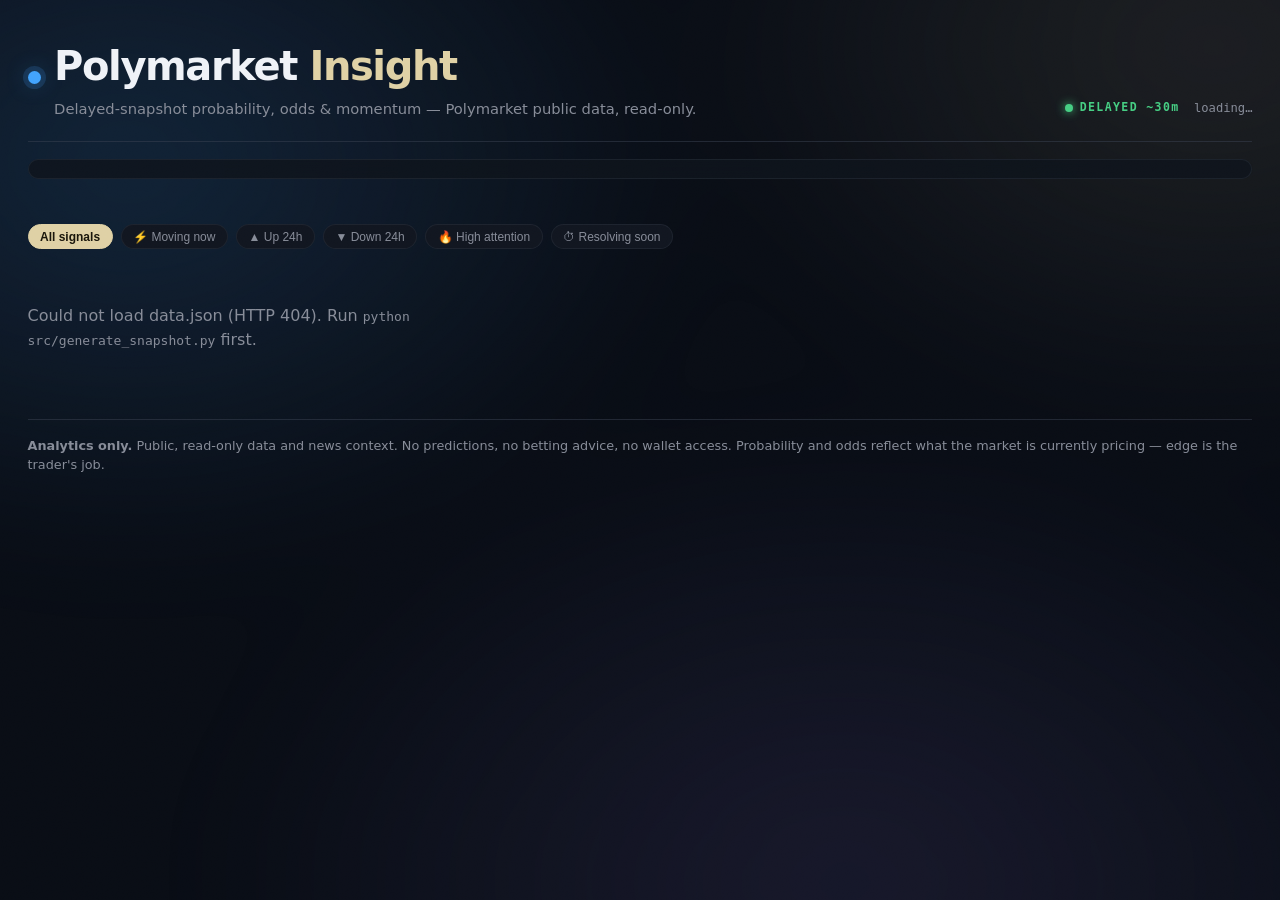
==== web/index.html @ f8a4074a "fix: remove misleading LIVE label and overstated framing Honesty pass after independent review: - re" ====
<!DOCTYPE html>
<html lang="en">
<head>
<meta charset="UTF-8" />
<meta name="viewport" content="width=device-width, initial-scale=1" />
<title>Polymarket Insight — probability &amp; signal terminal</title>
<meta name="description" content="Read-only analytics terminal for Polymarket: live probability, odds, momentum and the news driving every market — politics, crypto, sports, finance and more." />
<link rel="stylesheet" href="styles.css" />
</head>
<body>
<div class="aurora" aria-hidden="true"></div>

<header class="masthead">
  <div class="brand">
    <span class="dot" aria-hidden="true"></span>
    <div>
      <h1>Polymarket <em>Insight</em></h1>
      <p class="tagline">Delayed-snapshot probability, odds &amp; momentum — Polymarket public data, read-only.</p>
    </div>
  </div>
  <div class="status">
    <span class="live" title="Data is a snapshot refreshed about every 30 minutes — not real-time"><i></i> DELAYED ~30m</span>
    <span id="generated" class="meta">loading…</span>
  </div>
</header>

<div id="refresh-status" role="status" aria-live="polite" class="sr-only"></div>

<div class="ticker" id="ticker" aria-hidden="true"><div class="ticker-track" id="tickerTrack"></div></div>

<section class="kpis" id="kpis" aria-label="Market overview"></section>

<nav class="filters" id="categories" aria-label="Category filters"></nav>
<nav class="filters subtle" id="signals" aria-label="Signal filters">
  <button class="chip is-active" data-flag="all">All signals</button>
  <button class="chip" data-flag="moving-now">⚡ Moving now</button>
  <button class="chip" data-flag="big-move-24h">▲ Up 24h</button>
  <button class="chip" data-flag="big-drop-24h">▼ Down 24h</button>
  <button class="chip" data-flag="high-attention">🔥 High attention</button>
  <button class="chip" data-flag="resolves-soon">⏱ Resolving soon</button>
</nav>

<main id="board" class="board"></main>

<footer class="footnote">
  <p><strong>Analytics only.</strong> Public, read-only data and news context.
  No predictions, no betting advice, no wallet access. Probability and odds
  reflect what the market is currently pricing — edge is the trader's job.</p>
</footer>

<script src="app.js"></script>
</body>
</html>
---- web/styles.css ----
:root {
  --bg: oklch(16% 0.018 264);
  --s1: oklch(20% 0.022 264);
  --s2: oklch(24% 0.026 263);
  --glass: oklch(19% 0.02 264 / 0.86);
  --line: oklch(38% 0.03 264 / 0.5);
  --line-soft: oklch(34% 0.025 264 / 0.4);
  --text: oklch(96% 0.008 264);
  --muted: oklch(64% 0.018 264);
  --champagne: oklch(86% 0.06 92);
  --sapphire: oklch(70% 0.16 250);
  --up: oklch(76% 0.16 155);
  --down: oklch(66% 0.18 25);
  --warn: oklch(84% 0.13 85);
  --hot: oklch(70% 0.2 30);
  --glow: oklch(70% 0.18 250 / 0.35);
  --space: clamp(1rem, 0.6rem + 1.4vw, 2rem);
  --radius: 18px;
  --ease: cubic-bezier(0.16, 1, 0.3, 1);
  --mono: "JetBrains Mono", "SFMono-Regular", ui-monospace, "Cascadia Mono", Consolas, monospace;
  font-synthesis: none;
}

* { box-sizing: border-box; margin: 0; }

.sr-only {
  position: absolute; width: 1px; height: 1px; padding: 0; overflow: hidden;
  clip: rect(0 0 0 0); white-space: nowrap; border: 0;
}

body {
  background: var(--bg);
  color: var(--text);
  font-family: "Inter", ui-sans-serif, "Segoe UI", system-ui, sans-serif;
  line-height: 1.5;
  padding: var(--space);
  max-width: 1280px;
  margin-inline: auto;
  -webkit-font-smoothing: antialiased;
  position: relative;
  min-height: 100vh;
}
/* film grain — CSS only, not in a11y tree */
body::before {
  content: ""; position: fixed; inset: 0; z-index: 9999; pointer-events: none;
  opacity: 0.035; mix-blend-mode: overlay;
  background-image: url("data:image/svg+xml;utf8,<svg xmlns='http://www.w3.org/2000/svg' width='120' height='120'><filter id='n'><feTurbulence type='fractalNoise' baseFrequency='0.8' numOctaves='2'/></filter><rect width='120' height='120' filter='url(%23n)'/></svg>");
}

/* aurora mesh — transform-animated layer (compositor only) */
.aurora {
  position: fixed; inset: -30%; z-index: -1; pointer-events: none;
  background:
    radial-gradient(40% 40% at 25% 30%, oklch(70% 0.16 250 / 0.16) 0%, transparent 70%),
    radial-gradient(38% 38% at 78% 22%, oklch(86% 0.06 92 / 0.10) 0%, transparent 70%),
    radial-gradient(45% 45% at 60% 80%, oklch(60% 0.14 290 / 0.13) 0%, transparent 70%);
  filter: blur(60px);
  animation: drift 44s linear infinite;
}
@keyframes drift {
  0% { transform: translate3d(0, 0, 0) scale(1); }
  50% { transform: translate3d(3%, -2%, 0) scale(1.08); }
  100% { transform: translate3d(0, 0, 0) scale(1); }
}

/* ---------- Masthead ---------- */
.masthead {
  display: flex; flex-wrap: wrap; gap: 1rem;
  align-items: flex-end; justify-content: space-between;
  padding: 0.5rem 0 1.3rem; border-bottom: 1px solid var(--line);
}
.brand { display: flex; align-items: center; gap: 0.85rem; }
.dot {
  width: 13px; height: 13px; border-radius: 50%; background: var(--sapphire);
  box-shadow: 0 0 0 5px oklch(70% 0.16 250 / 0.16), 0 0 22px var(--glow);
}
.masthead h1 { font-size: clamp(1.5rem, 1rem + 2.4vw, 2.5rem); font-weight: 800; letter-spacing: -0.035em; }
.masthead h1 em { font-style: normal; color: var(--champagne); }
.tagline { color: var(--muted); font-size: 0.92rem; margin-top: 0.15rem; }
.status { display: flex; align-items: center; gap: 0.9rem; padding-bottom: 0.2rem; }
.live {
  display: inline-flex; align-items: center; gap: 0.4rem;
  font-size: 0.72rem; font-weight: 800; letter-spacing: 0.12em;
  color: var(--up); font-family: var(--mono);
}
.live i {
  width: 8px; height: 8px; border-radius: 50%; background: var(--up);
  box-shadow: 0 0 10px var(--up); animation: pulse 2s var(--ease) infinite;
}
@keyframes pulse {
  0%, 100% { transform: scale(1); opacity: 1; }
  50% { transform: scale(1.5); opacity: 0.4; }
}
.meta { font-size: 0.76rem; color: var(--muted); font-family: var(--mono); }
.meta.stale { color: var(--hot); }

/* ---------- Ticker ---------- */
.ticker {
  margin: 1.1rem 0 0.4rem; overflow: hidden; border: 1px solid var(--line-soft);
  border-radius: 12px; background: var(--glass); backdrop-filter: blur(8px);
  -webkit-backdrop-filter: blur(8px);
}
.ticker-track {
  display: flex; gap: 2.4rem; white-space: nowrap; padding: 0.55rem 1rem;
  width: max-content; animation: marquee 60s linear infinite;
}
.ticker:hover .ticker-track { animation-play-state: paused; }
.ticker-track span { font-size: 0.8rem; font-family: var(--mono); color: var(--muted); }
.ticker-track b { color: var(--text); font-weight: 650; }
.ticker-track .u { color: var(--up); }
.ticker-track .d { color: var(--down); }
@keyframes marquee {
  from { transform: translateX(0); }
  to { transform: translateX(-50%); }
}

/* ---------- KPIs ---------- */
.kpis { display: grid; grid-template-columns: repeat(4, 1fr); gap: 0.8rem; margin: 1rem 0 1.3rem; }
.kpi {
  background: var(--glass); -webkit-backdrop-filter: blur(10px) saturate(140%);
  backdrop-filter: blur(10px) saturate(140%);
  border: 1px solid var(--line-soft); border-radius: var(--radius);
  padding: 1rem 1.15rem; box-shadow: inset 0 1px 0 oklch(100% 0 0 / 0.05);
}
.kpi .v { font-size: clamp(1.3rem, 1rem + 1.4vw, 2rem); font-weight: 800; letter-spacing: -0.03em; font-family: var(--mono); font-variant-numeric: tabular-nums; }
.kpi .l { font-size: 0.72rem; color: var(--muted); text-transform: uppercase; letter-spacing: 0.1em; margin-top: 0.2rem; }
.kpi.accent .v { color: var(--champagne); }
.kpi.up .v { color: var(--up); }
.kpi.sap .v { color: var(--sapphire); }

/* ---------- Filters ---------- */
.filters { display: flex; flex-wrap: wrap; gap: 0.5rem; margin: 1.1rem 0 0.5rem; }
.filters.subtle { margin: 0.4rem 0 1.4rem; }
.chip {
  background: var(--s1); color: var(--muted);
  border: 1px solid var(--line-soft); border-radius: 999px;
  padding: 0.4rem 0.9rem; font-size: 0.8rem; cursor: pointer;
  transition: color .2s var(--ease), border-color .2s var(--ease), background .2s var(--ease);
}
.filters.subtle .chip { font-size: 0.75rem; padding: 0.3rem 0.72rem; }
.chip:hover { color: var(--text); border-color: var(--muted); }
.chip.is-active { background: var(--champagne); color: oklch(20% 0.02 92); border-color: var(--champagne); font-weight: 700; }
.chip:focus-visible, .news a:focus-visible {
  outline: 2px solid var(--sapphire); outline-offset: 3px;
}

/* ---------- Board / event cards ---------- */
.board { display: grid; grid-template-columns: repeat(auto-fill, minmax(370px, 1fr)); gap: 0.95rem; }
.empty { color: var(--muted); padding: 2rem 0; font-style: italic; }

.event {
  position: relative;
  background: var(--glass);
  -webkit-backdrop-filter: blur(11px) saturate(150%);
  backdrop-filter: blur(11px) saturate(150%);
  border: 1px solid var(--line-soft); border-radius: var(--radius);
  padding: 1.2rem 1.3rem; display: flex; flex-direction: column;
  box-shadow: inset 0 1px 0 oklch(100% 0 0 / 0.06);
  transform-style: preserve-3d; will-change: transform;
  transition: transform .12s var(--ease), border-color .25s var(--ease);
}
.event::after {
  content: ""; position: absolute; inset: 0; border-radius: var(--radius);
  box-shadow: 0 22px 50px -22px oklch(8% 0.05 264 / 0.95), 0 0 36px var(--glow);
  opacity: 0; transition: opacity .3s var(--ease); pointer-events: none;
}
.event:hover { border-color: oklch(50% 0.06 264 / 0.6); }
.event:hover::after { opacity: 1; }

.ehead { display: flex; gap: 1rem; justify-content: space-between; align-items: flex-start; }
.cat {
  display: inline-block; font-size: 0.64rem; font-weight: 800;
  text-transform: uppercase; letter-spacing: 0.12em; color: var(--champagne);
  background: oklch(86% 0.06 92 / 0.12); padding: 0.18rem 0.55rem;
  border-radius: 6px; margin-bottom: 0.45rem;
}
.ehead h3 { font-size: 1.05rem; font-weight: 700; letter-spacing: -0.015em; line-height: 1.25; }

.lead { text-align: right; flex-shrink: 0; min-width: 104px; }
.lead .big {
  font-size: 2.15rem; font-weight: 800; letter-spacing: -0.04em; line-height: 1;
  font-family: var(--mono); font-variant-numeric: tabular-nums;
  color: var(--champagne);
  text-shadow: 0 0 18px oklch(86% 0.06 92 / 0.25);
}
.lead .big.y { color: var(--up); text-shadow: 0 0 18px oklch(76% 0.16 155 / 0.25); }
.odds-pill {
  display: inline-block; margin-top: 0.35rem;
  font-family: var(--mono); font-weight: 800; font-size: 0.92rem;
  color: var(--champagne); letter-spacing: -0.01em;
  background: linear-gradient(180deg, oklch(86% 0.06 92 / 0.16), oklch(86% 0.06 92 / 0.06));
  border: 1px solid oklch(86% 0.06 92 / 0.4);
  padding: 0.18rem 0.55rem; border-radius: 8px;
  box-shadow: 0 0 16px oklch(86% 0.06 92 / 0.18);
}
.odds-pill small { font-weight: 500; font-size: 0.6rem; color: var(--muted); letter-spacing: 0.08em; }
.lead-sub { font-size: 0.69rem; color: var(--muted); margin-top: 0.22rem; font-family: var(--mono); }
.lead-sub b { color: var(--text); }
.hero { margin-top: 0.45rem; font-size: 0.82rem; font-weight: 750; font-family: var(--mono); font-variant-numeric: tabular-nums; }
.hero small { font-weight: 500; color: var(--muted); font-size: 0.64rem; }
.hero.up { color: var(--up); }
.hero.down { color: var(--down); }
.hero.flat { color: var(--muted); }

.bars { margin: 1rem 0 0.3rem; display: grid; gap: 0.5rem; }
.ob-top { display: flex; justify-content: space-between; font-size: 0.8rem; margin-bottom: 0.24rem; }
.ob-name { color: var(--text); font-weight: 550; }
.ob-val { color: var(--muted); font-family: var(--mono); font-variant-numeric: tabular-nums; flex-shrink: 0; }
.ob-track { height: 8px; border-radius: 5px; background: var(--s2); border: 1px solid var(--line-soft); overflow: hidden; position: relative; }
.ob-track > i {
  display: block; height: 100%;
  background: linear-gradient(90deg, var(--sapphire), oklch(78% 0.12 230));
  transition: width .6s var(--ease);
}
.ob:first-child .ob-track > i { background: linear-gradient(90deg, oklch(66% 0.14 160), var(--up)); }
.ob-track::after {
  content: ""; position: absolute; inset: 0;
  background: linear-gradient(90deg, transparent, oklch(100% 0 0 / 0.18), transparent);
  transform: translateX(-100%); animation: shimmer 1.3s var(--ease) 1;
}
@keyframes shimmer { to { transform: translateX(100%); } }
.wk { font-size: 0.68rem; font-weight: 700; margin-left: 0.3rem; font-family: var(--mono); }
.wk.up { color: var(--up); } .wk.down { color: var(--down); }

.more { font-size: 0.73rem; color: var(--muted); margin-top: 0.3rem; }
.bar-note { font-size: 0.68rem; color: var(--muted); margin-top: 0.35rem; font-style: italic; }
.flag.price-data-unavailable { color: var(--muted); border-color: var(--line); background: var(--s2); }

.movers {
  display: flex; flex-wrap: wrap; align-items: center; gap: 0.4rem;
  margin: 0.7rem 0 0.2rem; padding: 0.55rem 0.65rem;
  background: oklch(76% 0.16 155 / 0.07); border: 1px solid oklch(76% 0.16 155 / 0.25);
  border-radius: 10px;
}
.movers .ml { font-size: 0.69rem; font-weight: 800; color: var(--up); text-transform: uppercase; letter-spacing: 0.06em; }
.mv { font-size: 0.74rem; font-weight: 650; padding: 0.12rem 0.45rem; border-radius: 6px; font-family: var(--mono); }
.mv.up { color: var(--up); background: oklch(76% 0.16 155 / 0.13); }
.mv.down { color: var(--down); background: oklch(66% 0.18 25 / 0.13); }

.stats {
  display: flex; flex-wrap: wrap; gap: 1rem; margin-top: 0.7rem;
  color: var(--muted); font-size: 0.78rem; font-family: var(--mono); font-variant-numeric: tabular-nums;
}
.stats b { color: var(--text); font-weight: 650; }
.stats b.up { color: var(--up); } .stats b.down { color: var(--down); } .stats b.flat { color: var(--muted); }

.flags { display: flex; flex-wrap: wrap; gap: 0.4rem; margin-top: 0.6rem; }
.flag {
  font-size: 0.66rem; padding: 0.18rem 0.5rem; border-radius: 7px;
  text-transform: uppercase; letter-spacing: 0.05em; font-weight: 700; border: 1px solid transparent;
}
.flag.high-attention { color: var(--hot); border-color: oklch(70% 0.2 30 / 0.4); background: oklch(70% 0.2 30 / 0.1); }
.flag.resolves-soon { color: var(--warn); border-color: oklch(84% 0.13 85 / 0.4); background: oklch(84% 0.13 85 / 0.1); }
.flag.moving-now, .flag.big-move-24h { color: var(--up); border-color: oklch(76% 0.16 155 / 0.4); background: oklch(76% 0.16 155 / 0.1); }
.flag.big-drop-24h { color: var(--down); border-color: oklch(66% 0.18 25 / 0.4); background: oklch(66% 0.18 25 / 0.1); }

.news { margin-top: 0.85rem; border-top: 1px dashed var(--line); padding-top: 0.7rem; }
.news h4 { font-size: 0.66rem; color: var(--muted); text-transform: uppercase; letter-spacing: 0.12em; margin-bottom: 0.45rem; }
.news ul { list-style: none; display: grid; gap: 0.35rem; }
.news a { color: var(--text); text-decoration: none; font-size: 0.85rem; display: inline-flex; gap: 0.5rem; align-items: baseline; transition: color .15s var(--ease); }
.news a:hover { color: var(--champagne); }
.news a span { color: var(--muted); font-size: 0.72rem; flex-shrink: 0; }
.news .none { color: var(--muted); font-size: 0.8rem; font-style: italic; }

.footnote { margin-top: 2.2rem; padding-top: 1rem; border-top: 1px solid var(--line); color: var(--muted); font-size: 0.8rem; }

.flash-up { animation: fup .5s var(--ease) 1; }
.flash-down { animation: fdn .5s var(--ease) 1; }
@keyframes fup { 0% { background: oklch(76% 0.16 155 / 0.18); } 100% { background: var(--glass); } }
@keyframes fdn { 0% { background: oklch(66% 0.18 25 / 0.18); } 100% { background: var(--glass); } }

@media (max-width: 760px) { .kpis { grid-template-columns: repeat(2, 1fr); } .board { grid-template-columns: 1fr; } }

@media (prefers-reduced-motion: reduce) {
  *, *::before, *::after { animation: none !important; transition: none !important; }
  .aurora { animation: none; }
  .ticker-track { animation: none; transform: none; white-space: normal; flex-wrap: wrap; }
  .event { will-change: auto; }
}
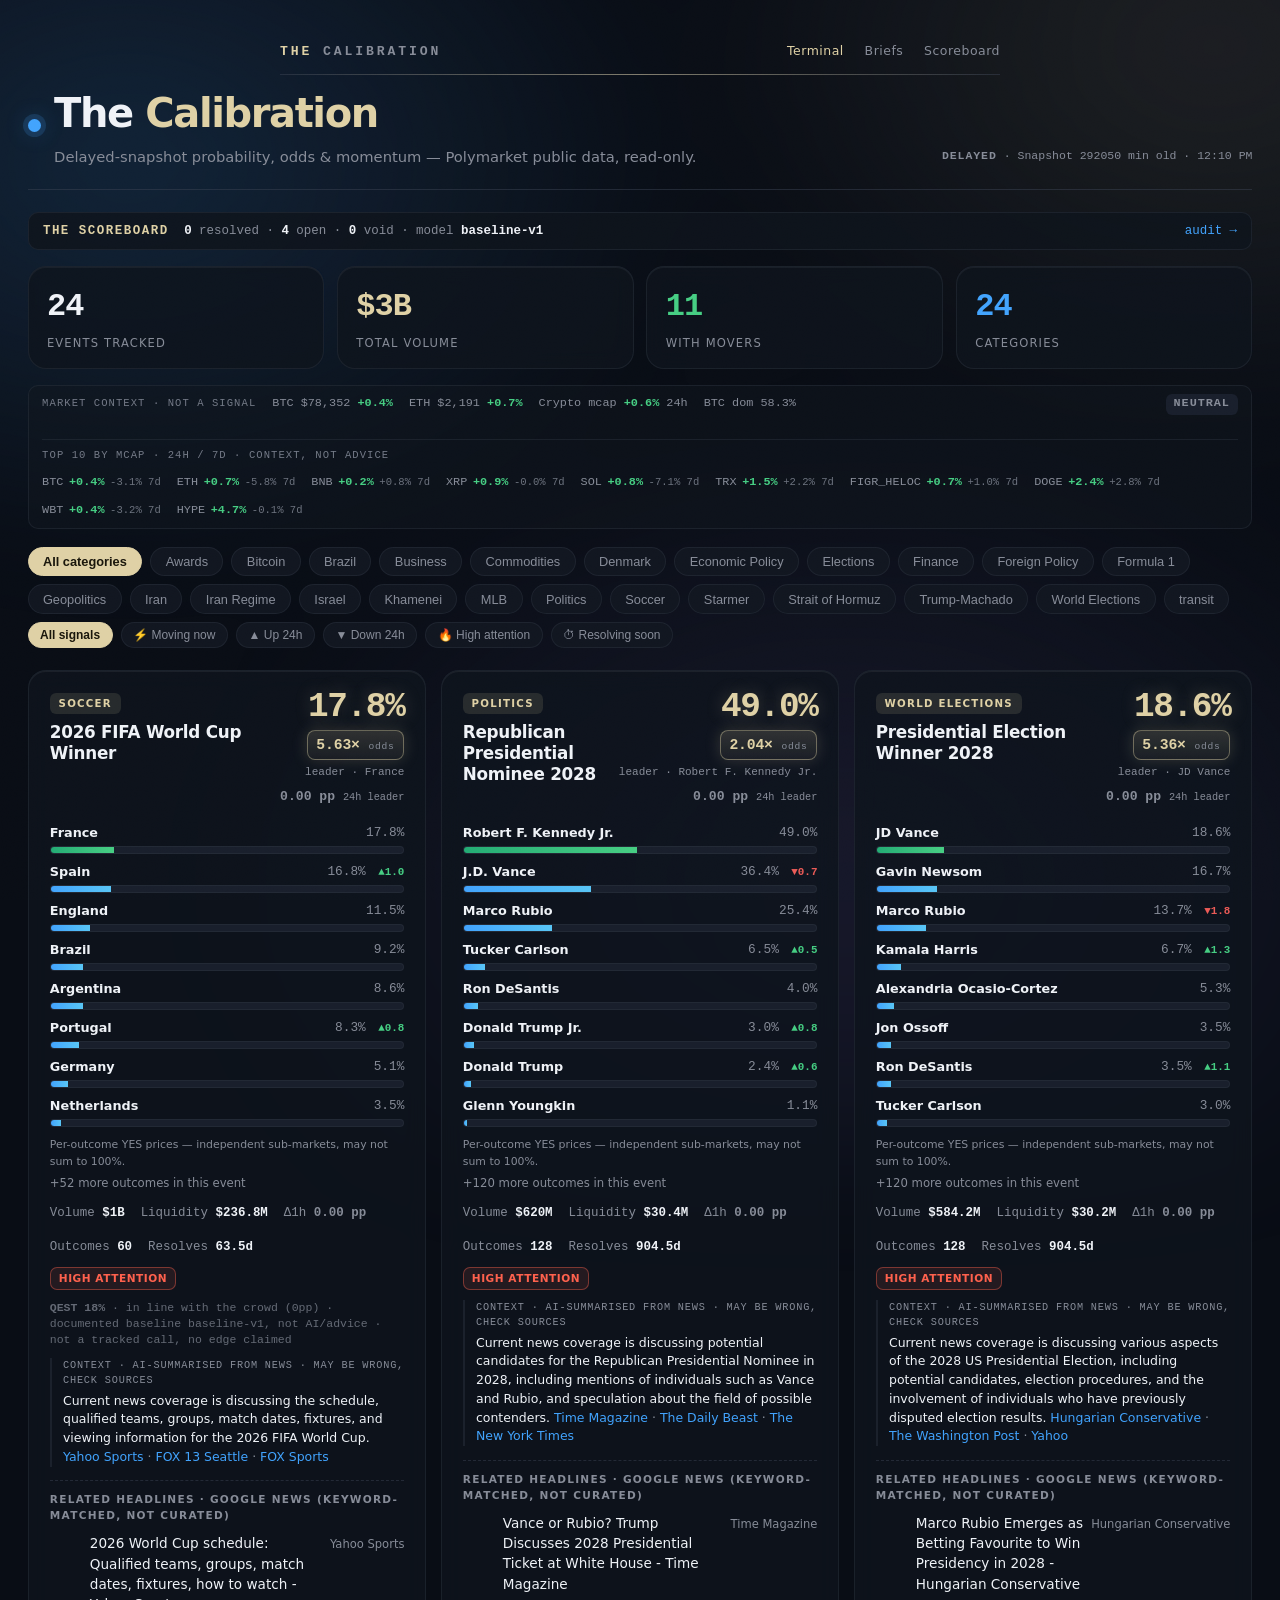
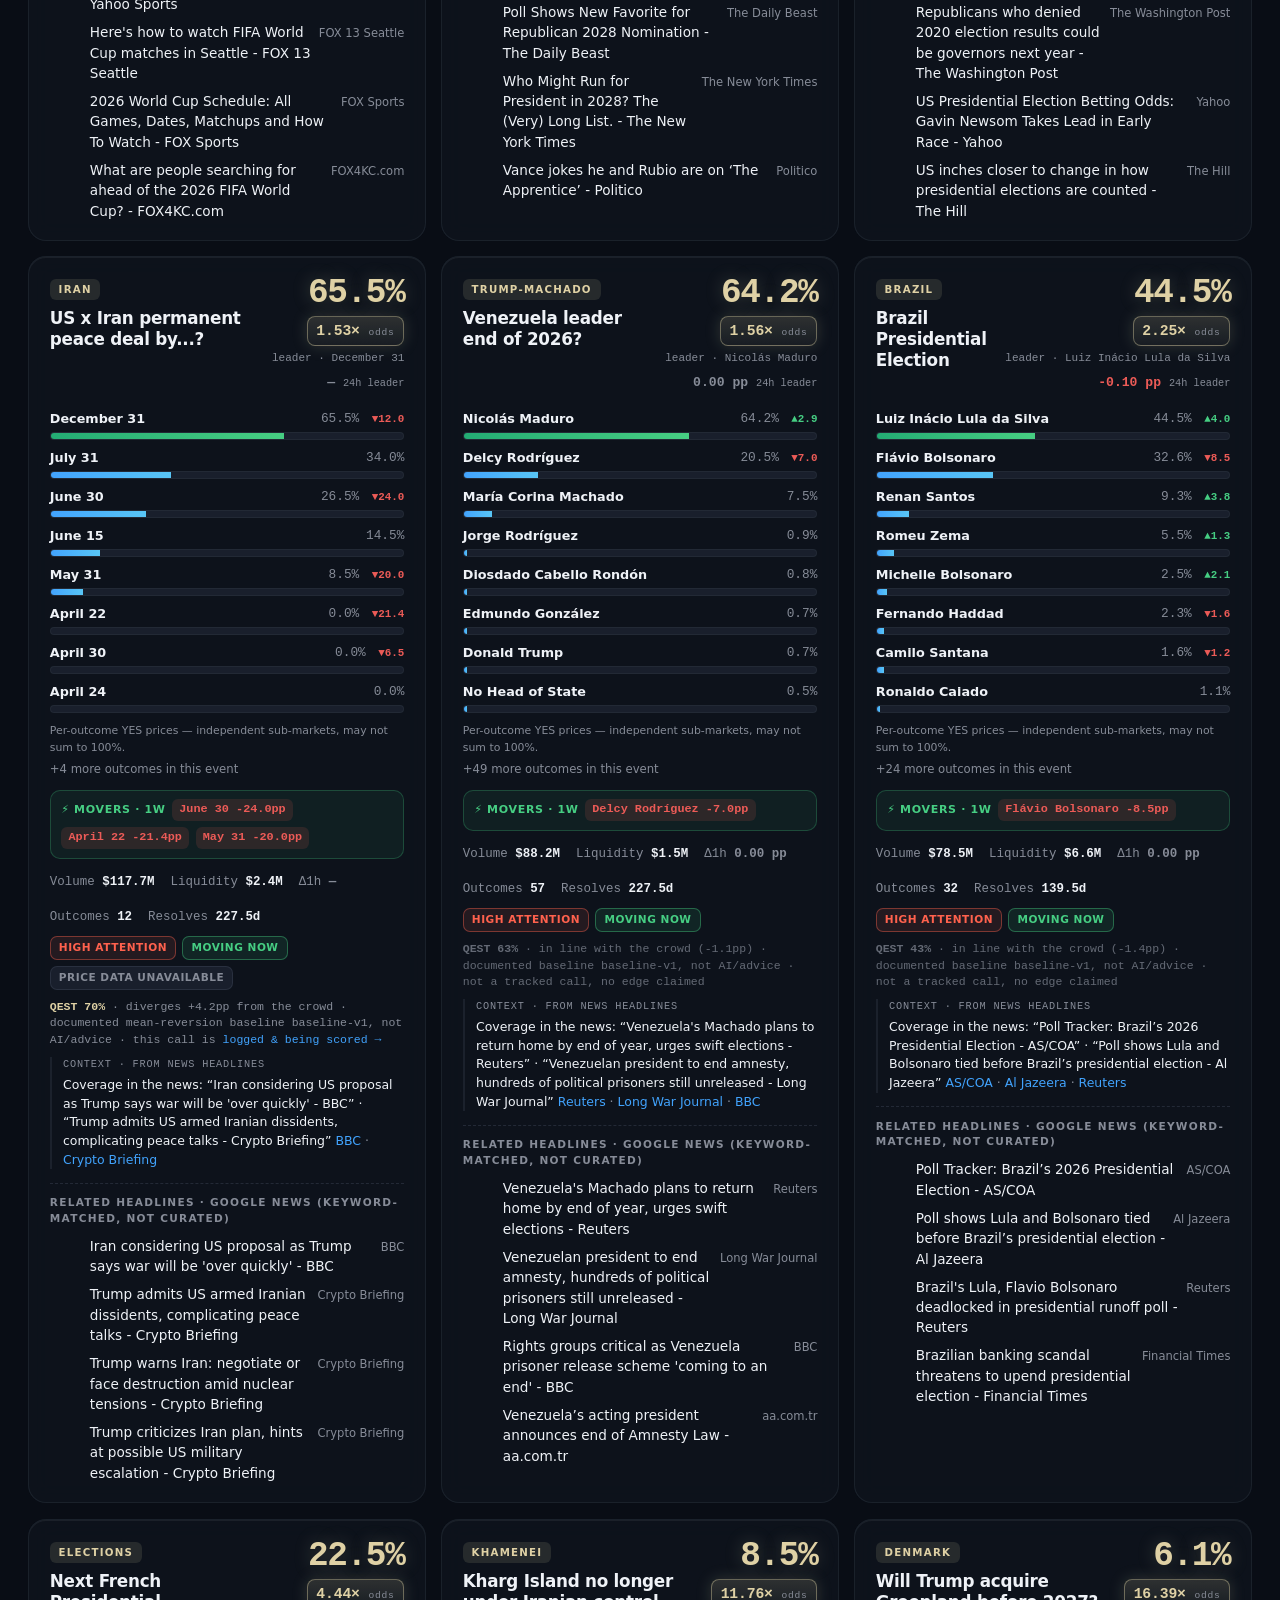
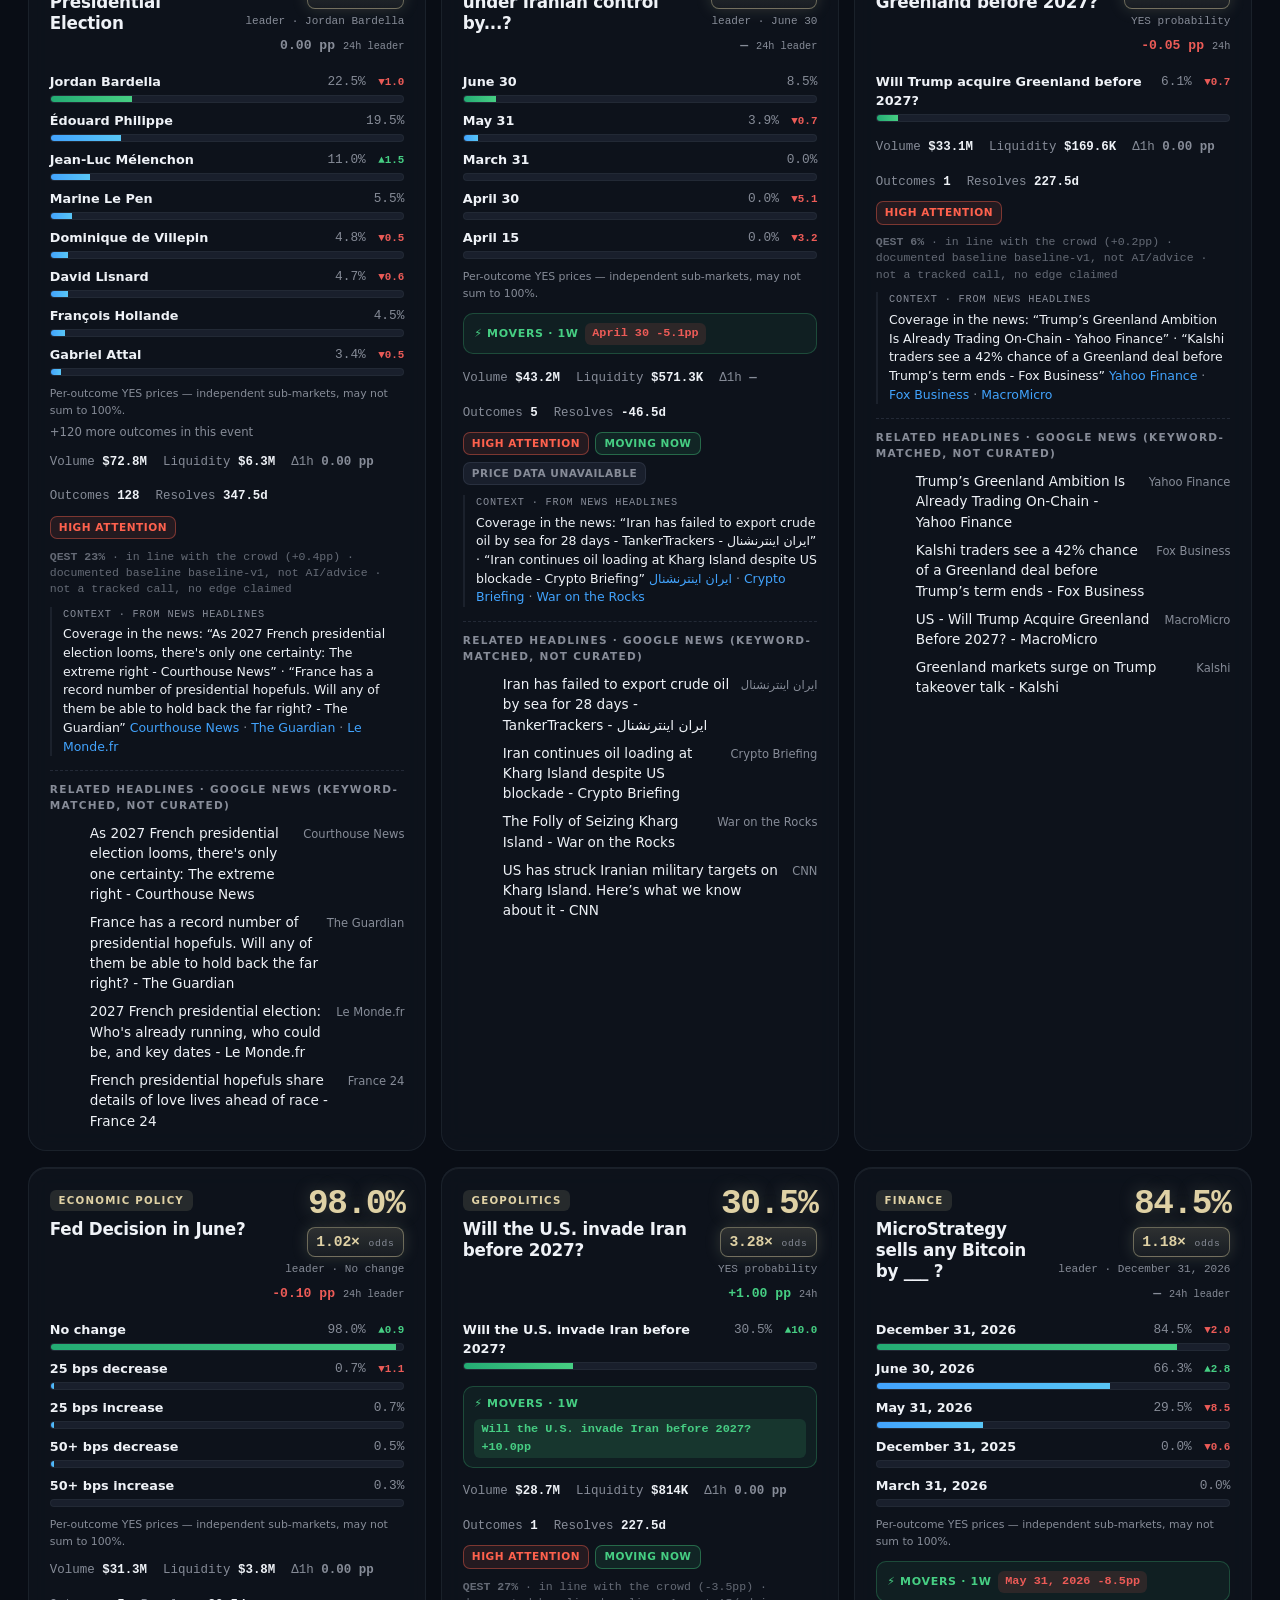
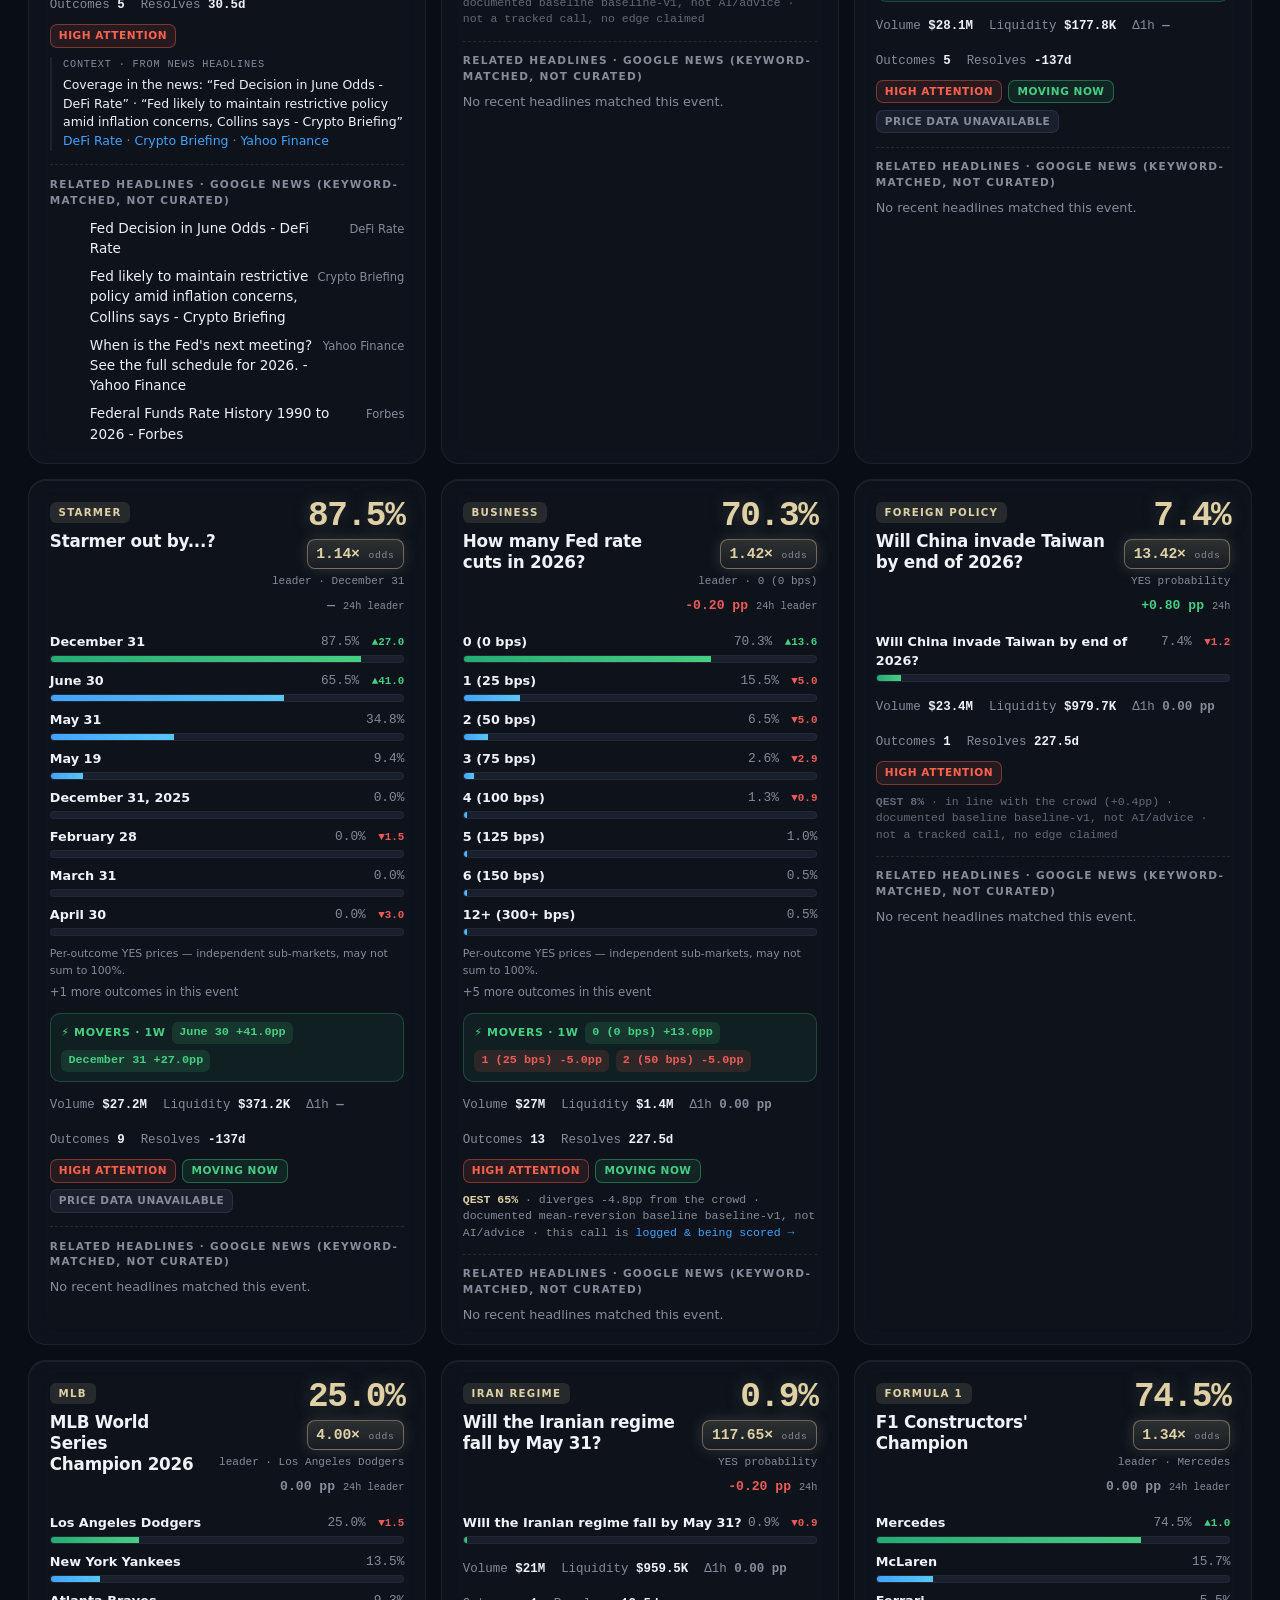
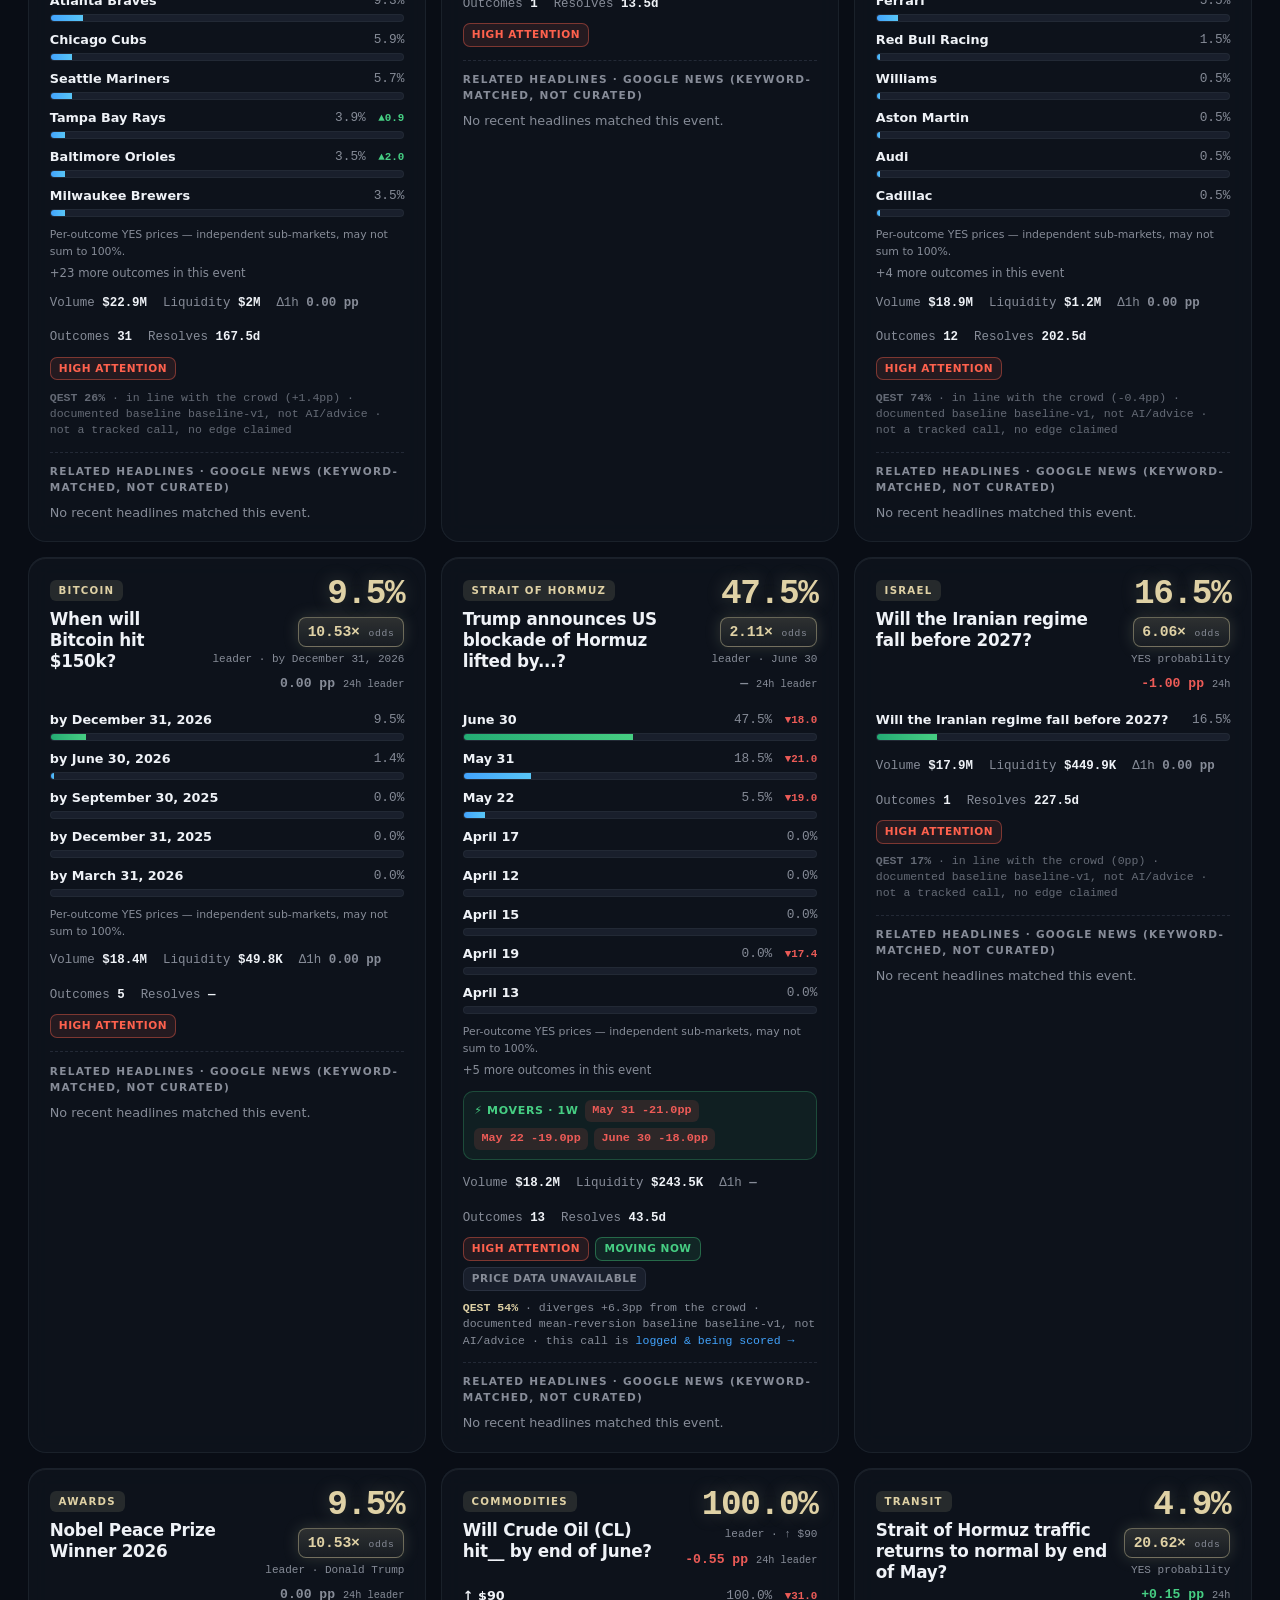
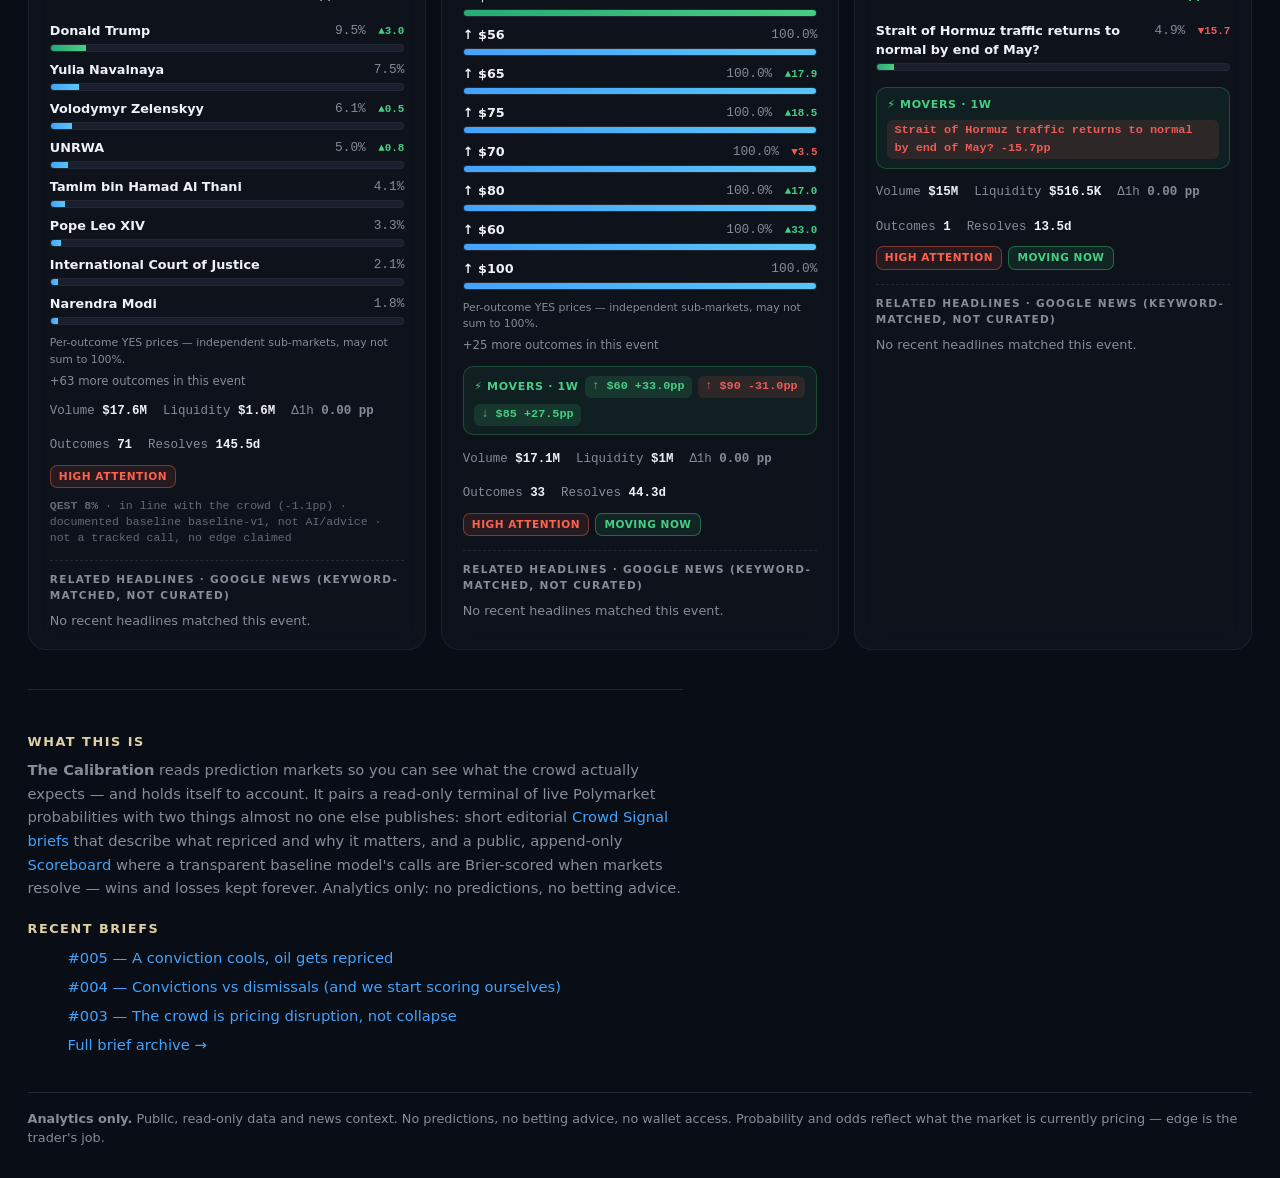
==== commit 50e86654: "design: declutter homepage — consistent nav, drop ticker noise, tighter hierarchy design-critique pl" ====
--- a/web/index.html
+++ b/web/index.html
@@ -3,32 +3,58 @@
 <head>
 <meta charset="UTF-8" />
 <meta name="viewport" content="width=device-width, initial-scale=1" />
-<title>Polymarket Insight — probability &amp; signal terminal</title>
+<title>The Calibration — probability &amp; signal terminal</title>
 <meta name="description" content="Read-only analytics terminal for Polymarket: live probability, odds, momentum and the news driving every market — politics, crypto, sports, finance and more." />
 <link rel="stylesheet" href="styles.css" />
+  <link rel="icon" href="/the-calibration/favicon.svg" type="image/svg+xml" />
+  <link rel="canonical" href="https://tomuks01-sketch.github.io/the-calibration/" />
+  <meta name="robots" content="index, follow" />
+  <meta property="og:site_name" content="The Calibration" />
+  <meta property="og:type" content="website" />
+  <meta property="og:title" content="The Calibration — probability &amp; signal terminal" />
+  <meta property="og:description" content="Read-only analytics terminal for Polymarket: live probability, odds, momentum and the news driving every market — politics, crypto, sports, finance and more." />
+  <meta property="og:url" content="https://tomuks01-sketch.github.io/the-calibration/" />
+  <meta name="twitter:card" content="summary" />
+  <meta name="twitter:title" content="The Calibration — probability &amp; signal terminal" />
+  <meta name="twitter:description" content="Read-only analytics terminal for Polymarket: live probability, odds, momentum and the news driving every market — politics, crypto, sports, finance and more." />
+  <script type="application/ld+json">{"@context": "https://schema.org", "@type": "WebSite", "name": "The Calibration", "url": "https://tomuks01-sketch.github.io/the-calibration/", "description": "Read-only analytics terminal for Polymarket: live probability, odds, momentum and the news driving every market \u2014 politics, crypto, sports, finance and more."}</script>
 </head>
 <body>
 <div class="aurora" aria-hidden="true"></div>
 
-<header class="masthead">
+<header class="sitenav">
+  <a class="wm" href="./">THE <span>CALIBRATION</span></a>
+  <nav>
+    <a href="./" aria-current="page">Terminal</a>
+    <a href="briefs/">Briefs</a>
+    <a href="scoreboard/">Scoreboard</a>
+  </nav>
+</header>
+
+<div class="masthead">
   <div class="brand">
     <span class="dot" aria-hidden="true"></span>
     <div>
-      <h1>Polymarket <em>Insight</em></h1>
+      <h1>The <em>Calibration</em></h1>
       <p class="tagline">Delayed-snapshot probability, odds &amp; momentum — Polymarket public data, read-only.</p>
     </div>
   </div>
-  <div class="status">
-    <span class="live" title="Data is a snapshot refreshed about every 30 minutes — not real-time"><i></i> DELAYED ~30m</span>
-    <span id="generated" class="meta">loading…</span>
-  </div>
-</header>
+  <p class="snapmeta">
+    <span class="live" title="Data is a snapshot refreshed periodically — not real-time">DELAYED</span>
+    · <span id="generated">loading…</span>
+  </p>
+</div>
 
 <div id="refresh-status" role="status" aria-live="polite" class="sr-only"></div>
 
-<div class="ticker" id="ticker" aria-hidden="true"><div class="ticker-track" id="tickerTrack"></div></div>
+<section id="editorial" aria-label="Latest read">
+  <a id="sb-pulse" class="sb-pulse" href="scoreboard/" hidden></a>
+  <article id="latest-brief" class="latest-brief" hidden></article>
+</section>
 
 <section class="kpis" id="kpis" aria-label="Market overview"></section>
+
+<div id="macro" class="macro" hidden></div>
 
 <nav class="filters" id="categories" aria-label="Category filters"></nav>
 <nav class="filters subtle" id="signals" aria-label="Signal filters">
@@ -42,6 +68,25 @@
 
 <main id="board" class="board"></main>
 
+<section class="about" aria-label="About The Calibration">
+  <h2>What this is</h2>
+  <p><strong>The Calibration</strong> reads prediction markets so you can see
+  what the crowd actually expects — and holds itself to account. It pairs a
+  read-only terminal of live Polymarket probabilities with two things almost
+  no one else publishes: short editorial <a href="briefs/">Crowd Signal
+  briefs</a> that describe what repriced and why it matters, and a public,
+  append-only <a href="scoreboard/">Scoreboard</a> where a transparent
+  baseline model's calls are Brier-scored when markets resolve — wins and
+  losses kept forever. Analytics only: no predictions, no betting advice.</p>
+  <h2>Recent briefs</h2>
+  <ul>
+    <li><a href="briefs/2026-05-16-005.html">#005 — A conviction cools, oil gets repriced</a></li>
+    <li><a href="briefs/2026-05-16-004.html">#004 — Convictions vs dismissals (and we start scoring ourselves)</a></li>
+    <li><a href="briefs/2026-05-16-003.html">#003 — The crowd is pricing disruption, not collapse</a></li>
+    <li><a href="briefs/">Full brief archive →</a></li>
+  </ul>
+</section>
+
 <footer class="footnote">
   <p><strong>Analytics only.</strong> Public, read-only data and news context.
   No predictions, no betting advice, no wallet access. Probability and odds
--- a/web/styles.css
+++ b/web/styles.css
@@ -77,45 +77,16 @@
 .masthead h1 { font-size: clamp(1.5rem, 1rem + 2.4vw, 2.5rem); font-weight: 800; letter-spacing: -0.035em; }
 .masthead h1 em { font-style: normal; color: var(--champagne); }
 .tagline { color: var(--muted); font-size: 0.92rem; margin-top: 0.15rem; }
-.status { display: flex; align-items: center; gap: 0.9rem; padding-bottom: 0.2rem; }
-.live {
-  display: inline-flex; align-items: center; gap: 0.4rem;
-  font-size: 0.72rem; font-weight: 800; letter-spacing: 0.12em;
-  color: var(--up); font-family: var(--mono);
-}
-.live i {
-  width: 8px; height: 8px; border-radius: 50%; background: var(--up);
-  box-shadow: 0 0 10px var(--up); animation: pulse 2s var(--ease) infinite;
-}
-@keyframes pulse {
-  0%, 100% { transform: scale(1); opacity: 1; }
-  50% { transform: scale(1.5); opacity: 0.4; }
-}
-.meta { font-size: 0.76rem; color: var(--muted); font-family: var(--mono); }
-.meta.stale { color: var(--hot); }
-
-/* ---------- Ticker ---------- */
-.ticker {
-  margin: 1.1rem 0 0.4rem; overflow: hidden; border: 1px solid var(--line-soft);
-  border-radius: 12px; background: var(--glass); backdrop-filter: blur(8px);
-  -webkit-backdrop-filter: blur(8px);
-}
-.ticker-track {
-  display: flex; gap: 2.4rem; white-space: nowrap; padding: 0.55rem 1rem;
-  width: max-content; animation: marquee 60s linear infinite;
-}
-.ticker:hover .ticker-track { animation-play-state: paused; }
-.ticker-track span { font-size: 0.8rem; font-family: var(--mono); color: var(--muted); }
-.ticker-track b { color: var(--text); font-weight: 650; }
-.ticker-track .u { color: var(--up); }
-.ticker-track .d { color: var(--down); }
-@keyframes marquee {
-  from { transform: translateX(0); }
-  to { transform: translateX(-50%); }
-}
+/* Quiet snapshot meta — whispers, does not compete with the brand */
+.snapmeta {
+  font-family: var(--mono); font-size: 0.72rem; color: var(--muted);
+  padding-bottom: 0.2rem; align-self: flex-end;
+}
+.snapmeta .live { color: var(--muted); font-weight: 700; letter-spacing: 0.08em; }
+.snapmeta #generated.stale { color: var(--hot); }
 
 /* ---------- KPIs ---------- */
-.kpis { display: grid; grid-template-columns: repeat(4, 1fr); gap: 0.8rem; margin: 1rem 0 1.3rem; }
+.kpis { display: grid; grid-template-columns: repeat(4, 1fr); gap: 0.8rem; margin: 1rem 0; }
 .kpi {
   background: var(--glass); -webkit-backdrop-filter: blur(10px) saturate(140%);
   backdrop-filter: blur(10px) saturate(140%);
@@ -129,7 +100,7 @@
 .kpi.sap .v { color: var(--sapphire); }
 
 /* ---------- Filters ---------- */
-.filters { display: flex; flex-wrap: wrap; gap: 0.5rem; margin: 1.1rem 0 0.5rem; }
+.filters { display: flex; flex-wrap: wrap; gap: 0.5rem; margin: 0.9rem 0 0.5rem; }
 .filters.subtle { margin: 0.4rem 0 1.4rem; }
 .chip {
   background: var(--s1); color: var(--muted);
@@ -254,6 +225,30 @@
 .flag.moving-now, .flag.big-move-24h { color: var(--up); border-color: oklch(76% 0.16 155 / 0.4); background: oklch(76% 0.16 155 / 0.1); }
 .flag.big-drop-24h { color: var(--down); border-color: oklch(66% 0.18 25 / 0.4); background: oklch(66% 0.18 25 / 0.1); }
 
+.modelline {
+  margin-top: 0.6rem; font-size: 0.72rem; color: var(--muted);
+  font-family: var(--mono); line-height: 1.4;
+}
+.modelline b { color: var(--text); font-weight: 700; }
+.modelline b { color: var(--champagne); }
+.modelline-flat { opacity: 0.72; }
+.modelline-flat b { color: var(--muted); }
+.modelline a { color: var(--sapphire); text-decoration: none; }
+.modelline a:hover { color: var(--champagne); }
+
+.ctxline {
+  margin-top: 0.6rem; font-size: 0.78rem; color: var(--text);
+  line-height: 1.5; border-left: 2px solid var(--line-soft); padding-left: 0.7rem;
+}
+.ctxline .ctxlabel {
+  display: block; font-family: var(--mono); font-size: 0.64rem;
+  text-transform: uppercase; letter-spacing: 0.08em; color: var(--muted);
+  margin-bottom: 0.2rem;
+}
+.ctxline .ctxsrc { color: var(--muted); }
+.ctxline .ctxsrc a { color: var(--sapphire); text-decoration: none; }
+.ctxline .ctxsrc a:hover { color: var(--champagne); }
+
 .news { margin-top: 0.85rem; border-top: 1px dashed var(--line); padding-top: 0.7rem; }
 .news h4 { font-size: 0.66rem; color: var(--muted); text-transform: uppercase; letter-spacing: 0.12em; margin-bottom: 0.45rem; }
 .news ul { list-style: none; display: grid; gap: 0.35rem; }
@@ -262,6 +257,19 @@
 .news a span { color: var(--muted); font-size: 0.72rem; flex-shrink: 0; }
 .news .none { color: var(--muted); font-size: 0.8rem; font-style: italic; }
 
+.about {
+  margin-top: 2.4rem; padding-top: 1.4rem; border-top: 1px solid var(--line);
+  color: var(--muted); font-size: 0.92rem; line-height: 1.6; max-width: 70ch;
+}
+.about h2 {
+  font-size: 0.8rem; text-transform: uppercase; letter-spacing: 0.12em;
+  color: var(--champagne); margin: 1.2rem 0 0.4rem; font-weight: 700;
+}
+.about p { margin-bottom: 0.4rem; }
+.about ul { list-style: none; display: grid; gap: 0.35rem; }
+.about a { color: var(--sapphire); text-decoration: none; }
+.about a:hover { color: var(--champagne); }
+
 .footnote { margin-top: 2.2rem; padding-top: 1rem; border-top: 1px solid var(--line); color: var(--muted); font-size: 0.8rem; }
 
 .flash-up { animation: fup .5s var(--ease) 1; }
@@ -269,11 +277,189 @@
 @keyframes fup { 0% { background: oklch(76% 0.16 155 / 0.18); } 100% { background: var(--glass); } }
 @keyframes fdn { 0% { background: oklch(66% 0.18 25 / 0.18); } 100% { background: var(--glass); } }
 
+/* ---------- Editorial hybrid front ---------- */
+#editorial { margin: 1.4rem 0 1rem; display: grid; gap: 0.7rem; }
+#editorial[hidden] { display: none; }
+.sb-pulse {
+  display: block; text-decoration: none;
+  font-family: var(--mono); font-size: 0.78rem; color: var(--muted);
+  background: var(--glass); border: 1px solid var(--line-soft);
+  border-radius: 10px; padding: 0.55rem 0.9rem;
+  transition: border-color .2s var(--ease);
+}
+.sb-pulse:hover { border-color: var(--champagne); color: var(--text); }
+.sb-pulse .lbl {
+  text-transform: uppercase; letter-spacing: 0.12em; color: var(--champagne);
+  font-weight: 700; margin-right: 0.5rem;
+}
+.sb-pulse b { color: var(--text); }
+.sb-pulse .go { color: var(--sapphire); float: right; }
+.latest-brief {
+  background: linear-gradient(135deg,
+    oklch(22% 0.03 264 / 0.9), oklch(19% 0.02 264 / 0.9));
+  border: 1px solid var(--line-soft); border-left: 3px solid var(--champagne);
+  border-radius: 14px; padding: 1.3rem 1.5rem;
+}
+.latest-brief .lb-kicker {
+  font-family: var(--mono); font-size: 0.7rem; letter-spacing: 0.16em;
+  text-transform: uppercase; color: var(--champagne); margin-bottom: 0.4rem;
+}
+.latest-brief h2 {
+  font-size: clamp(1.15rem, 0.9rem + 1.3vw, 1.7rem); font-weight: 750;
+  letter-spacing: -0.02em; line-height: 1.2; color: var(--text);
+}
+.latest-brief .lb-sf {
+  color: var(--muted); margin: 0.5rem 0 0.8rem; font-size: 0.92rem;
+  max-width: 60ch;
+}
+.latest-brief .lb-go {
+  font-family: var(--mono); font-size: 0.82rem; color: var(--sapphire);
+  text-decoration: none; font-weight: 650;
+}
+.latest-brief .lb-go:hover { color: var(--champagne); }
+
+/* ---------- Macro context strip (subordinate) ---------- */
+.macro {
+  display: flex; flex-wrap: wrap; align-items: center; gap: 1rem;
+  margin: 0 0 1.1rem; padding: 0.5rem 0.85rem;
+  border: 1px solid var(--line-soft); border-radius: 10px;
+  background: oklch(20% 0.02 264 / 0.5);
+  font-family: var(--mono); font-size: 0.74rem; color: var(--muted);
+}
+.macro .mlabel {
+  text-transform: uppercase; letter-spacing: 0.1em; font-size: 0.66rem;
+  color: oklch(58% 0.02 264);
+}
+.macro b { color: var(--text); font-weight: 700; }
+.macro b.up { color: var(--up); } .macro b.down { color: var(--down); } .macro b.flat { color: var(--muted); }
+.macro .regime {
+  margin-left: auto; text-transform: uppercase; letter-spacing: 0.08em;
+  font-weight: 700; padding: 0.1rem 0.5rem; border-radius: 6px;
+}
+.macro .regime.risk-on { color: var(--up); background: oklch(76% 0.16 155 / 0.12); }
+.macro .regime.risk-off { color: var(--down); background: oklch(66% 0.18 25 / 0.12); }
+.macro .regime.neutral, .macro .regime.unknown { color: var(--muted); background: var(--s2); }
+.macro .topcoins {
+  flex-basis: 100%; display: flex; flex-wrap: wrap; align-items: center;
+  gap: 0.65rem 1rem; margin-top: 0.5rem; padding-top: 0.5rem;
+  border-top: 1px solid var(--line-soft);
+}
+.macro .topcoins .mlabel { flex-basis: 100%; }
+.macro .topcoins .tc { display: inline-flex; align-items: baseline; gap: 0.35rem; }
+.macro .topcoins .tc i {
+  font-style: normal; font-size: 0.66rem; color: oklch(55% 0.02 264);
+}
+
+/* ---------- Shared site nav (restrained luxury) ---------- */
+.sitenav {
+  display: flex; align-items: center; justify-content: space-between;
+  gap: 1rem; max-width: 720px; margin: 0 auto; padding: 0.9rem 0 0.8rem;
+  border-bottom: 1px solid var(--line);
+  position: relative;
+}
+.sitenav::after {
+  content: ""; position: absolute; left: 0; right: 0; bottom: -1px; height: 1px;
+  background: linear-gradient(90deg, transparent,
+    oklch(86% 0.06 92 / 0.5), transparent);
+}
+.sitenav .wm {
+  font-family: var(--mono); font-size: 0.82rem; font-weight: 800;
+  letter-spacing: 0.22em; text-transform: uppercase; color: var(--champagne);
+  text-decoration: none;
+}
+.sitenav .wm span { color: var(--muted); font-weight: 600; }
+.sitenav nav { display: flex; gap: 1.3rem; }
+.sitenav nav a {
+  font-size: 0.78rem; color: var(--muted); text-decoration: none;
+  letter-spacing: 0.04em; transition: color .2s var(--ease);
+}
+.sitenav nav a:hover, .sitenav nav a[aria-current="page"] { color: var(--text); }
+.sitenav nav a[aria-current="page"] { color: var(--champagne); }
+@media (max-width: 560px) {
+  .sitenav { flex-direction: column; align-items: flex-start; gap: 0.5rem; }
+}
+
+/* ---------- Scoreboard ---------- */
+.sb { margin: 1.4rem 0; }
+.sb-counts { display: flex; flex-wrap: wrap; gap: 1.2rem; font-family: var(--mono); font-size: 0.82rem; color: var(--muted); margin-bottom: 1rem; }
+.sb-counts b { color: var(--text); }
+.sb-grid { display: grid; grid-template-columns: repeat(3, 1fr); gap: 0.8rem; }
+.sb-grid > div { background: var(--glass); border: 1px solid var(--line-soft); border-radius: 12px; padding: 1rem; text-align: center; }
+.sb-grid b { display: block; font-family: var(--mono); font-size: 1.6rem; font-weight: 800; color: var(--champagne); }
+.sb-grid span { font-size: 0.72rem; color: var(--muted); text-transform: uppercase; letter-spacing: 0.08em; }
+.sb-warn { color: var(--down); text-transform: none; letter-spacing: 0; }
+.sb-pledge {
+  margin: 1.2rem 0; padding: 0.85rem 1rem;
+  border: 1px solid oklch(86% 0.06 92 / 0.35); border-left: 3px solid var(--champagne);
+  border-radius: 10px; background: oklch(86% 0.06 92 / 0.07);
+  font-size: 0.92rem; font-weight: 600; color: var(--text);
+}
+.sb-note { color: var(--muted); font-style: italic; padding: 1rem 0; }
+.sb-sample { font-size: 0.78rem; color: var(--muted); font-style: italic; margin-top: 0.8rem; border-left: 2px solid var(--line); padding-left: 0.7rem; }
+.sb-entries { display: grid; gap: 0.5rem; }
+.sb-row { background: var(--glass); border: 1px solid var(--line-soft); border-radius: 10px; padding: 0.7rem 0.9rem; }
+.sb-row.resolved { border-left: 3px solid var(--up); }
+.sb-row.pending { border-left: 3px solid var(--sapphire); }
+.sb-row.void { border-left: 3px solid var(--muted); opacity: 0.7; }
+.sb-q { font-size: 0.92rem; font-weight: 600; margin-bottom: 0.3rem; }
+.sb-meta { display: flex; flex-wrap: wrap; gap: 0.9rem; font-family: var(--mono); font-size: 0.74rem; color: var(--muted); }
+.sb-meta .st { font-weight: 700; color: var(--text); }
+
+/* ---------- Brief (editorial) ---------- */
+.brief {
+  max-width: 720px; margin: 0 auto; padding: 1rem 0 3rem;
+}
+.brief .back {
+  display: inline-block; color: var(--sapphire); text-decoration: none;
+  font-size: 0.82rem; font-family: var(--mono); margin: 0.4rem 0 1.6rem;
+}
+.brief .back:hover { color: var(--champagne); }
+.brief .kicker {
+  font-family: var(--mono); font-size: 0.74rem; letter-spacing: 0.18em;
+  text-transform: uppercase; color: var(--champagne);
+}
+.brief h1 {
+  font-size: clamp(1.7rem, 1.1rem + 2.6vw, 2.6rem); font-weight: 800;
+  letter-spacing: -0.03em; line-height: 1.15; margin: 0.5rem 0 0.9rem;
+}
+.brief h1 em { font-style: normal; color: var(--sapphire); }
+.brief .standfirst { font-size: 1.1rem; color: var(--muted); margin-bottom: 2rem; }
+.brief h2 {
+  font-size: 1.15rem; font-weight: 750; letter-spacing: -0.015em;
+  margin: 2rem 0 0.5rem; color: var(--text);
+}
+.brief p { margin-bottom: 0.9rem; font-size: 1rem; }
+.brief b { color: var(--champagne); font-family: var(--mono); font-weight: 700; }
+.brief ul { margin: 0.5rem 0 1rem 1.1rem; display: grid; gap: 0.4rem; }
+.brief li { font-size: 0.98rem; }
+.brief .archive { list-style: none; margin-left: 0; }
+.brief .archive li {
+  display: flex; justify-content: space-between; gap: 1rem;
+  padding: 0.8rem 0; border-bottom: 1px solid var(--line-soft);
+}
+.brief .archive a { color: var(--text); text-decoration: none; font-weight: 600; }
+.brief .archive a:hover { color: var(--champagne); }
+.brief .archive span { color: var(--muted); font-family: var(--mono); font-size: 0.8rem; flex-shrink: 0; }
+.brief .xsignal {
+  margin: 1.6rem 0; padding: 1rem 1.1rem;
+  border: 1px solid var(--line-soft); border-left: 3px solid var(--sapphire);
+  border-radius: 10px; background: oklch(20% 0.02 264 / 0.5);
+}
+.brief .xs-label {
+  font-family: var(--mono); font-size: 0.7rem; letter-spacing: 0.14em;
+  text-transform: uppercase; color: var(--sapphire); margin-bottom: 0.4rem;
+}
+.brief .xsignal p { margin-bottom: 0.5rem; font-size: 0.95rem; }
+.brief .xs-note { color: var(--muted); font-size: 0.8rem !important; font-style: italic; margin-bottom: 0 !important; }
+.brief .disclaimer {
+  margin-top: 2.4rem; padding-top: 1rem; border-top: 1px solid var(--line);
+  font-size: 0.82rem; color: var(--muted); font-style: italic;
+}
+
 @media (max-width: 760px) { .kpis { grid-template-columns: repeat(2, 1fr); } .board { grid-template-columns: 1fr; } }
 
 @media (prefers-reduced-motion: reduce) {
   *, *::before, *::after { animation: none !important; transition: none !important; }
   .aurora { animation: none; }
-  .ticker-track { animation: none; transform: none; white-space: normal; flex-wrap: wrap; }
   .event { will-change: auto; }
 }
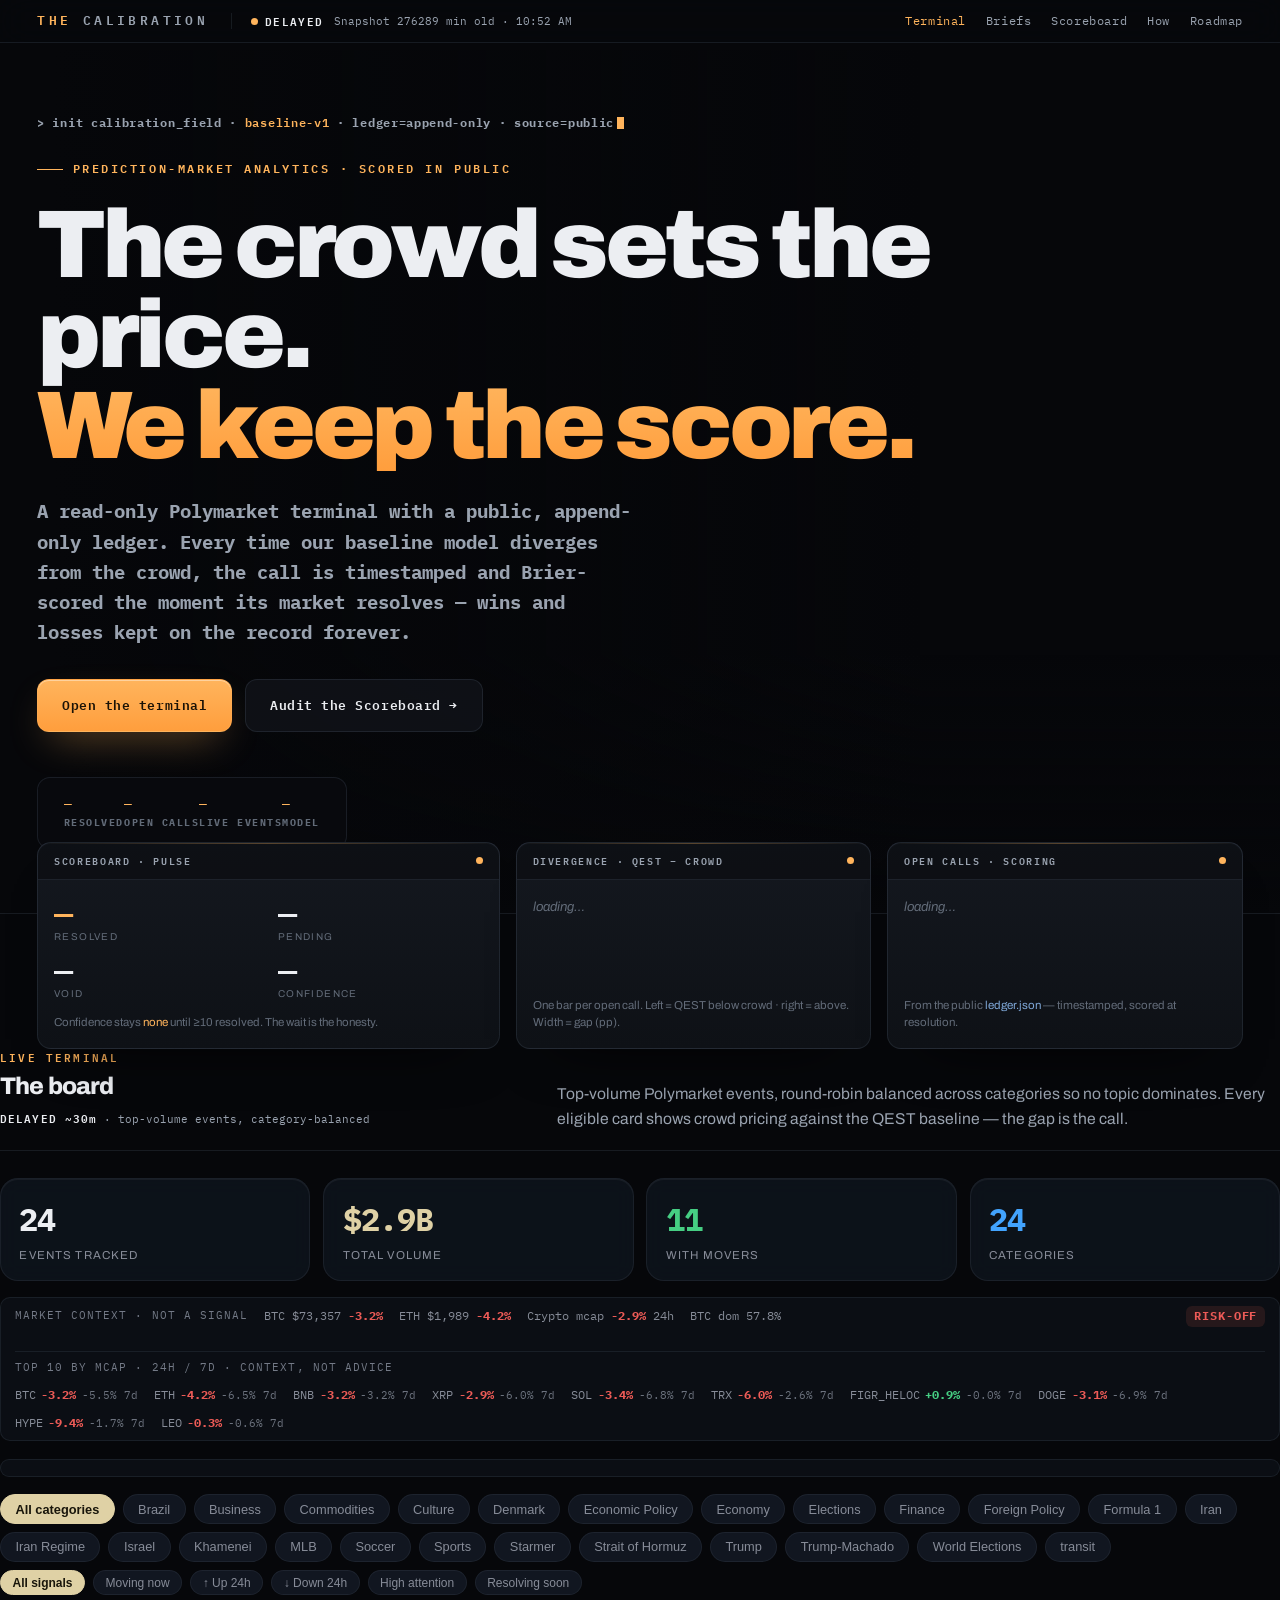
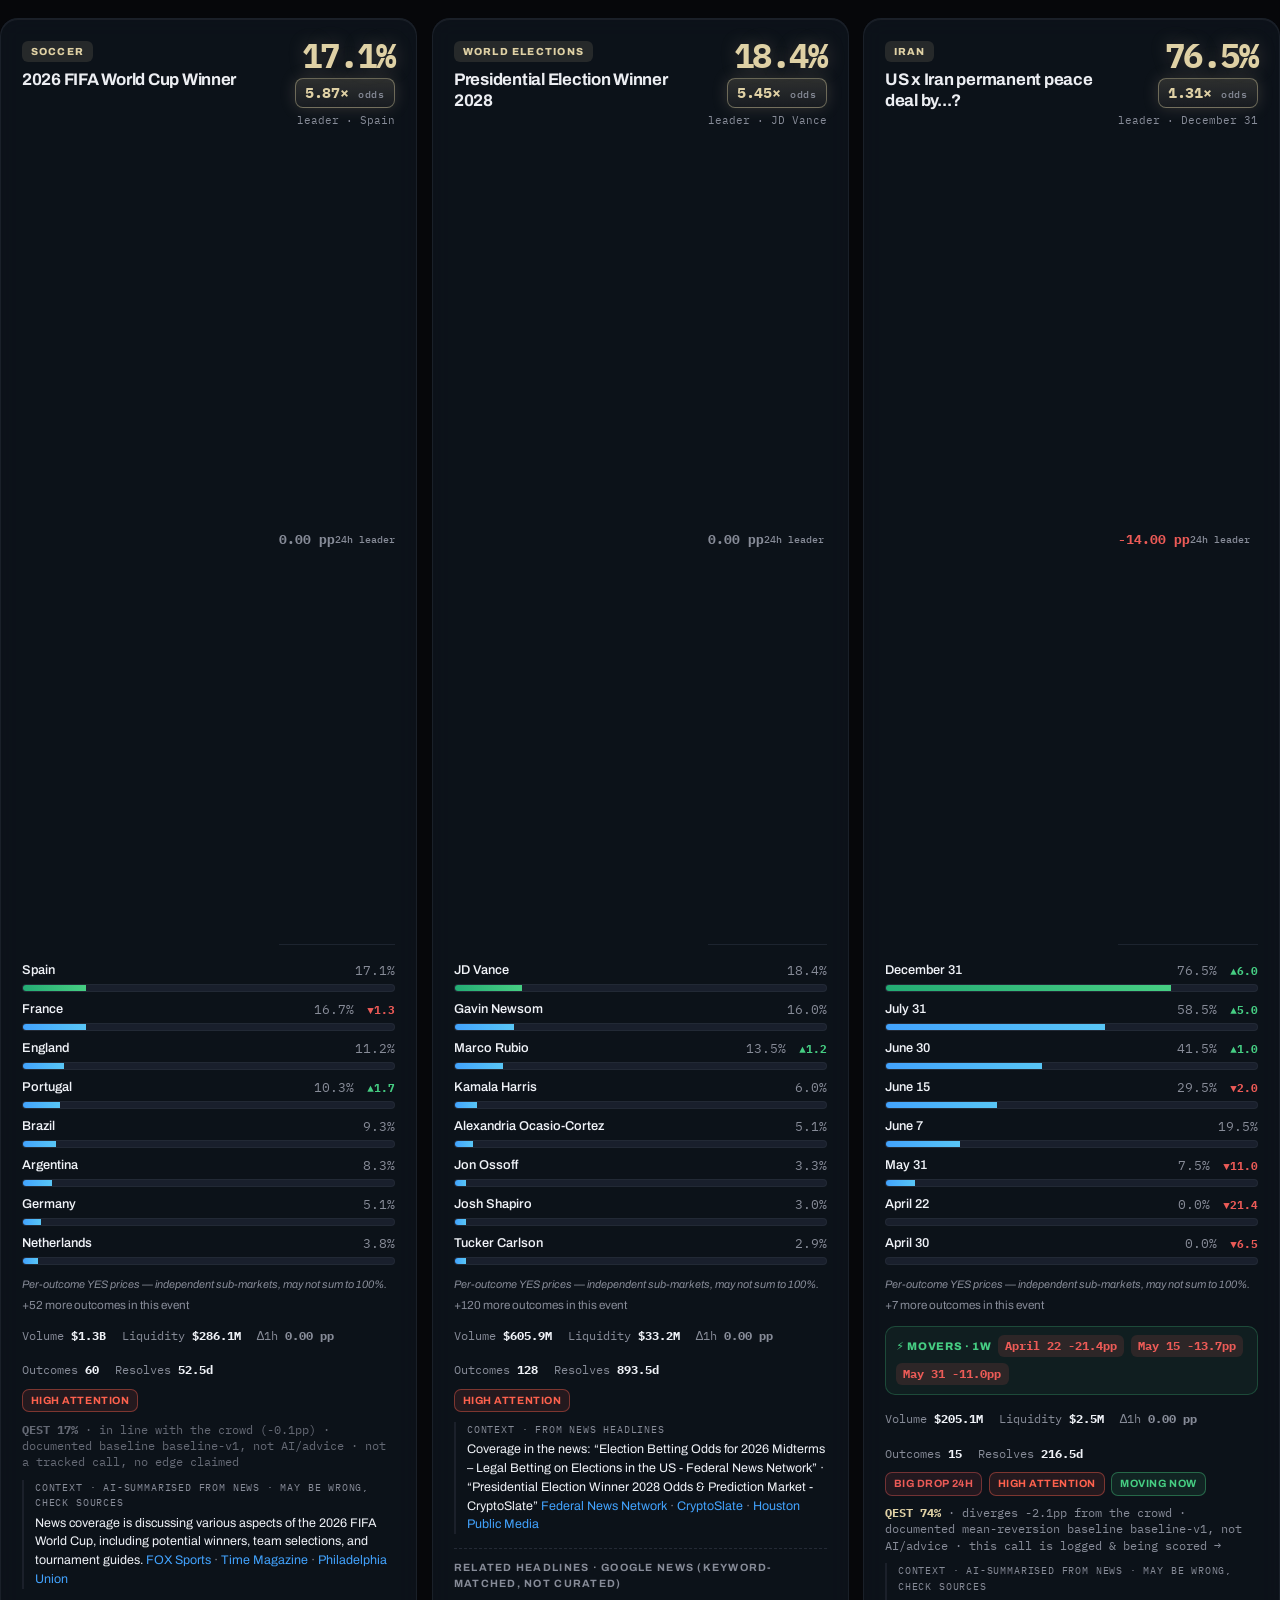
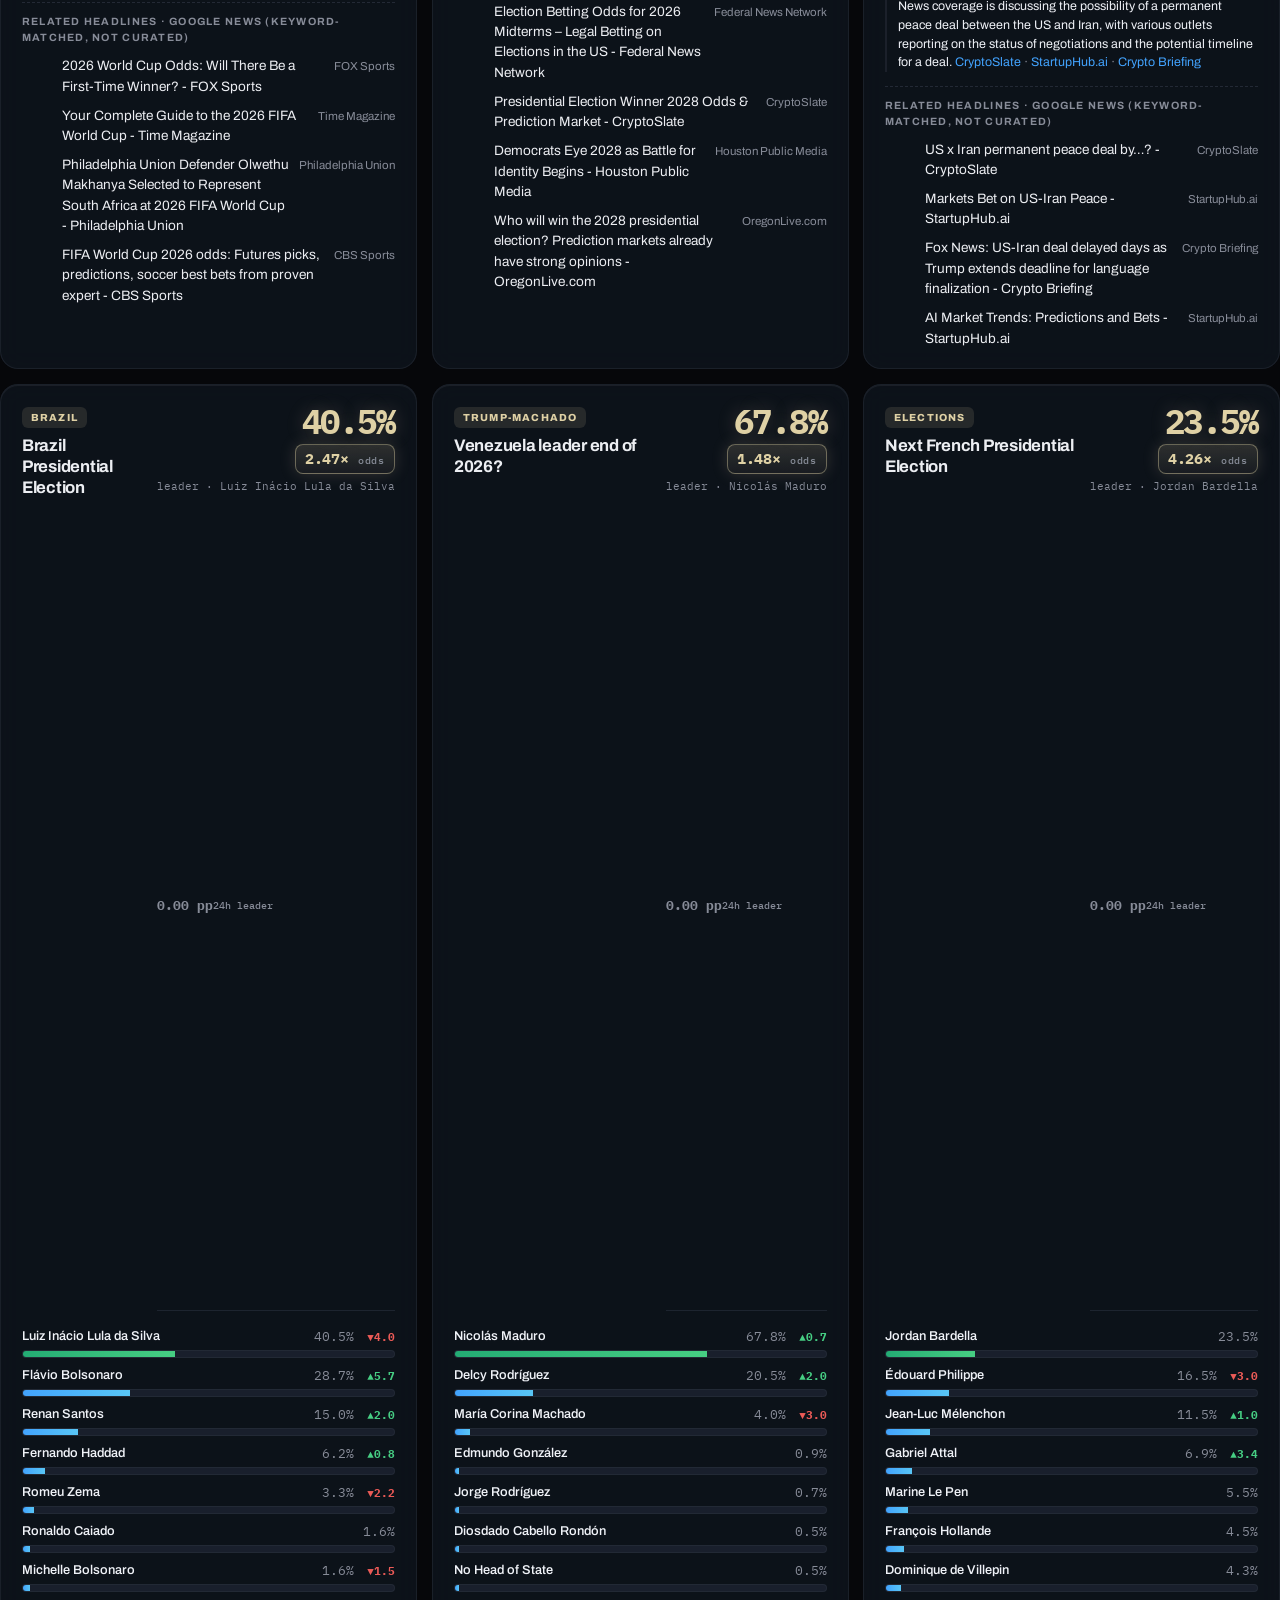
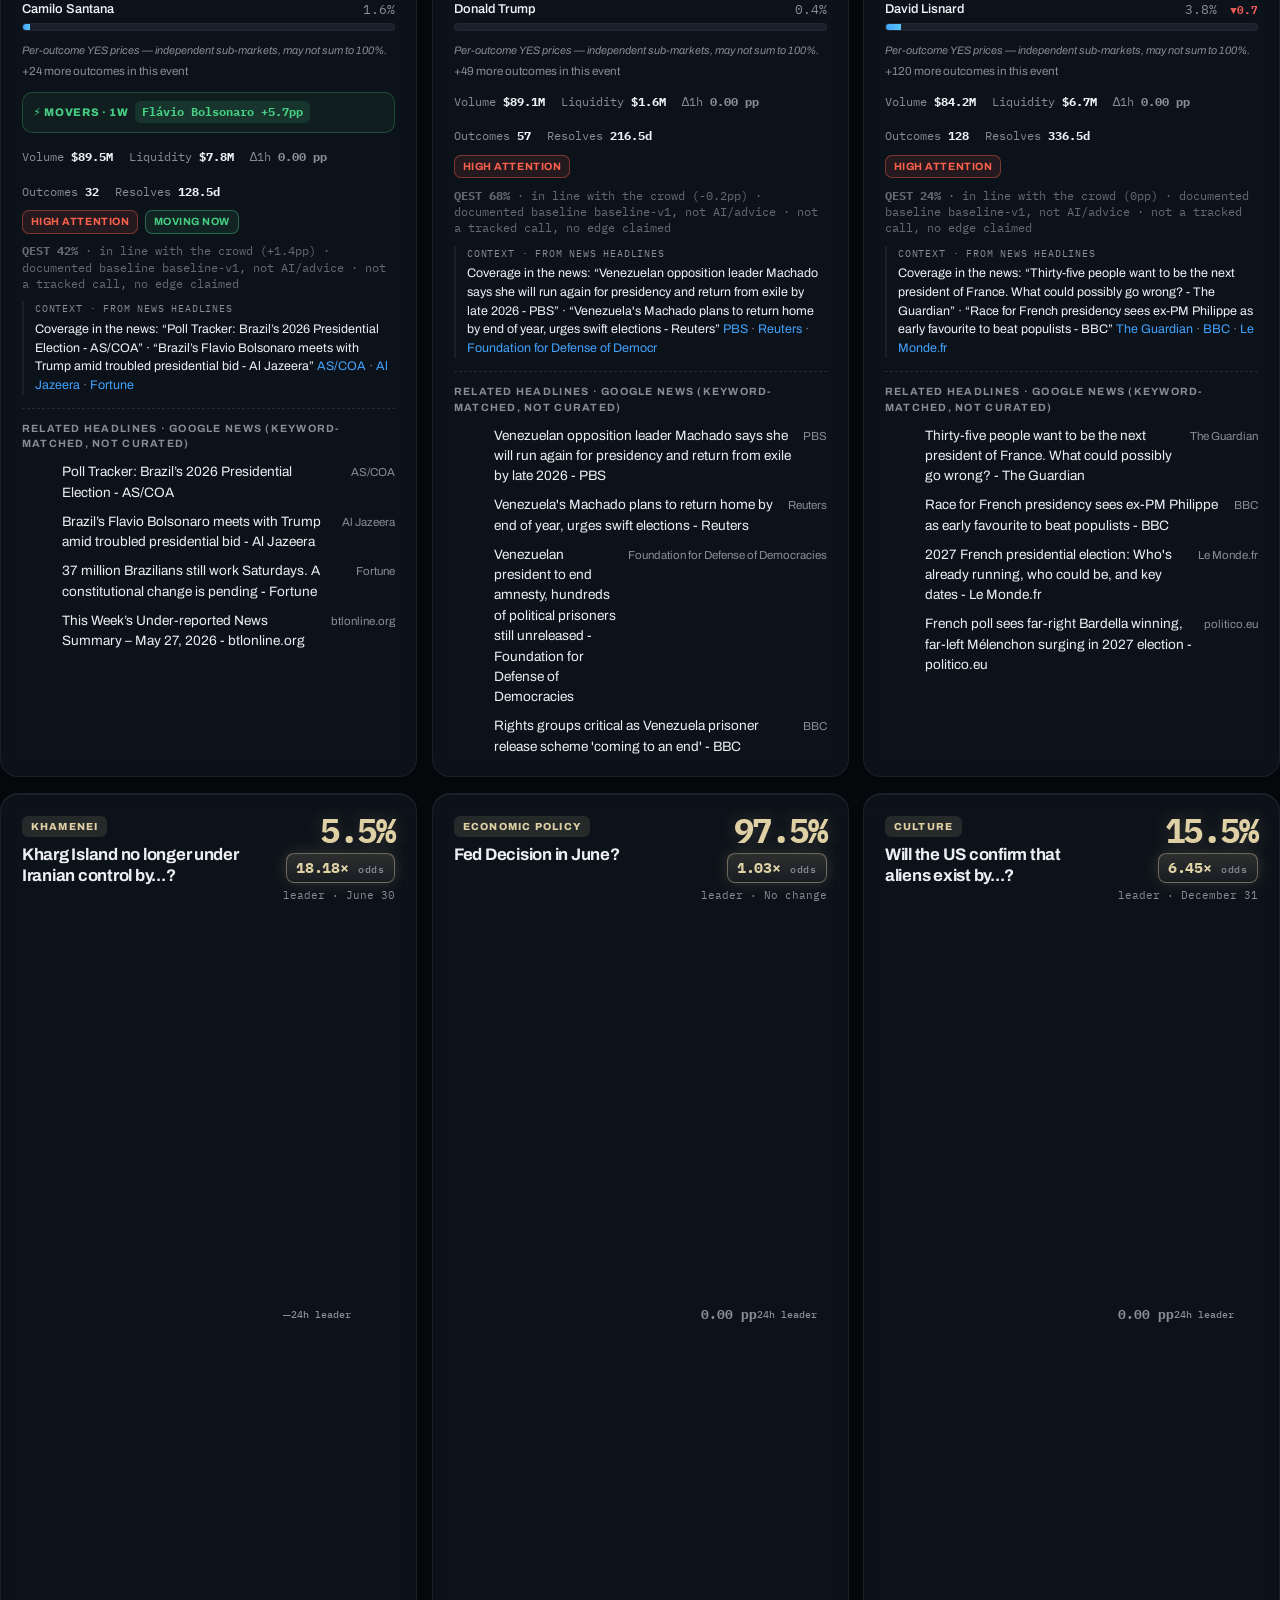
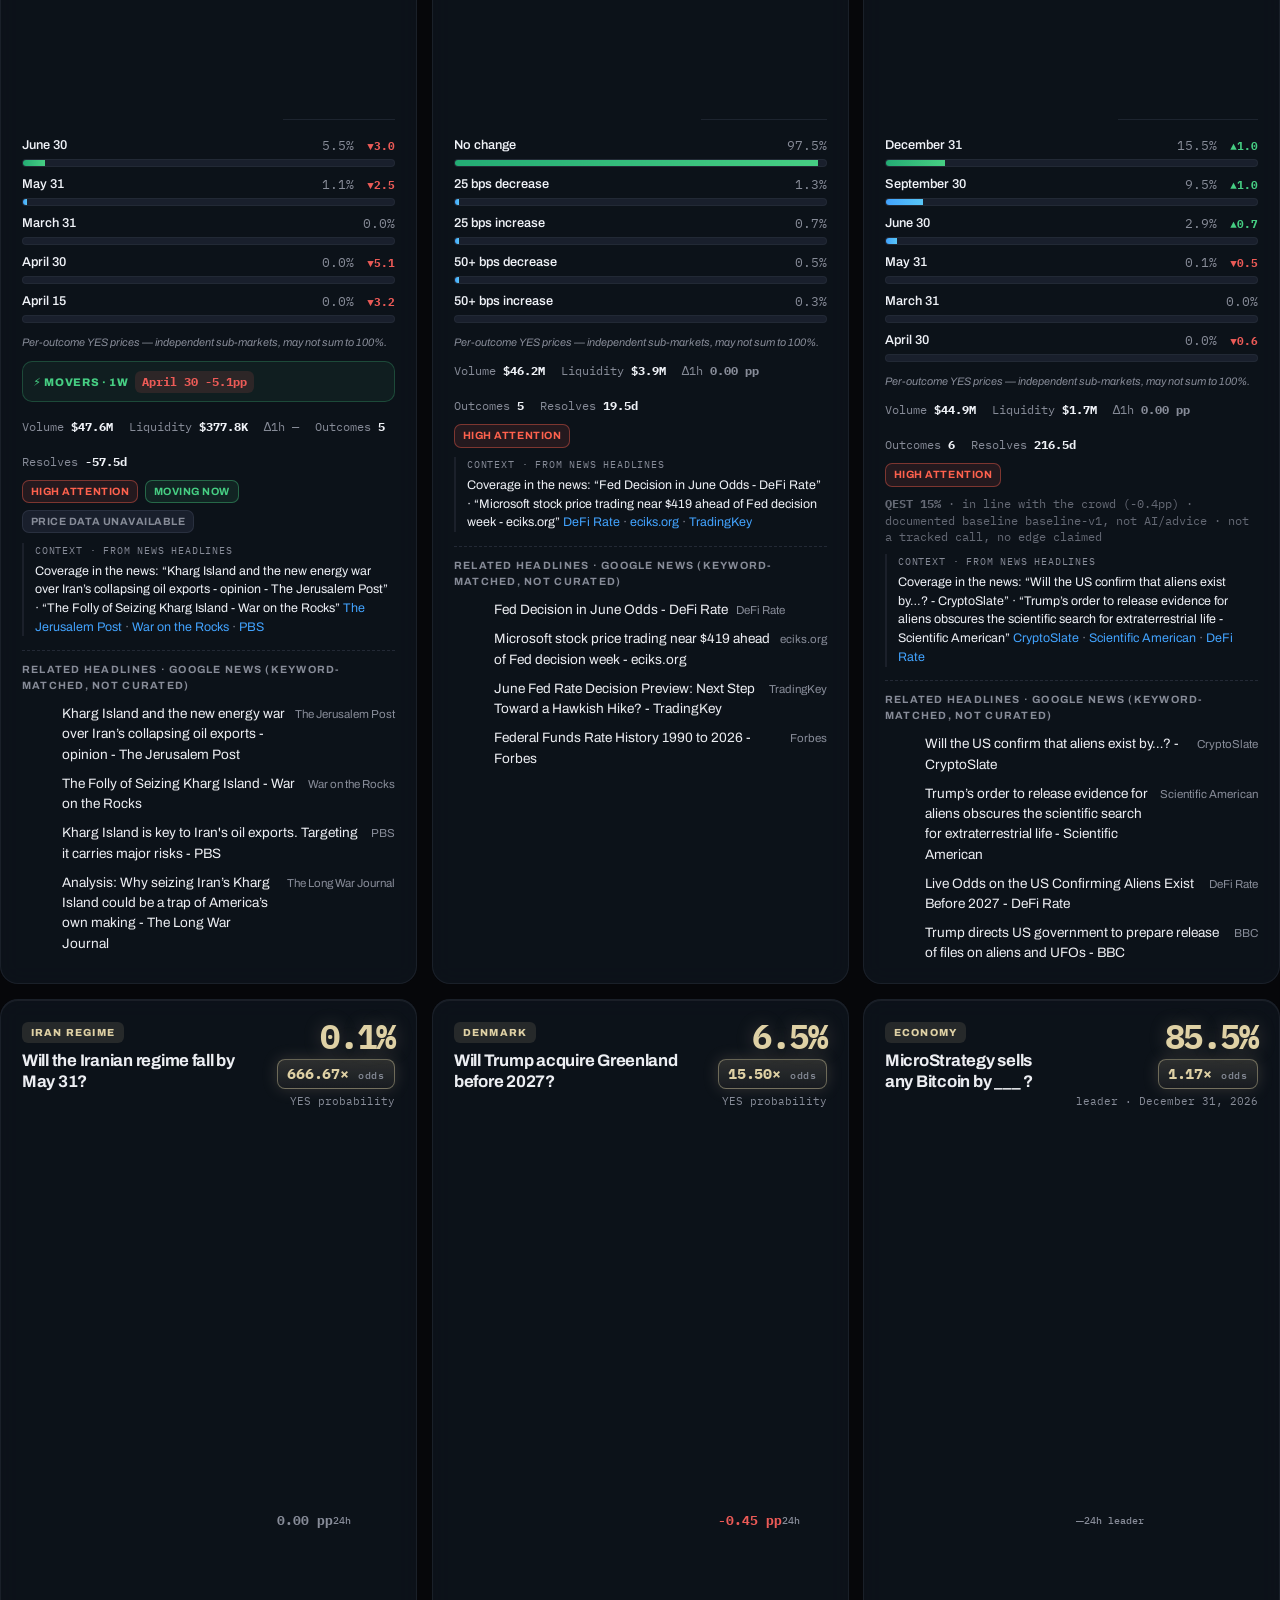
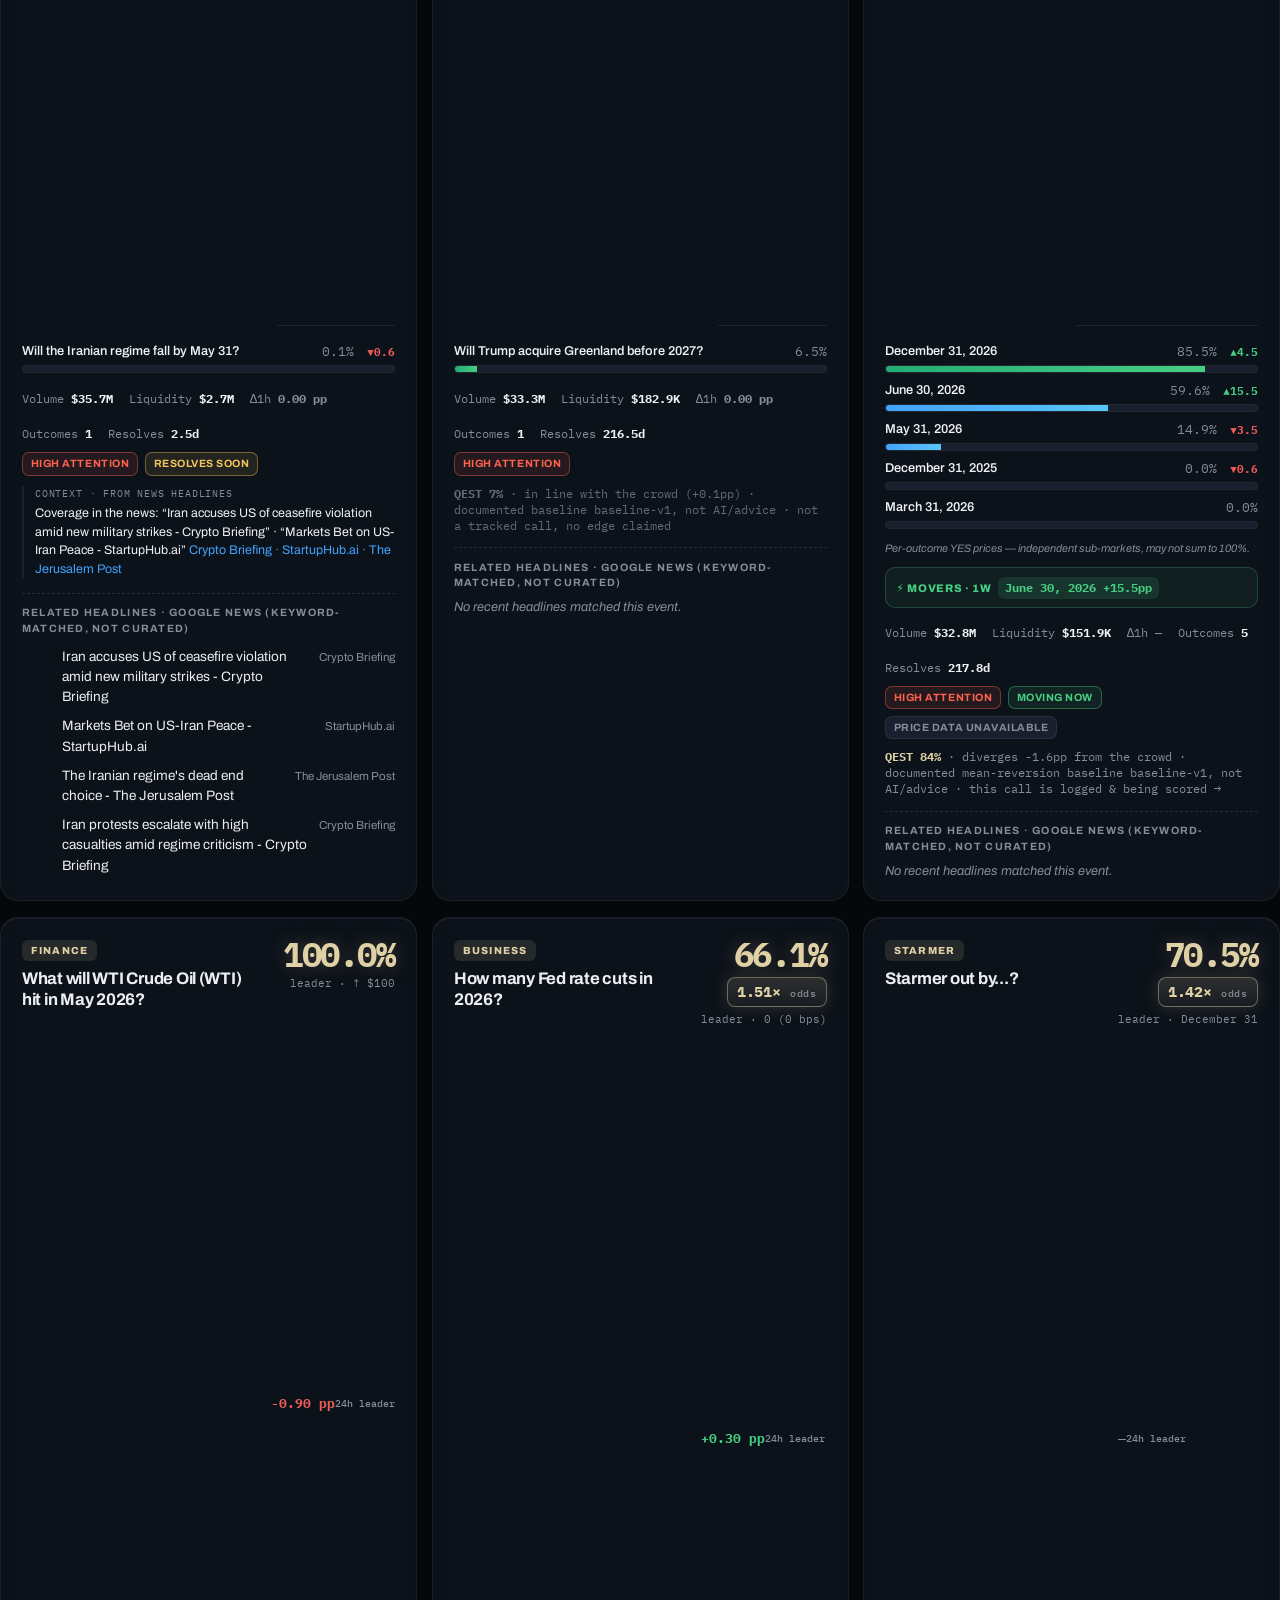
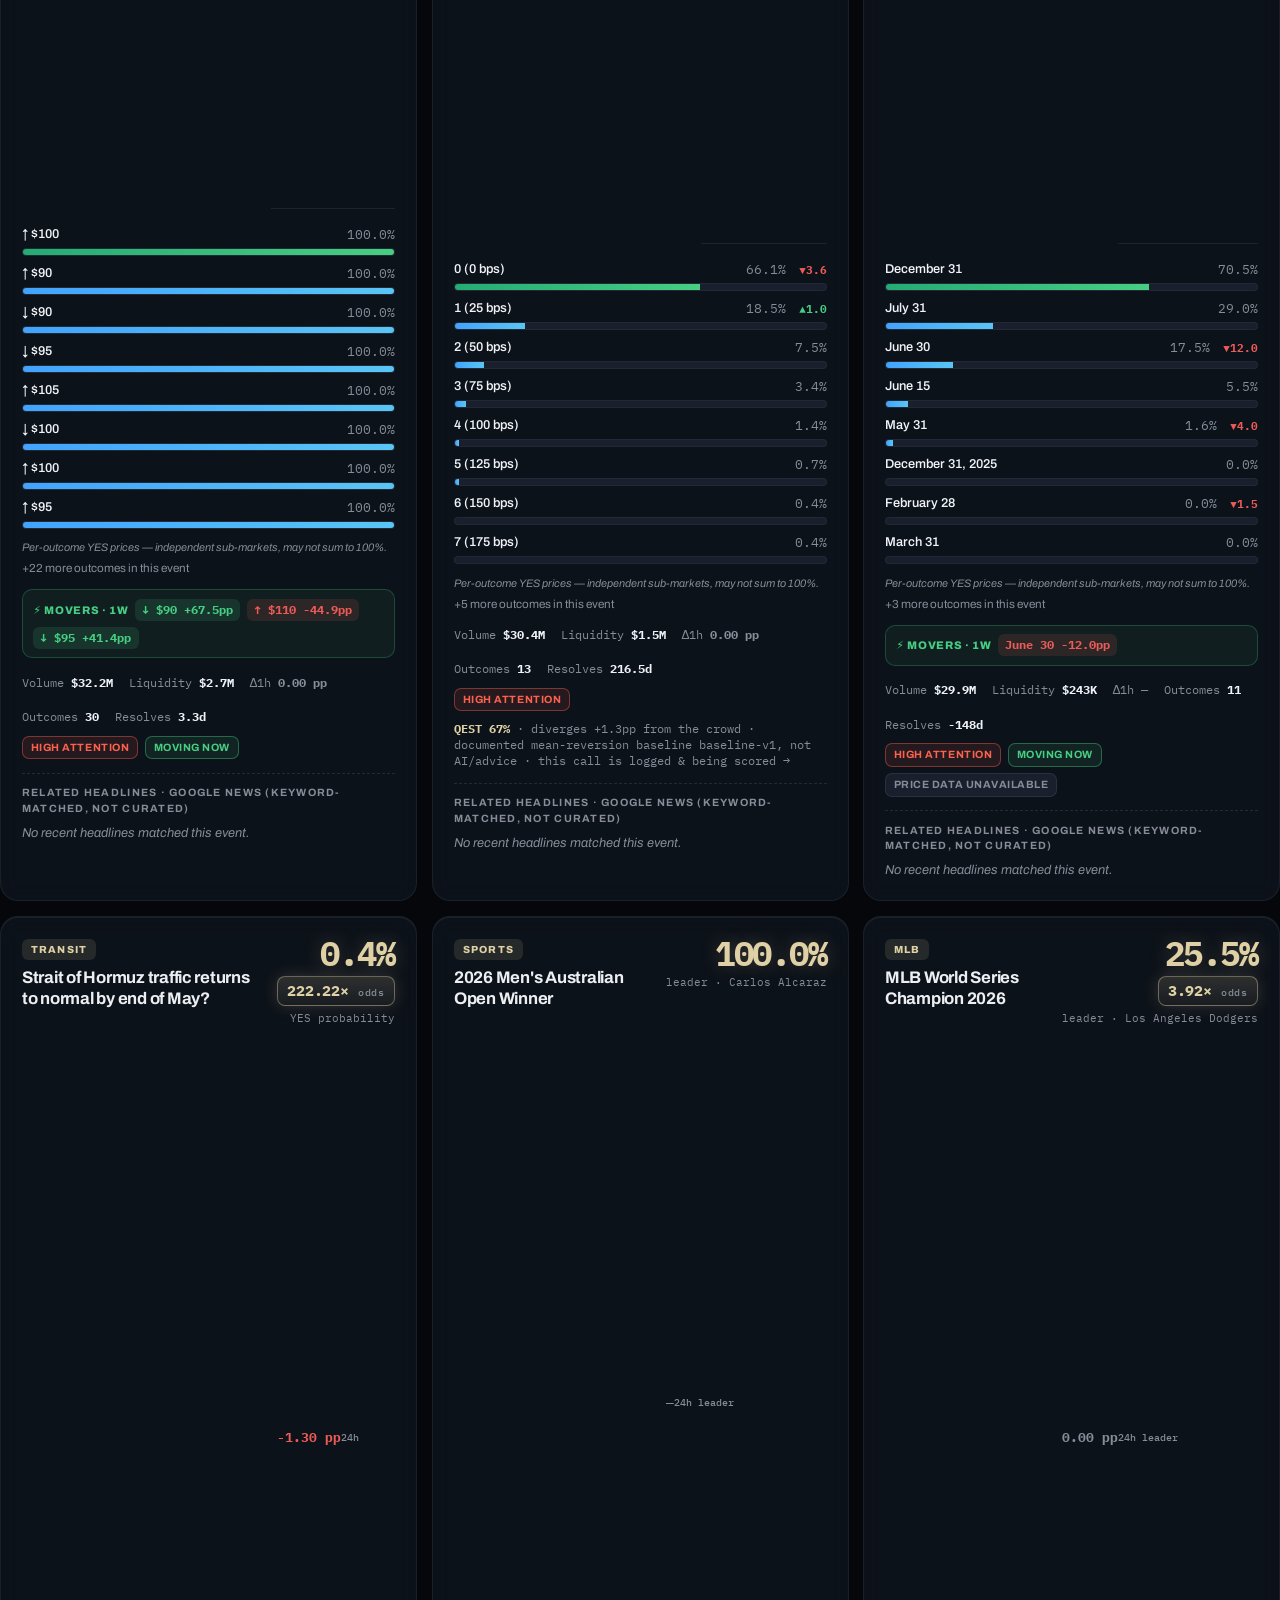
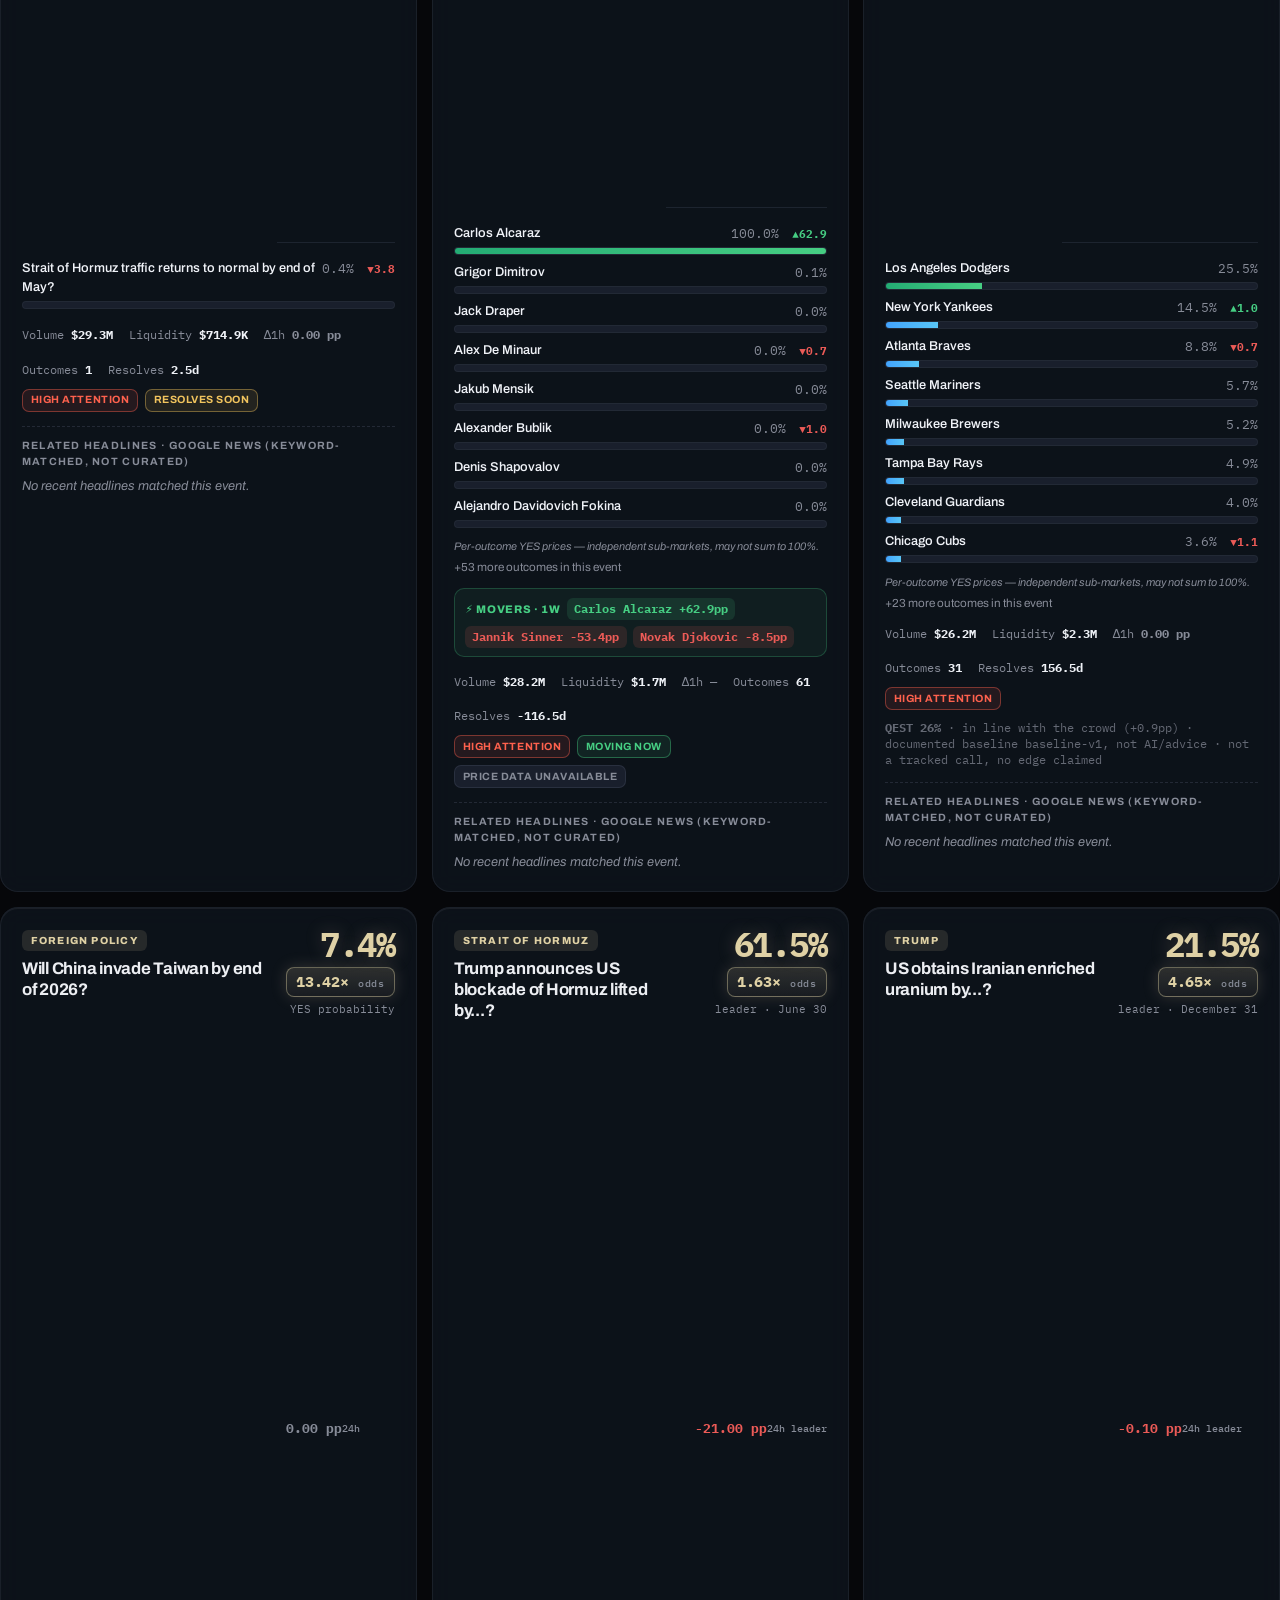
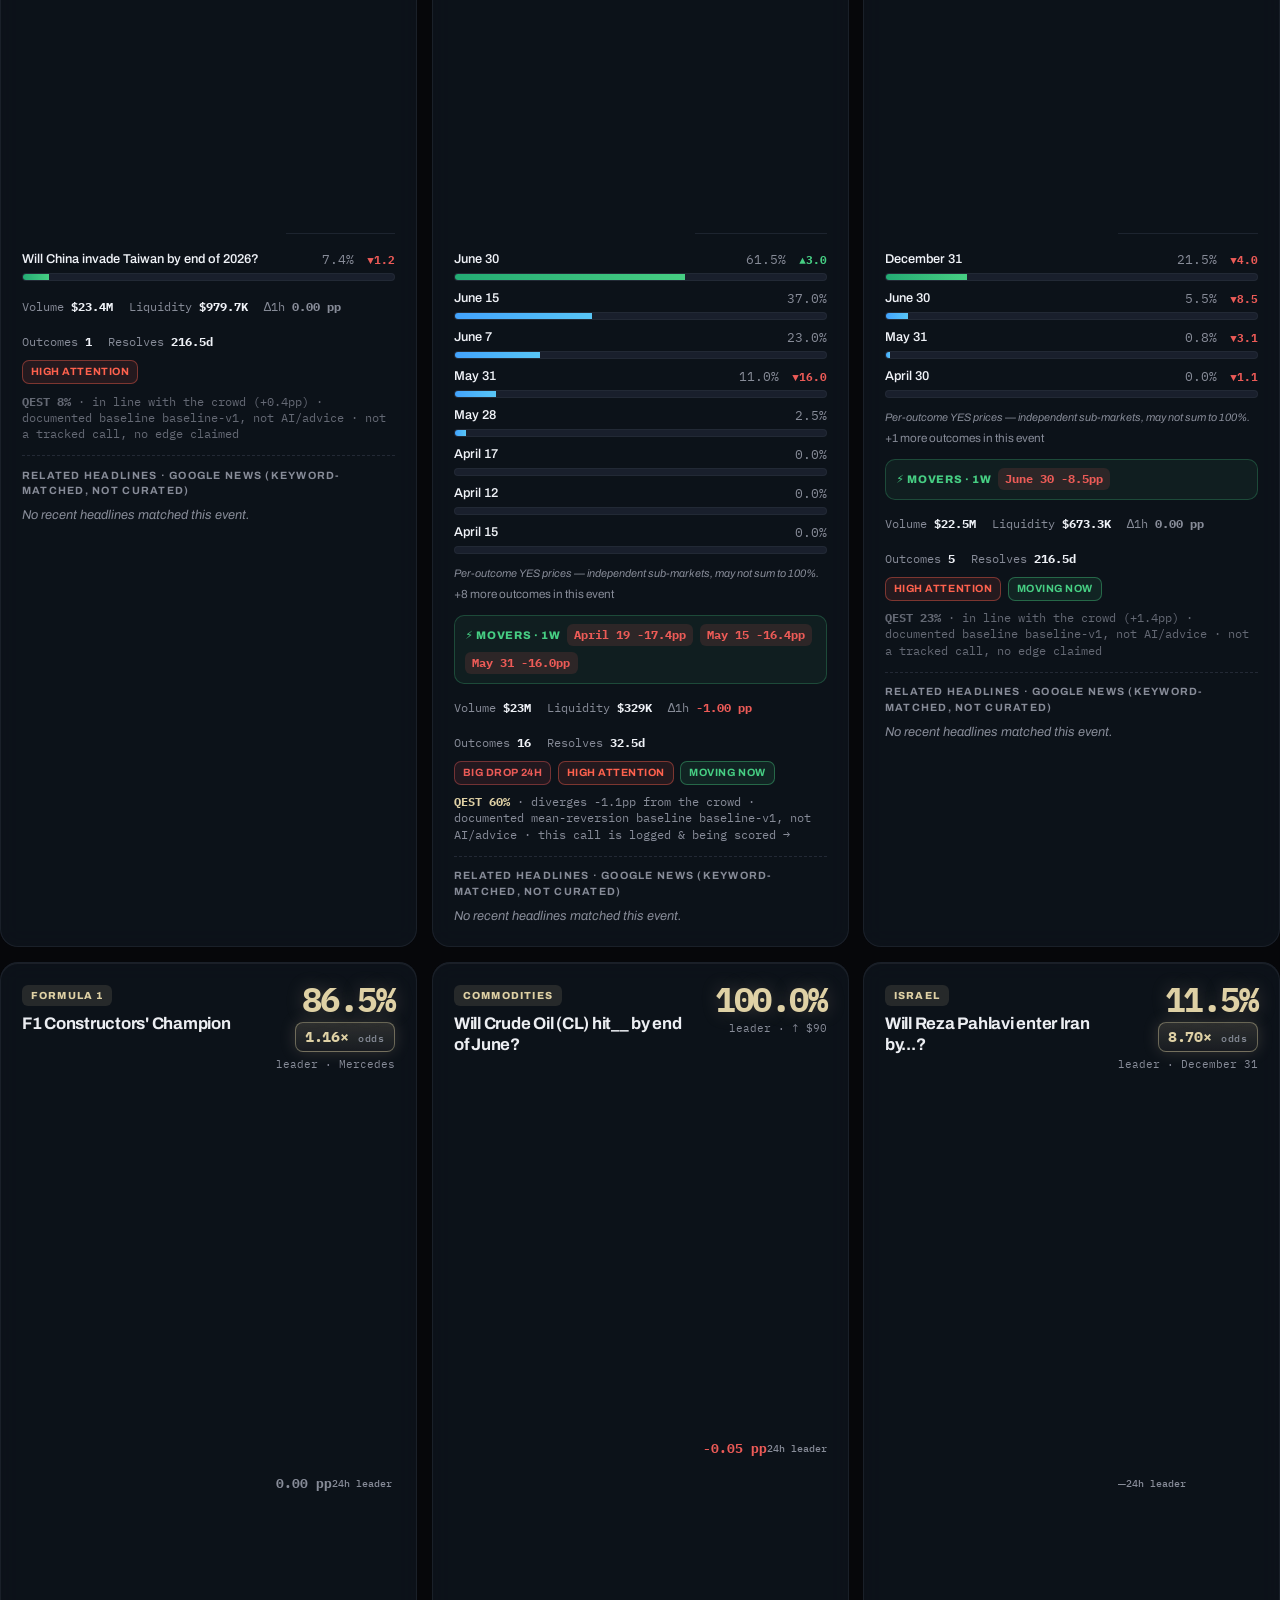
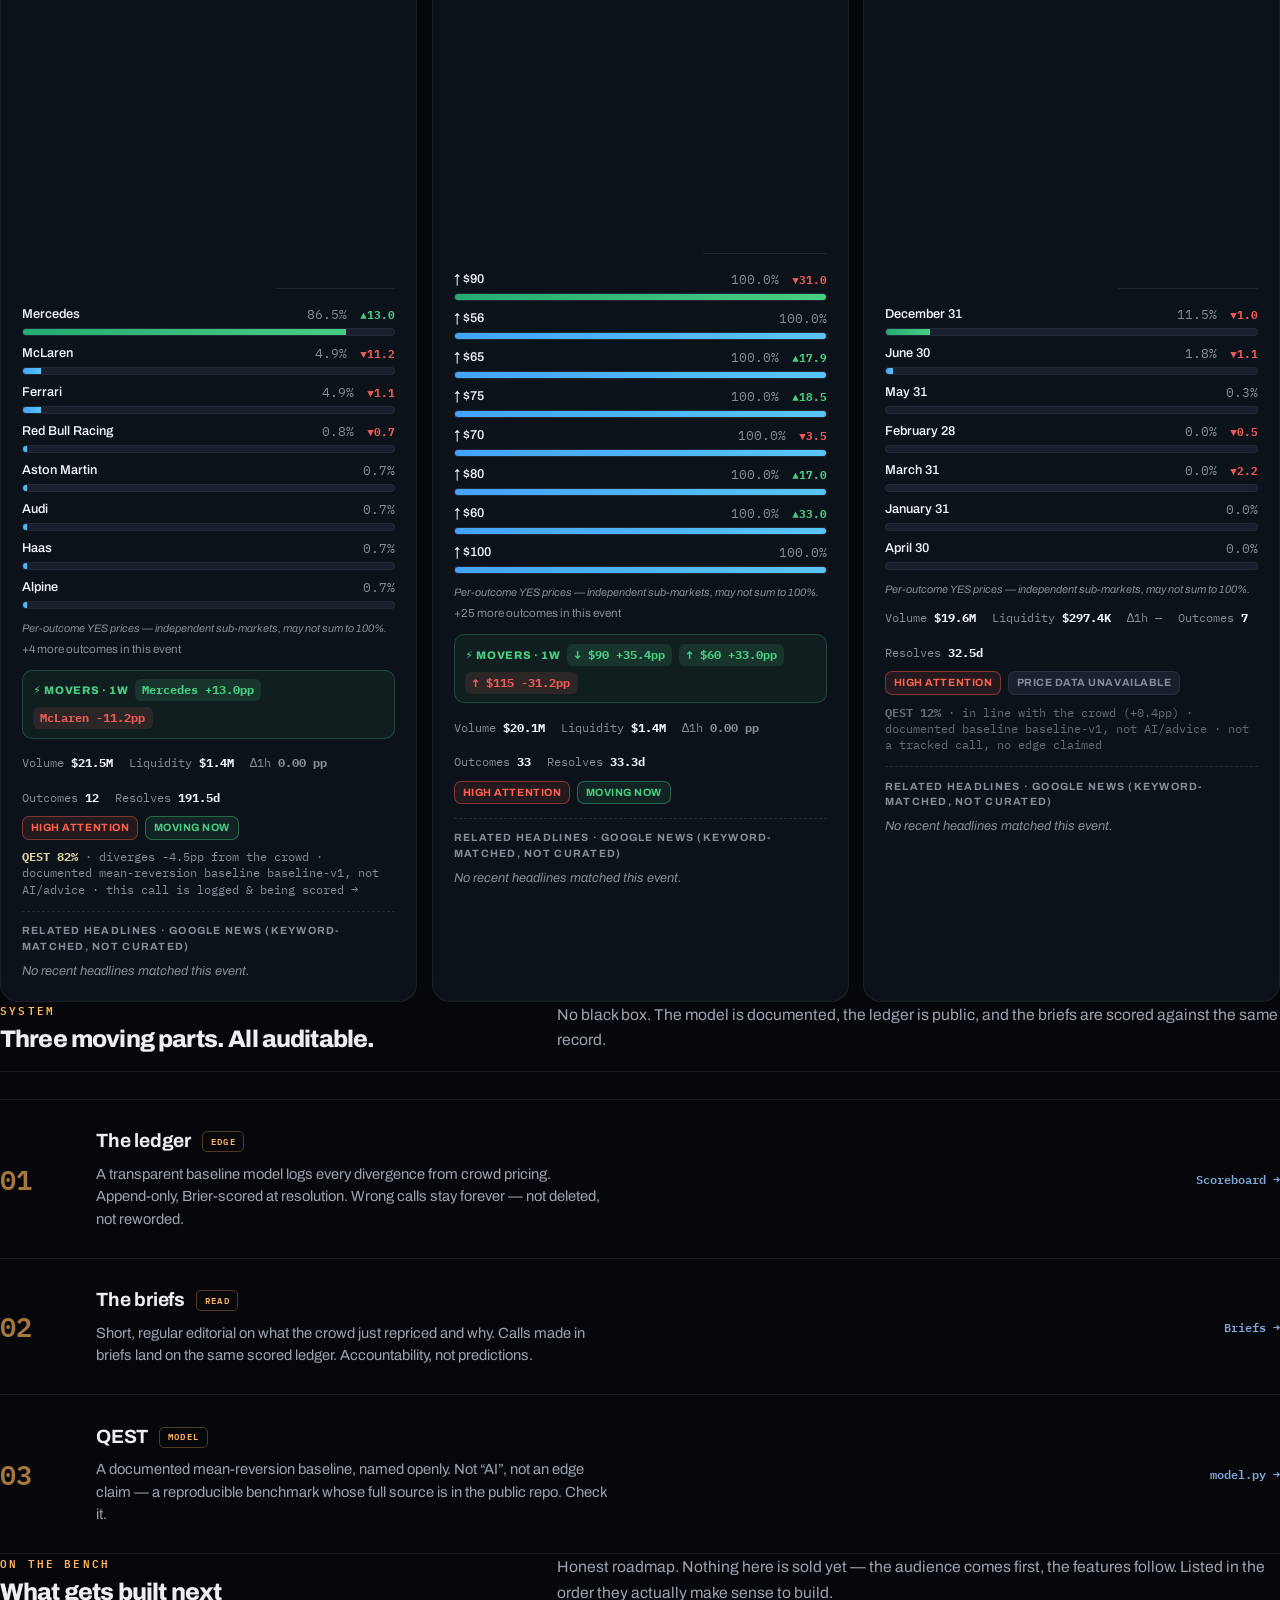
==== commit 93cab911: "design: full from-scratch homepage rebuild — cinematic observatory terminal (single file) Replacemen" ====
--- a/web/index.html
+++ b/web/index.html
@@ -3,96 +3,364 @@
 <head>
 <meta charset="UTF-8" />
 <meta name="viewport" content="width=device-width, initial-scale=1" />
-<title>The Calibration — probability &amp; signal terminal</title>
-<meta name="description" content="Read-only analytics terminal for Polymarket: live probability, odds, momentum and the news driving every market — politics, crypto, sports, finance and more." />
+<title>The Calibration — a scored prediction-market terminal</title>
+<meta name="description" content="A read-only Polymarket terminal with a public, append-only Scoreboard: every divergence call is timestamped and Brier-scored when its market resolves. Honest editorial briefs, no betting advice." />
 <link rel="stylesheet" href="styles.css" />
+<link rel="preconnect" href="https://fonts.googleapis.com" />
+<link rel="preconnect" href="https://fonts.gstatic.com" crossorigin />
+<link href="https://fonts.googleapis.com/css2?family=Archivo:wght@400;500;600;700;800;900&family=IBM+Plex+Mono:wght@400;500;600&display=swap" rel="stylesheet" />
   <link rel="icon" href="/the-calibration/favicon.svg" type="image/svg+xml" />
   <link rel="canonical" href="https://tomuks01-sketch.github.io/the-calibration/" />
   <meta name="robots" content="index, follow" />
   <meta property="og:site_name" content="The Calibration" />
   <meta property="og:type" content="website" />
-  <meta property="og:title" content="The Calibration — probability &amp; signal terminal" />
-  <meta property="og:description" content="Read-only analytics terminal for Polymarket: live probability, odds, momentum and the news driving every market — politics, crypto, sports, finance and more." />
+  <meta property="og:title" content="The Calibration — a scored prediction-market terminal" />
+  <meta property="og:description" content="A read-only Polymarket terminal with a public, append-only Scoreboard. Every divergence call is timestamped and Brier-scored when its market resolves." />
   <meta property="og:url" content="https://tomuks01-sketch.github.io/the-calibration/" />
   <meta name="twitter:card" content="summary" />
-  <meta name="twitter:title" content="The Calibration — probability &amp; signal terminal" />
-  <meta name="twitter:description" content="Read-only analytics terminal for Polymarket: live probability, odds, momentum and the news driving every market — politics, crypto, sports, finance and more." />
-  <script type="application/ld+json">{"@context": "https://schema.org", "@type": "WebSite", "name": "The Calibration", "url": "https://tomuks01-sketch.github.io/the-calibration/", "description": "Read-only analytics terminal for Polymarket: live probability, odds, momentum and the news driving every market \u2014 politics, crypto, sports, finance and more."}</script>
+  <meta name="twitter:title" content="The Calibration — a scored prediction-market terminal" />
+  <meta name="twitter:description" content="A read-only Polymarket terminal with a public, append-only Scoreboard." />
+  <script type="application/ld+json">{"@context":"https://schema.org","@type":"WebSite","name":"The Calibration","url":"https://tomuks01-sketch.github.io/the-calibration/","description":"A read-only Polymarket terminal with a public, append-only Scoreboard."}</script>
+<style>
+/* ============================================================
+   THE CALIBRATION — homepage chrome (single-file inline layer).
+   Observatory / ops-console aesthetic. styles.css stays the shared
+   component library (board / kpi / macro / scoreboard / briefs).
+   Single accent: amber. Type: Archivo + IBM Plex Mono.
+   ============================================================ */
+.home {
+  --void: #06070a;
+  --carbon-0: #0a0c10;
+  --carbon-1: #0e1116;
+  --carbon-2: #14181f;
+  --carbon-3: #1b212a;
+  --hair: rgba(150,170,200,0.12);
+  --hair-bright: rgba(255,180,92,0.30);
+  --ink: #eceef2;
+  --ink-dim: #9aa3b0;
+  --ink-faint: #626b78;
+  --amber: #ffb45c;
+  --amber-2: #ff9e3d;
+  --amber-glow: rgba(255,180,92,0.45);
+  --steel: #7fa8d8;
+  --win: #5fd3a0;
+  --loss: #f08a7a;
+  --mono: "IBM Plex Mono", ui-monospace, "Cascadia Mono", Consolas, monospace;
+  --sans: "Archivo", ui-sans-serif, system-ui, sans-serif;
+  --mx: 1400px;
+  --pad: clamp(1rem, 0.4rem + 2.4vw, 2.6rem);
+
+  max-width: none; margin: 0; padding: 0;
+  background: var(--void); color: var(--ink);
+  font-family: var(--sans);
+  -webkit-font-smoothing: antialiased;
+}
+.home::before { /* engineering grid + grain over the whole page */
+  content: ""; position: fixed; inset: 0; z-index: -2; pointer-events: none;
+  background:
+    linear-gradient(rgba(150,170,200,0.025) 1px, transparent 1px) 0 0 / 100% 46px,
+    linear-gradient(90deg, rgba(150,170,200,0.025) 1px, transparent 1px) 0 0 / 46px 100%,
+    radial-gradient(120% 70% at 70% 0%, #0d1118 0%, var(--void) 60%);
+}
+.home .sr-only { position:absolute; width:1px; height:1px; padding:0; overflow:hidden; clip:rect(0 0 0 0); white-space:nowrap; border:0; }
+.home a { color: inherit; }
+.cx { max-width: var(--mx); margin-inline: auto; padding-inline: var(--pad); }
+
+@keyframes rise { from { opacity:0; transform: translateY(18px); } to { opacity:1; transform:none; } }
+@keyframes fade { from { opacity:0; } to { opacity:1; } }
+@keyframes blink { 50% { opacity: 0.25; } }
+@keyframes sweep { to { transform: translateX(100%); } }
+@keyframes pulseRing { 0%{ box-shadow:0 0 0 0 var(--amber-glow);} 70%,100%{ box-shadow:0 0 0 8px rgba(255,180,92,0);} }
+
+/* ---------------- Command rail ---------------- */
+.rail {
+  position: sticky; top: 0; z-index: 60;
+  display: flex; align-items: center; gap: 1.4rem;
+  padding: 0.7rem var(--pad);
+  background: rgba(7,8,11,0.82);
+  -webkit-backdrop-filter: blur(16px) saturate(150%); backdrop-filter: blur(16px) saturate(150%);
+  border-bottom: 1px solid var(--hair);
+}
+.rail .wm { font-family: var(--mono); font-weight: 600; font-size: 0.82rem; letter-spacing: 0.26em; text-transform: uppercase; color: var(--amber); text-decoration: none; white-space: nowrap; }
+.rail .wm span { color: var(--ink-dim); }
+.rail .meta { display:flex; align-items:center; gap:0.7rem; padding-left:1.2rem; border-left:1px solid var(--hair); font-family:var(--mono); font-size:0.68rem; color:var(--ink-dim); }
+.rail .state { display:inline-flex; align-items:center; gap:0.45rem; color:var(--ink); font-weight:600; letter-spacing:0.12em; }
+.dotlive { width:7px; height:7px; border-radius:50%; background:var(--amber); animation: pulseRing 2.4s ease-out infinite; }
+#generated.stale { color: var(--amber-2); }
+.rail nav { margin-left:auto; display:flex; gap:1.25rem; }
+.rail nav a { font-family:var(--mono); font-size:0.72rem; color:var(--ink-dim); text-decoration:none; letter-spacing:0.05em; transition:color .2s; }
+.rail nav a:hover, .rail nav a[aria-current="page"] { color: var(--ink); }
+.rail nav a[aria-current="page"] { color: var(--amber); }
+
+/* ---------------- HERO ---------------- */
+.hero { position: relative; min-height: clamp(620px, 90vh, 880px); overflow: hidden; display: flex; align-items: center; border-bottom: 1px solid var(--hair); }
+#hero-canvas { position:absolute; inset:0; width:100%; height:100%; z-index:0; pointer-events:none; }
+.hero-scrim { position:absolute; inset:0; z-index:1; pointer-events:none;
+  background: linear-gradient(90deg, var(--void) 4%, rgba(6,7,10,0.55) 40%, transparent 72%),
+              linear-gradient(0deg, var(--void) 0%, transparent 30%); }
+.hero-inner { position: relative; z-index: 2; width: 100%; max-width: var(--mx); margin-inline: auto; padding: 4rem var(--pad); }
+.hero-boot { font-family: var(--mono); font-size: 0.72rem; color: var(--ink-dim); margin-bottom: 1.5rem; letter-spacing: 0.06em; opacity:0; animation: fade .8s ease forwards; }
+.hero-boot b { color: var(--amber); font-weight: 600; }
+.hero-boot .cur { display:inline-block; width:7px; height:1.05em; background:var(--amber); margin-left:3px; vertical-align:-2px; animation: blink 1.1s step-end infinite; }
+.hero-eyebrow { display:inline-flex; align-items:center; gap:0.6rem; font-family:var(--mono); font-size:0.72rem; font-weight:600; letter-spacing:0.22em; text-transform:uppercase; color:var(--amber); margin-bottom:1.4rem; opacity:0; animation: rise .7s var(--ease,cubic-bezier(.16,1,.3,1)) .15s forwards; }
+.hero-eyebrow i { width:26px; height:1px; background:var(--amber); display:inline-block; }
+.hero h1 { font-family: var(--sans); font-weight: 900; font-size: clamp(2.6rem, 1rem + 6.6vw, 6rem); line-height: 0.94; letter-spacing: -0.045em; max-width: 17ch; color: var(--ink); }
+.hero h1 .l1 { display:block; opacity:0; animation: rise .8s cubic-bezier(.16,1,.3,1) .28s forwards; }
+.hero h1 .l2 { display:block; opacity:0; animation: rise .8s cubic-bezier(.16,1,.3,1) .42s forwards;
+  background: linear-gradient(180deg, var(--amber), var(--amber-2)); -webkit-background-clip:text; background-clip:text; color:transparent; }
+.hero .lede { color: var(--ink-dim); font-size: clamp(1rem, 0.9rem + 0.5vw, 1.18rem); line-height: 1.6; max-width: 54ch; margin: 1.6rem 0 2rem; opacity:0; animation: rise .8s cubic-bezier(.16,1,.3,1) .56s forwards; }
+.hero-cta { display:flex; flex-wrap:wrap; gap:0.8rem; margin-bottom: 2.8rem; opacity:0; animation: rise .8s cubic-bezier(.16,1,.3,1) .7s forwards; }
+.btn { display:inline-flex; align-items:center; gap:0.5rem; padding:0.95rem 1.5rem; border-radius:12px; font-family:var(--mono); font-weight:600; font-size:0.84rem; letter-spacing:0.04em; text-decoration:none; transition: transform .22s, box-shadow .22s, border-color .2s, color .2s; }
+.btn.primary { background: linear-gradient(180deg, var(--amber), var(--amber-2)); color:#1a1206; border:1px solid var(--hair-bright); box-shadow: 0 16px 40px -14px var(--amber-glow), inset 0 1px 0 rgba(255,255,255,.4); }
+.btn.primary:hover { transform: translateY(-2px); box-shadow: 0 22px 52px -14px var(--amber-glow), inset 0 1px 0 rgba(255,255,255,.5); }
+.btn.ghost { background: rgba(20,24,31,0.6); color: var(--ink); border:1px solid var(--hair); }
+.btn.ghost:hover { color: var(--amber); border-color: var(--hair-bright); }
+.btn:focus-visible { outline:2px solid var(--amber); outline-offset:3px; }
+.hero-readout { display:inline-grid; grid-auto-flow:column; gap: clamp(1.4rem,1rem+1.5vw,2.6rem); padding:1.05rem 1.6rem; border-radius:13px;
+  background: rgba(10,12,16,0.72); border:1px solid var(--hair); -webkit-backdrop-filter:blur(8px); backdrop-filter:blur(8px); opacity:0; animation: rise .8s cubic-bezier(.16,1,.3,1) .84s forwards; }
+.hero-readout > div { display:flex; flex-direction:column; gap:0.15rem; }
+.hero-readout .hs-v { font-family:var(--mono); font-variant-numeric:tabular-nums; font-weight:600; font-size:clamp(1.3rem,1rem+1vw,1.7rem); color:var(--amber); letter-spacing:-0.02em; }
+.hero-readout .hs-l { font-size:0.6rem; color:var(--ink-faint); text-transform:uppercase; letter-spacing:0.16em; }
+
+/* ---------------- Panels ---------------- */
+.panel { position:relative; background: linear-gradient(180deg, var(--carbon-2), var(--carbon-1)); border:1px solid var(--hair); border-radius:14px; overflow:hidden; display:flex; flex-direction:column;
+  box-shadow: inset 0 1px 0 rgba(255,255,255,.04), 0 30px 60px -40px #000; }
+.panel::after { content:""; position:absolute; top:0; left:0; right:0; height:1px; background:linear-gradient(90deg,transparent,var(--hair-bright),transparent); }
+.panel .pbar { display:flex; align-items:center; justify-content:space-between; padding:0.65rem 1rem; border-bottom:1px solid var(--hair); background:rgba(8,10,13,0.55); }
+.panel .ptag { font-family:var(--mono); font-size:0.64rem; font-weight:600; letter-spacing:0.16em; color:var(--ink-dim); }
+.panel .pbody { padding:1.1rem 1rem; display:flex; flex-direction:column; gap:0.75rem; flex:1; }
+.panel .pfoot { font-size:0.72rem; color:var(--ink-faint); line-height:1.45; margin-top:auto; }
+.panel .pfoot em { color:var(--amber); font-style:normal; }
+.panel .pfoot a, .calls a { color:var(--steel); text-decoration:none; } .panel .pfoot a:hover { color:var(--amber); }
+
+/* signature live bento — asymmetric: pulse spans wider, then map + calls */
+.bento { max-width: var(--mx); margin: -4.5rem auto 0; position:relative; z-index:6; padding:0 var(--pad);
+  display:grid; grid-template-columns: 1.3fr 1fr 1fr; gap:1rem; align-items:stretch; }
+.statgrid { display:grid; grid-template-columns:repeat(2,1fr); gap:0.6rem 1.2rem; }
+.statgrid > div { display:flex; flex-direction:column; }
+.bignum { font-family:var(--mono); font-variant-numeric:tabular-nums; font-size:2rem; font-weight:600; color:var(--ink); letter-spacing:-0.03em; line-height:1.02; }
+.bignum.amber { color: var(--amber); }
+.statlab { font-size:0.62rem; color:var(--ink-faint); text-transform:uppercase; letter-spacing:0.14em; }
+.tx-pulse-line { display:none; }
+
+.divchart { display:grid; gap:0.42rem; }
+.divchart .pd-row { display:grid; grid-template-columns:1fr 3.4rem; align-items:center; gap:0.5rem; }
+.divchart .pd-axis { position:relative; height:15px; background:rgba(27,33,42,0.7); border-radius:4px; overflow:hidden; }
+.divchart .pd-mid { position:absolute; left:50%; top:0; bottom:0; width:1px; background:var(--hair); }
+.divchart .pd-bar { position:absolute; top:2px; bottom:2px; border-radius:3px; }
+.divchart .pd-right { left:50%; background:linear-gradient(90deg,var(--amber),var(--amber-2)); }
+.divchart .pd-left { right:50%; background:linear-gradient(90deg,var(--steel),#6f9ad0); }
+.divchart .pd-val { font-family:var(--mono); font-size:0.72rem; color:var(--ink-dim); text-align:right; font-variant-numeric:tabular-nums; }
+
+.calls { list-style:none; margin:0; padding:0; display:grid; gap:0.55rem; }
+.calls li { border-bottom:1px solid var(--hair); padding-bottom:0.55rem; }
+.calls li:last-child { border-bottom:0; }
+.calls .pc-q { font-size:0.82rem; color:var(--ink); line-height:1.32; margin-bottom:0.3rem; }
+.calls .pc-meta { display:flex; gap:0.8rem; align-items:center; font-family:var(--mono); font-size:0.7rem; color:var(--ink-dim); }
+.calls .pc-meta b { color:var(--ink); }
+.calls .pc-dv { margin-left:auto; font-weight:600; padding:0.1rem 0.4rem; border-radius:5px; }
+.calls .pc-dv-up { color:var(--amber); background:rgba(255,180,92,0.12); }
+.calls .pc-dv-dn { color:var(--steel); background:rgba(127,168,216,0.12); }
+.skel { color:var(--ink-faint); font-style:italic; font-size:0.82rem; position:relative; overflow:hidden; }
+
+/* ---------------- Section heads ---------------- */
+.sect { max-width: var(--mx); margin-inline:auto; padding: clamp(3rem,2rem+3vw,5rem) var(--pad) 0; }
+.shead { display:grid; grid-template-columns: 0.85fr 1.15fr; gap:1.4rem; align-items:end; margin-bottom:1.7rem; padding-bottom:1.2rem; border-bottom:1px solid var(--hair); }
+.stag { font-family:var(--mono); font-size:0.68rem; font-weight:600; letter-spacing:0.2em; color:var(--amber); margin-bottom:0.55rem; }
+.shead h2 { font-family:var(--sans); font-weight:800; font-size:clamp(1.7rem,1.1rem+2.2vw,2.7rem); letter-spacing:-0.035em; line-height:1.02; }
+.ssub { color:var(--ink-dim); font-size:0.98rem; line-height:1.6; }
+.sect .snapmeta { font-family:var(--mono); font-size:0.7rem; color:var(--ink-dim); margin-top:0.7rem; }
+.sect .snapmeta .live { color:var(--ink); font-weight:600; letter-spacing:0.1em; }
+
+/* ---------------- System spec ---------------- */
+.spec { list-style:none; margin:0; padding:0; }
+.spec li { display:grid; grid-template-columns:4.5rem 1fr auto; gap:1.5rem; align-items:center; padding:1.7rem 0; border-bottom:1px solid var(--hair); }
+.spec li:first-child { border-top:1px solid var(--hair); }
+.spec .no { font-family:var(--mono); font-size:1.7rem; font-weight:600; color:var(--amber); opacity:0.65; }
+.spec h3 { font-size:1.2rem; font-weight:700; letter-spacing:-0.01em; margin-bottom:0.4rem; display:flex; align-items:center; gap:0.7rem; }
+.spec .edge { font-family:var(--mono); font-size:0.58rem; font-weight:600; letter-spacing:0.14em; text-transform:uppercase; color:var(--amber); padding:0.16rem 0.46rem; border:1px solid var(--hair-bright); border-radius:5px; }
+.spec p { color:var(--ink-dim); font-size:0.92rem; line-height:1.55; max-width:64ch; }
+.spec .slink { font-family:var(--mono); font-size:0.78rem; font-weight:600; color:var(--steel); text-decoration:none; white-space:nowrap; } .spec .slink:hover { color:var(--amber); }
+
+/* ---------------- Bench ---------------- */
+.benchgrid { display:grid; grid-template-columns:repeat(4,1fr); gap:0.9rem; }
+.bcard { background:var(--carbon-1); border:1px solid var(--hair); border-radius:13px; padding:1.25rem 1.2rem; transition:border-color .25s, transform .25s; }
+.bcard:hover { border-color:var(--hair-bright); transform:translateY(-3px); }
+.stage { font-family:var(--mono); font-size:0.58rem; font-weight:600; letter-spacing:0.16em; padding:0.2rem 0.5rem; border-radius:6px; display:inline-block; margin-bottom:0.85rem; }
+.stage.next { color:var(--amber); background:rgba(255,180,92,0.12); border:1px solid var(--hair-bright); }
+.stage.soon { color:var(--steel); background:rgba(127,168,216,0.1); border:1px solid rgba(127,168,216,0.3); }
+.stage.later { color:var(--ink-faint); background:rgba(27,33,42,0.6); border:1px solid var(--hair); }
+.bcard h3 { font-size:1rem; font-weight:700; margin-bottom:0.35rem; }
+.bcard p { color:var(--ink-dim); font-size:0.86rem; line-height:1.5; } .bcard a { color:var(--steel); text-decoration:none; } .bcard a:hover { color:var(--amber); }
+.bfoot { margin-top:1.4rem; padding-top:1rem; border-top:1px dashed var(--hair); color:var(--ink-faint); font-size:0.84rem; font-style:italic; }
+
+/* ---------------- Footer ---------------- */
+.foot { max-width:var(--mx); margin: clamp(3rem,2rem+3vw,5rem) auto 0; padding:2.2rem var(--pad) 3.5rem; border-top:1px solid var(--hair); }
+.foot .lead { color:var(--ink); font-size:1.05rem; line-height:1.6; max-width:66ch; margin-bottom:1rem; }
+.foot .fine { color:var(--ink-faint); font-size:0.8rem; }
+
+/* board breathing under new heads (board itself styled by styles.css) */
+.sect .kpis { margin-top:0; }
+.brief-dock { max-width:var(--mx); margin-inline:auto; padding: clamp(2.4rem,1.8rem+2vw,3.4rem) var(--pad) 0; }
+.brief-dock .latest-brief { max-width:none; }
+
+/* ---------------- Responsive ---------------- */
+@media (max-width: 1040px) {
+  .bento { grid-template-columns:1fr; margin-top:-2.5rem; }
+  .shead { grid-template-columns:1fr; gap:0.6rem; align-items:start; }
+}
+@media (max-width: 680px) {
+  .rail { flex-wrap:wrap; gap:0.6rem 1rem; }
+  .rail .meta { padding-left:0; border-left:0; order:3; flex-basis:100%; }
+  .rail nav { gap:0.85rem; flex-wrap:wrap; }
+  .hero-readout { grid-auto-flow:row; grid-template-columns:repeat(2,1fr); gap:1rem 1.6rem; }
+  .spec li { grid-template-columns:2.6rem 1fr; } .spec .slink { grid-column:2; justify-self:start; }
+  .benchgrid { grid-template-columns:1fr; }
+}
+@media (prefers-reduced-motion: reduce) {
+  .home * { animation: none !important; }
+  .home [style*="animation"], .hero h1 .l1, .hero h1 .l2, .hero .lede, .hero-cta, .hero-readout, .hero-eyebrow, .hero-boot { opacity:1 !important; }
+}
+</style>
 </head>
-<body>
-<div class="aurora" aria-hidden="true"></div>
-
-<header class="sitenav">
-  <a class="wm" href="./">THE <span>CALIBRATION</span></a>
+<body class="home">
+
+<!-- ======= COMMAND RAIL ======= -->
+<header class="rail">
+  <a class="wm" href="./">THE&nbsp;<span>CALIBRATION</span></a>
+  <div class="meta">
+    <span class="state"><span class="dotlive"></span>DELAYED</span>
+    <span id="generated">loading…</span>
+  </div>
   <nav>
     <a href="./" aria-current="page">Terminal</a>
     <a href="briefs/">Briefs</a>
     <a href="scoreboard/">Scoreboard</a>
+    <a href="#system">How</a>
+    <a href="#bench">Roadmap</a>
   </nav>
 </header>
 
-<div class="masthead">
-  <div class="brand">
-    <span class="dot" aria-hidden="true"></span>
-    <div>
-      <h1>The <em>Calibration</em></h1>
-      <p class="tagline">Delayed-snapshot probability, odds &amp; momentum — Polymarket public data, read-only.</p>
+<!-- ======= HERO ======= -->
+<section class="hero">
+  <canvas id="hero-canvas" aria-hidden="true"></canvas>
+  <div class="hero-scrim" aria-hidden="true"></div>
+  <div class="hero-inner">
+    <p class="hero-boot">&gt; init calibration_field &middot; <b>baseline-v1</b> &middot; ledger=append-only &middot; source=public<span class="cur"></span></p>
+    <p class="hero-eyebrow"><i></i>Prediction-market analytics · scored in public</p>
+    <h1><span class="l1">The crowd sets the price.</span><span class="l2">We keep the score.</span></h1>
+    <p class="lede">A read-only Polymarket terminal with a public, append-only ledger. Every time our baseline model diverges from the crowd, the call is timestamped and Brier-scored the moment its market resolves — wins and losses kept on the record forever.</p>
+    <div class="hero-cta">
+      <a href="#terminal" class="btn primary">Open the terminal</a>
+      <a href="scoreboard/" class="btn ghost">Audit the Scoreboard →</a>
+    </div>
+    <div class="hero-readout" id="hero-stats" aria-label="Live state">
+      <div><span class="hs-v" data-stat="resolved">—</span><span class="hs-l">Resolved</span></div>
+      <div><span class="hs-v" data-stat="pending">—</span><span class="hs-l">Open calls</span></div>
+      <div><span class="hs-v" data-stat="events">—</span><span class="hs-l">Live events</span></div>
+      <div><span class="hs-v" data-stat="model">—</span><span class="hs-l">Model</span></div>
     </div>
   </div>
-  <p class="snapmeta">
-    <span class="live" title="Data is a snapshot refreshed periodically — not real-time">DELAYED</span>
-    · <span id="generated">loading…</span>
-  </p>
-</div>
-
-<div id="refresh-status" role="status" aria-live="polite" class="sr-only"></div>
-
-<section id="editorial" aria-label="Latest read">
-  <a id="sb-pulse" class="sb-pulse" href="scoreboard/" hidden></a>
+</section>
+
+<!-- ======= SIGNATURE LIVE BENTO ======= -->
+<section class="bento" aria-label="Live calibration record">
+  <article class="panel">
+    <div class="pbar"><span class="ptag">SCOREBOARD · PULSE</span><span class="dotlive" title="updated every 30 min by cron"></span></div>
+    <div class="pbody">
+      <div class="statgrid" id="pr-status-grid">
+        <div><span class="bignum amber" data-stat="resolved">—</span><span class="statlab">Resolved</span></div>
+        <div><span class="bignum" data-stat="pending">—</span><span class="statlab">Pending</span></div>
+        <div><span class="bignum" data-stat="void">—</span><span class="statlab">Void</span></div>
+        <div><span class="bignum" data-stat="confidence">—</span><span class="statlab">Confidence</span></div>
+      </div>
+      <a id="sb-pulse" class="sb-pulse tx-pulse-line" href="scoreboard/" hidden></a>
+      <p class="pfoot">Confidence stays <em>none</em> until ≥10 resolved. The wait is the honesty.</p>
+    </div>
+  </article>
+
+  <article class="panel">
+    <div class="pbar"><span class="ptag">DIVERGENCE · QEST − CROWD</span><span class="dotlive"></span></div>
+    <div class="pbody">
+      <div id="proof-divergence" class="divchart"><p class="skel">loading…</p></div>
+      <p class="pfoot">One bar per open call. Left = QEST below crowd · right = above. Width = gap (pp).</p>
+    </div>
+  </article>
+
+  <article class="panel">
+    <div class="pbar"><span class="ptag">OPEN CALLS · SCORING</span><span class="dotlive"></span></div>
+    <div class="pbody">
+      <ul id="proof-open-calls" class="calls"><li class="skel">loading…</li></ul>
+      <p class="pfoot">From the public <a href="ledger.json">ledger.json</a> — timestamped, scored at resolution.</p>
+    </div>
+  </article>
+</section>
+
+<!-- ======= TERMINAL BOARD ======= -->
+<section id="terminal" class="sect">
+  <div class="shead">
+    <div><p class="stag">LIVE TERMINAL</p><h2>The board</h2>
+      <p class="snapmeta"><span class="live">DELAYED ~30m</span> · top-volume events, category-balanced</p></div>
+    <p class="ssub">Top-volume Polymarket events, round-robin balanced across categories so no topic dominates. Every eligible card shows crowd pricing against the QEST baseline — the gap is the call.</p>
+  </div>
+  <div id="refresh-status" role="status" aria-live="polite" class="sr-only"></div>
+  <section class="kpis" id="kpis" aria-label="Market overview"></section>
+  <div id="macro" class="macro" hidden></div>
+  <div id="kalshi" class="macro kalshi" hidden></div>
+  <nav class="filters" id="categories" aria-label="Category filters"></nav>
+  <nav class="filters subtle" id="signals" aria-label="Signal filters">
+    <button class="chip is-active" data-flag="all">All signals</button>
+    <button class="chip" data-flag="moving-now">Moving now</button>
+    <button class="chip" data-flag="big-move-24h">↑ Up 24h</button>
+    <button class="chip" data-flag="big-drop-24h">↓ Down 24h</button>
+    <button class="chip" data-flag="high-attention">High attention</button>
+    <button class="chip" data-flag="resolves-soon">Resolving soon</button>
+  </nav>
+  <main class="board" id="board"></main>
+</section>
+
+<!-- ======= LATEST BRIEF DOCK ======= -->
+<section class="brief-dock" aria-label="Latest brief">
   <article id="latest-brief" class="latest-brief" hidden></article>
 </section>
 
-<section class="kpis" id="kpis" aria-label="Market overview"></section>
-
-<div id="macro" class="macro" hidden></div>
-
-<nav class="filters" id="categories" aria-label="Category filters"></nav>
-<nav class="filters subtle" id="signals" aria-label="Signal filters">
-  <button class="chip is-active" data-flag="all">All signals</button>
-  <button class="chip" data-flag="moving-now">⚡ Moving now</button>
-  <button class="chip" data-flag="big-move-24h">▲ Up 24h</button>
-  <button class="chip" data-flag="big-drop-24h">▼ Down 24h</button>
-  <button class="chip" data-flag="high-attention">🔥 High attention</button>
-  <button class="chip" data-flag="resolves-soon">⏱ Resolving soon</button>
-</nav>
-
-<main id="board" class="board"></main>
-
-<section class="about" aria-label="About The Calibration">
-  <h2>What this is</h2>
-  <p><strong>The Calibration</strong> reads prediction markets so you can see
-  what the crowd actually expects — and holds itself to account. It pairs a
-  read-only terminal of live Polymarket probabilities with two things almost
-  no one else publishes: short editorial <a href="briefs/">Crowd Signal
-  briefs</a> that describe what repriced and why it matters, and a public,
-  append-only <a href="scoreboard/">Scoreboard</a> where a transparent
-  baseline model's calls are Brier-scored when markets resolve — wins and
-  losses kept forever. Analytics only: no predictions, no betting advice.</p>
-  <h2>Recent briefs</h2>
-  <ul>
-    <li><a href="briefs/2026-05-16-005.html">#005 — A conviction cools, oil gets repriced</a></li>
-    <li><a href="briefs/2026-05-16-004.html">#004 — Convictions vs dismissals (and we start scoring ourselves)</a></li>
-    <li><a href="briefs/2026-05-16-003.html">#003 — The crowd is pricing disruption, not collapse</a></li>
-    <li><a href="briefs/">Full brief archive →</a></li>
-  </ul>
-</section>
-
-<footer class="footnote">
-  <p><strong>Analytics only.</strong> Public, read-only data and news context.
-  No predictions, no betting advice, no wallet access. Probability and odds
-  reflect what the market is currently pricing — edge is the trader's job.</p>
+<!-- ======= SYSTEM ======= -->
+<section id="system" class="sect">
+  <div class="shead"><div><p class="stag">SYSTEM</p><h2>Three moving parts. All auditable.</h2></div>
+    <p class="ssub">No black box. The model is documented, the ledger is public, and the briefs are scored against the same record.</p></div>
+  <ol class="spec">
+    <li><span class="no">01</span><div><h3>The ledger <span class="edge">edge</span></h3>
+      <p>A transparent baseline model logs every divergence from crowd pricing. Append-only, Brier-scored at resolution. Wrong calls stay forever — not deleted, not reworded.</p></div>
+      <a class="slink" href="scoreboard/">Scoreboard →</a></li>
+    <li><span class="no">02</span><div><h3>The briefs <span class="edge">read</span></h3>
+      <p>Short, regular editorial on what the crowd just repriced and why. Calls made in briefs land on the same scored ledger. Accountability, not predictions.</p></div>
+      <a class="slink" href="briefs/">Briefs →</a></li>
+    <li><span class="no">03</span><div><h3>QEST <span class="edge">model</span></h3>
+      <p>A documented mean-reversion baseline, named openly. Not “AI”, not an edge claim — a reproducible benchmark whose full source is in the public repo. Check it.</p></div>
+      <a class="slink" href="https://github.com/tomuks01-sketch/the-calibration/blob/main/src/model.py" target="_blank" rel="noopener">model.py →</a></li>
+  </ol>
+</section>
+
+<!-- ======= ON THE BENCH ======= -->
+<section id="bench" class="sect">
+  <div class="shead"><div><p class="stag">ON THE BENCH</p><h2>What gets built next</h2></div>
+    <p class="ssub">Honest roadmap. Nothing here is sold yet — the audience comes first, the features follow. Listed in the order they actually make sense to build.</p></div>
+  <div class="benchgrid">
+    <article class="bcard"><span class="stage next">NEXT</span><h3>Calibration alerts</h3><p>Email or webhook when a market diverges from QEST by &gt;4pp, or when a tracked call resolves.</p></article>
+    <article class="bcard"><span class="stage soon">SOON</span><h3>Saved setups</h3><p>Personal watchlists with your own calibration view. Reuses existing model output — nothing fabricated.</p></article>
+    <article class="bcard"><span class="stage later">LATER</span><h3>Calibration export</h3><p>Full ledger as CSV / JSON. Already public as <a href="ledger.json">ledger.json</a>; this packages it.</p></article>
+    <article class="bcard"><span class="stage later">LATER</span><h3>Read-only API</h3><p>Programmatic access to the calibrated snapshot. Built only when people ask — not before.</p></article>
+  </div>
+  <p class="bfoot">No pricing page yet. This earns paid tiers when it has an audience to charge — not before. Until then everything is free, public, and source-visible.</p>
+</section>
+
+<!-- ======= FOOTER ======= -->
+<footer class="foot">
+  <p class="lead">Most prediction-market dashboards re-display the same public odds. This one keeps a public, auditable record of when a transparent model disagreed with the crowd — and what happened next.</p>
+  <p class="fine">Analytics only. Public, read-only data. No predictions, no betting advice, no wallet access. © The Calibration.</p>
 </footer>
 
+<script src="hero-canvas.js"></script>
 <script src="app.js"></script>
 </body>
 </html>
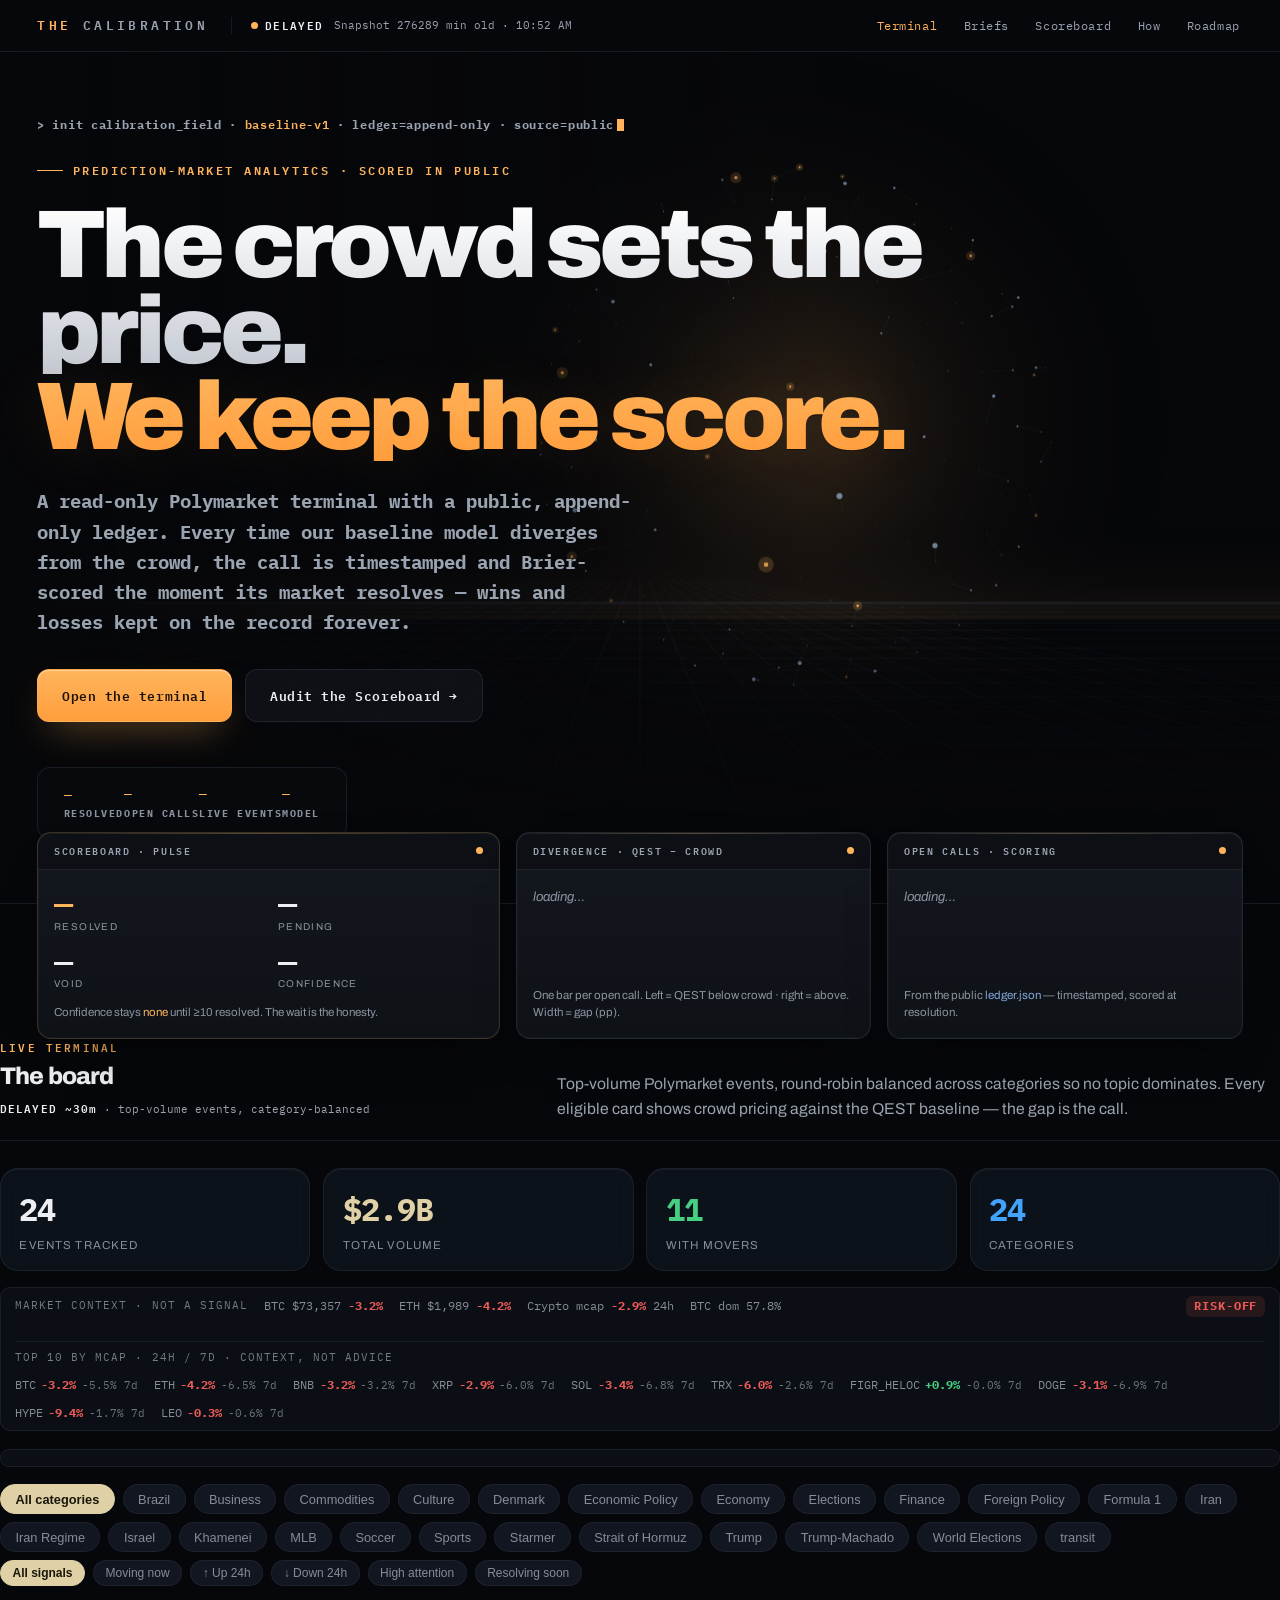
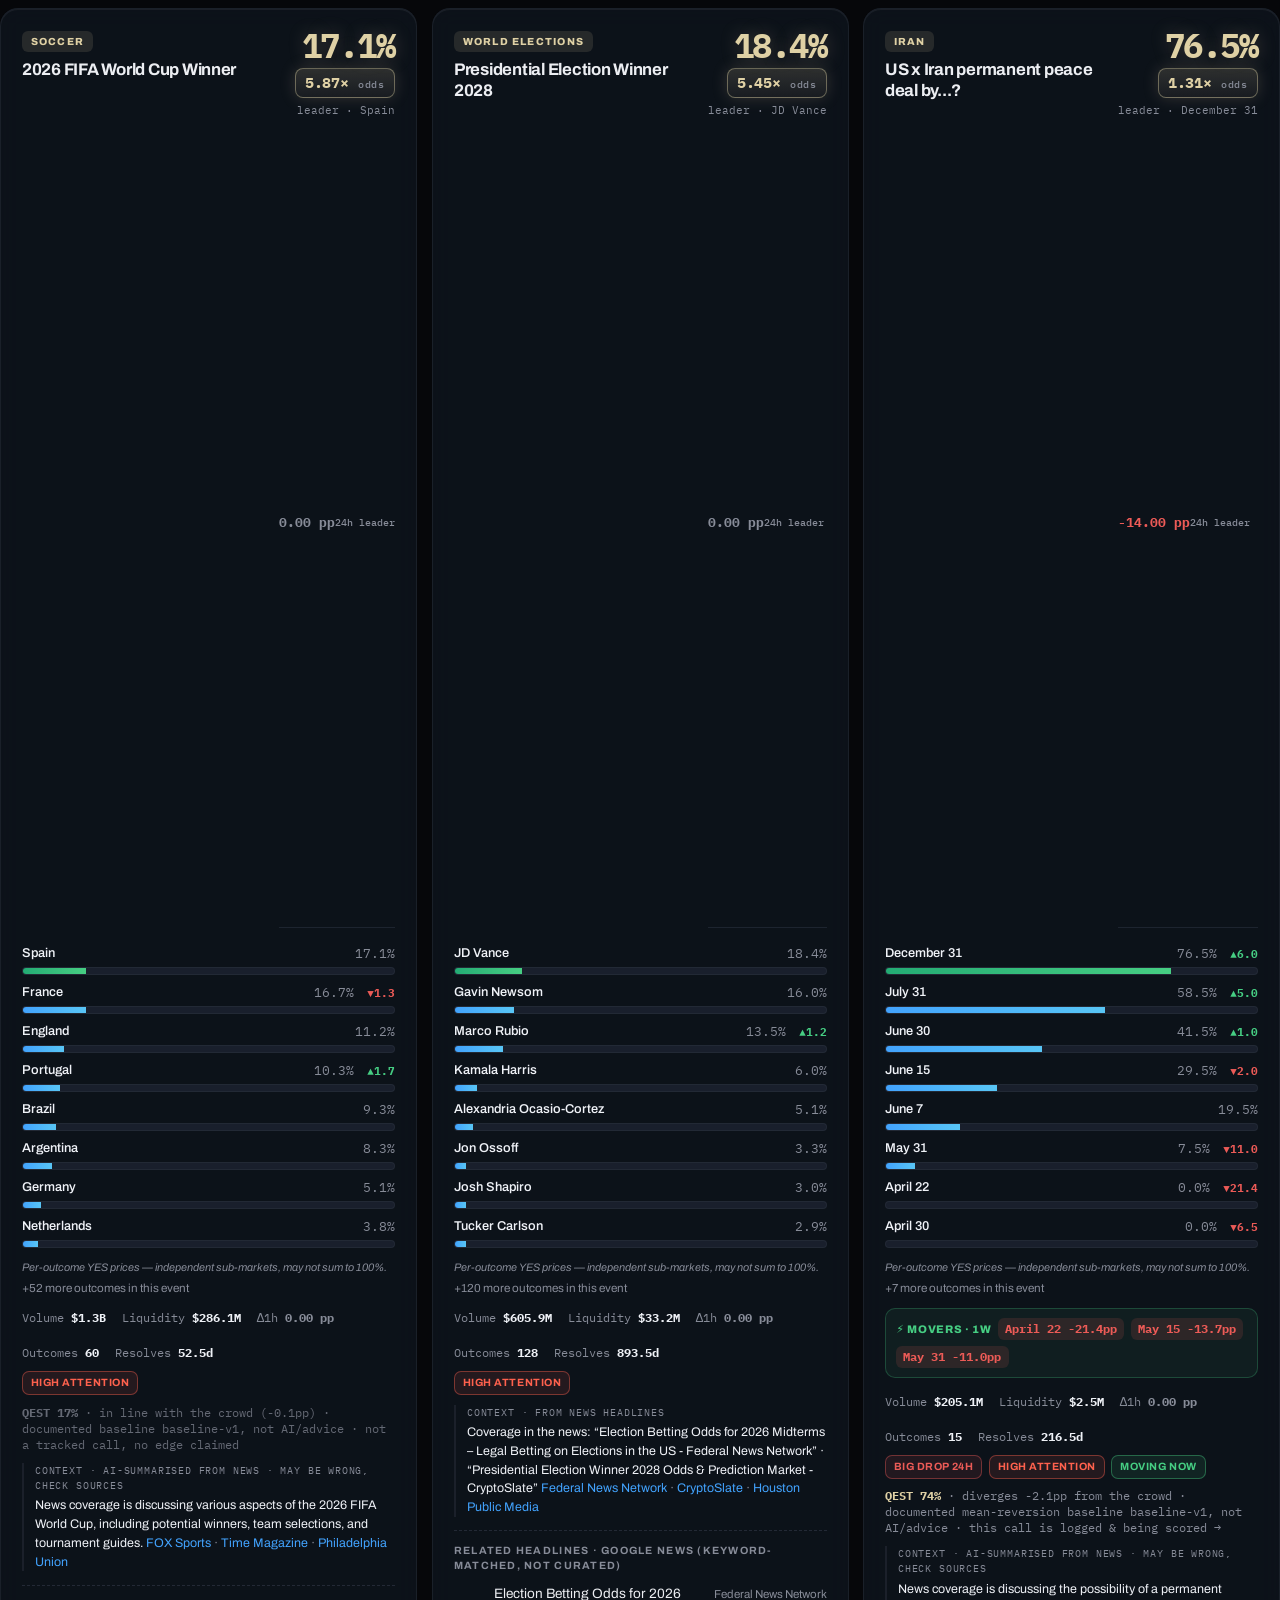
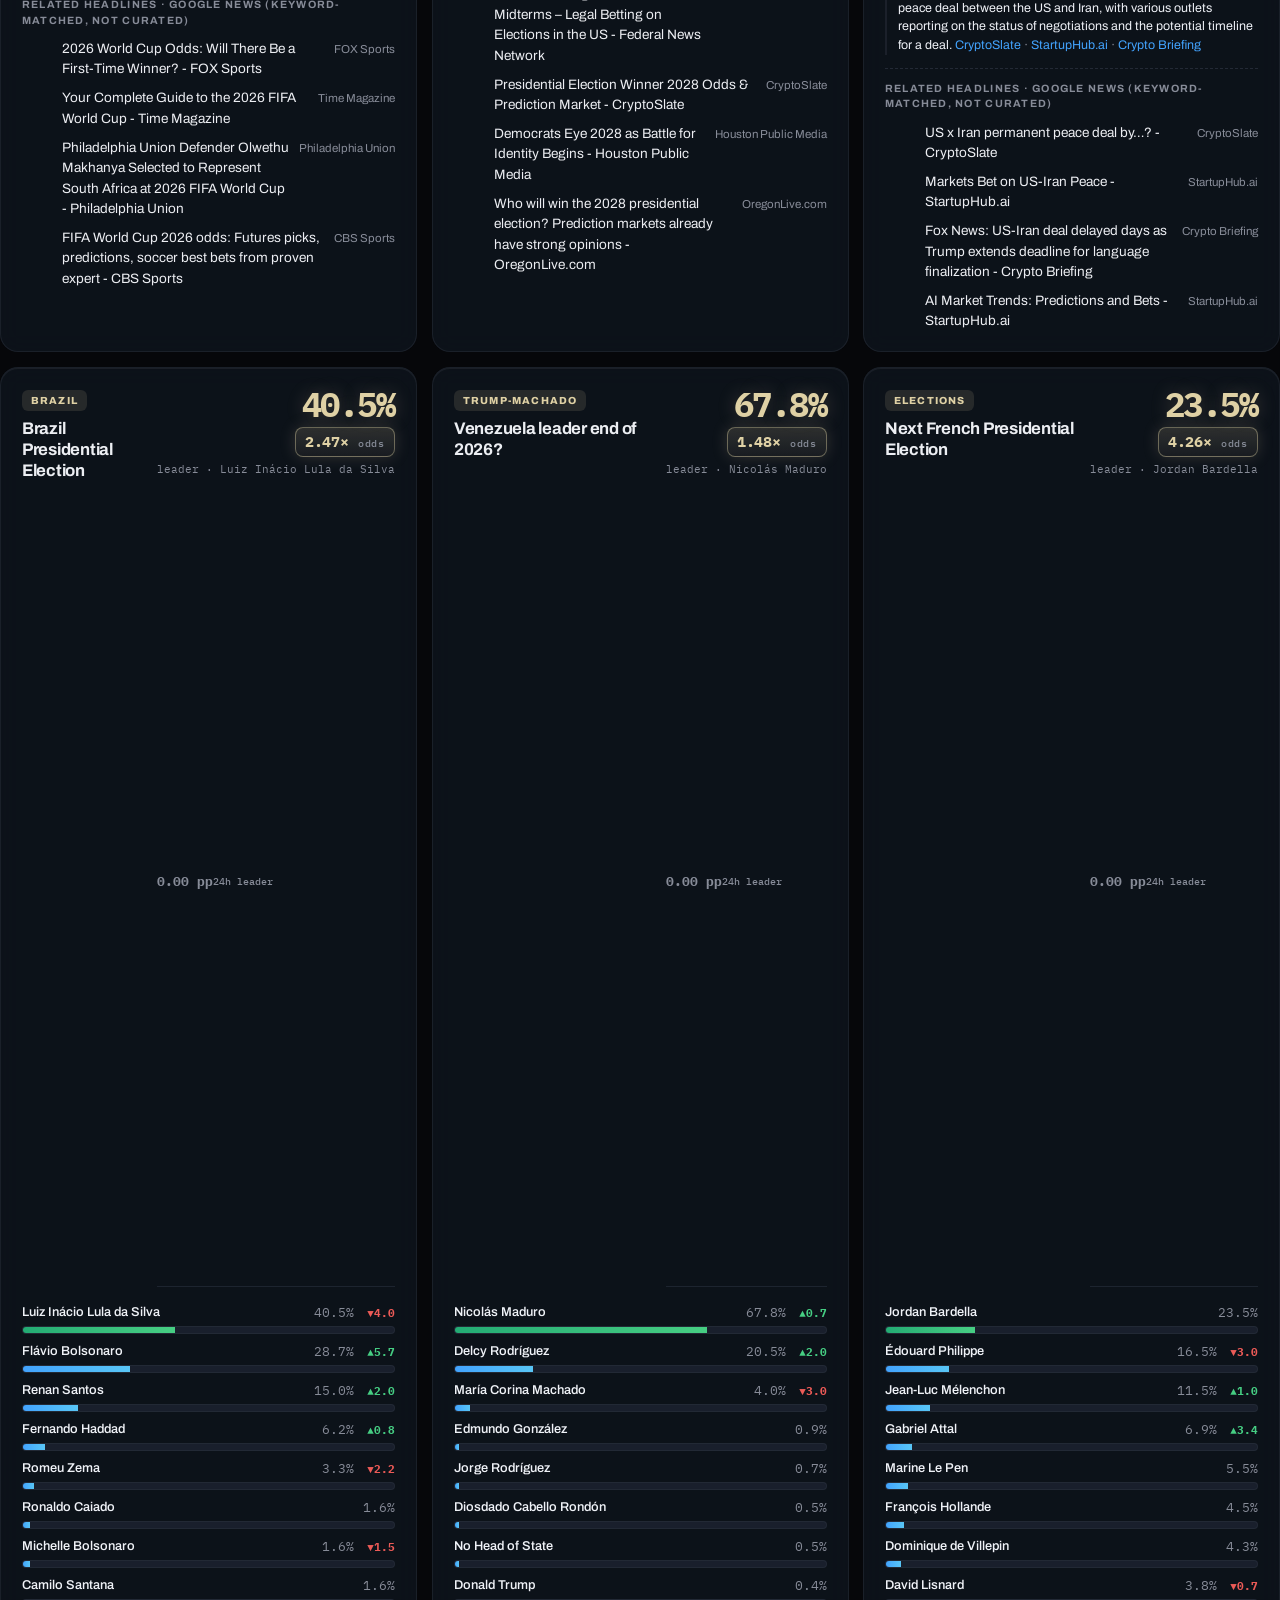
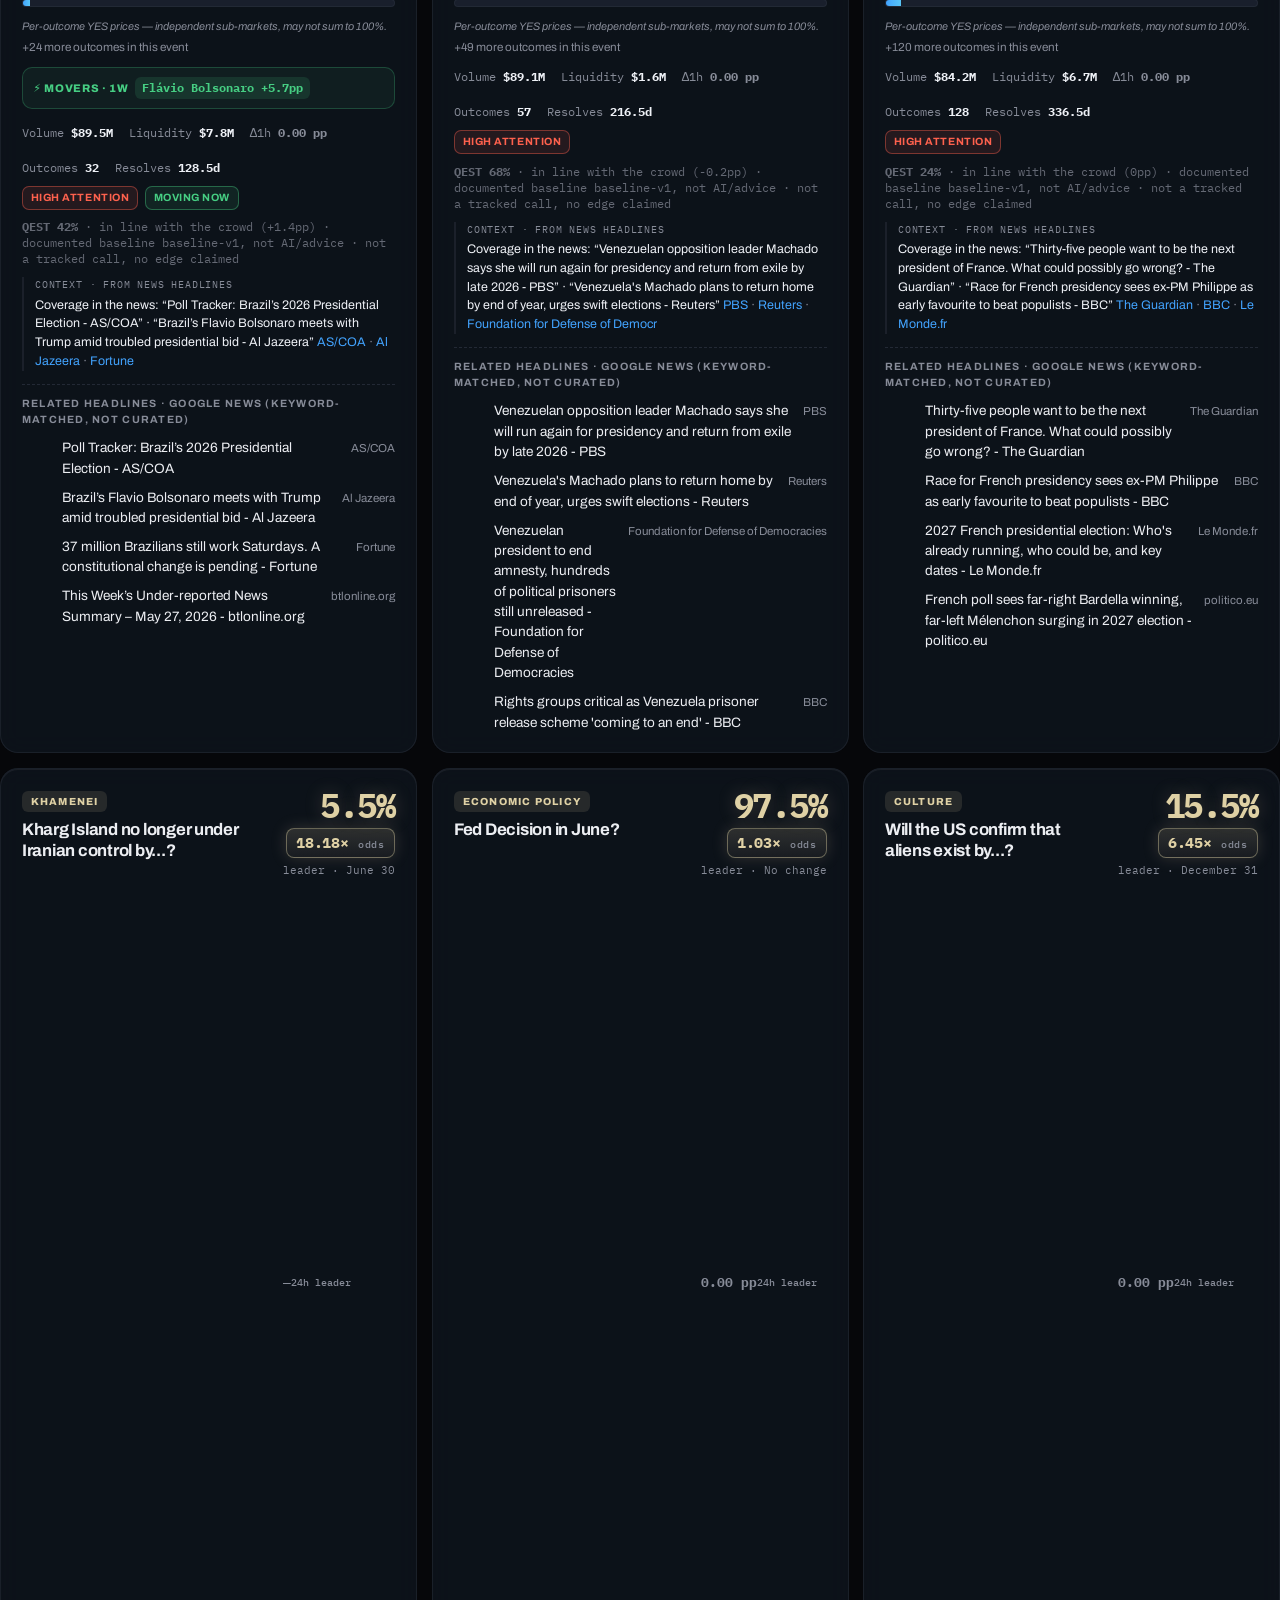
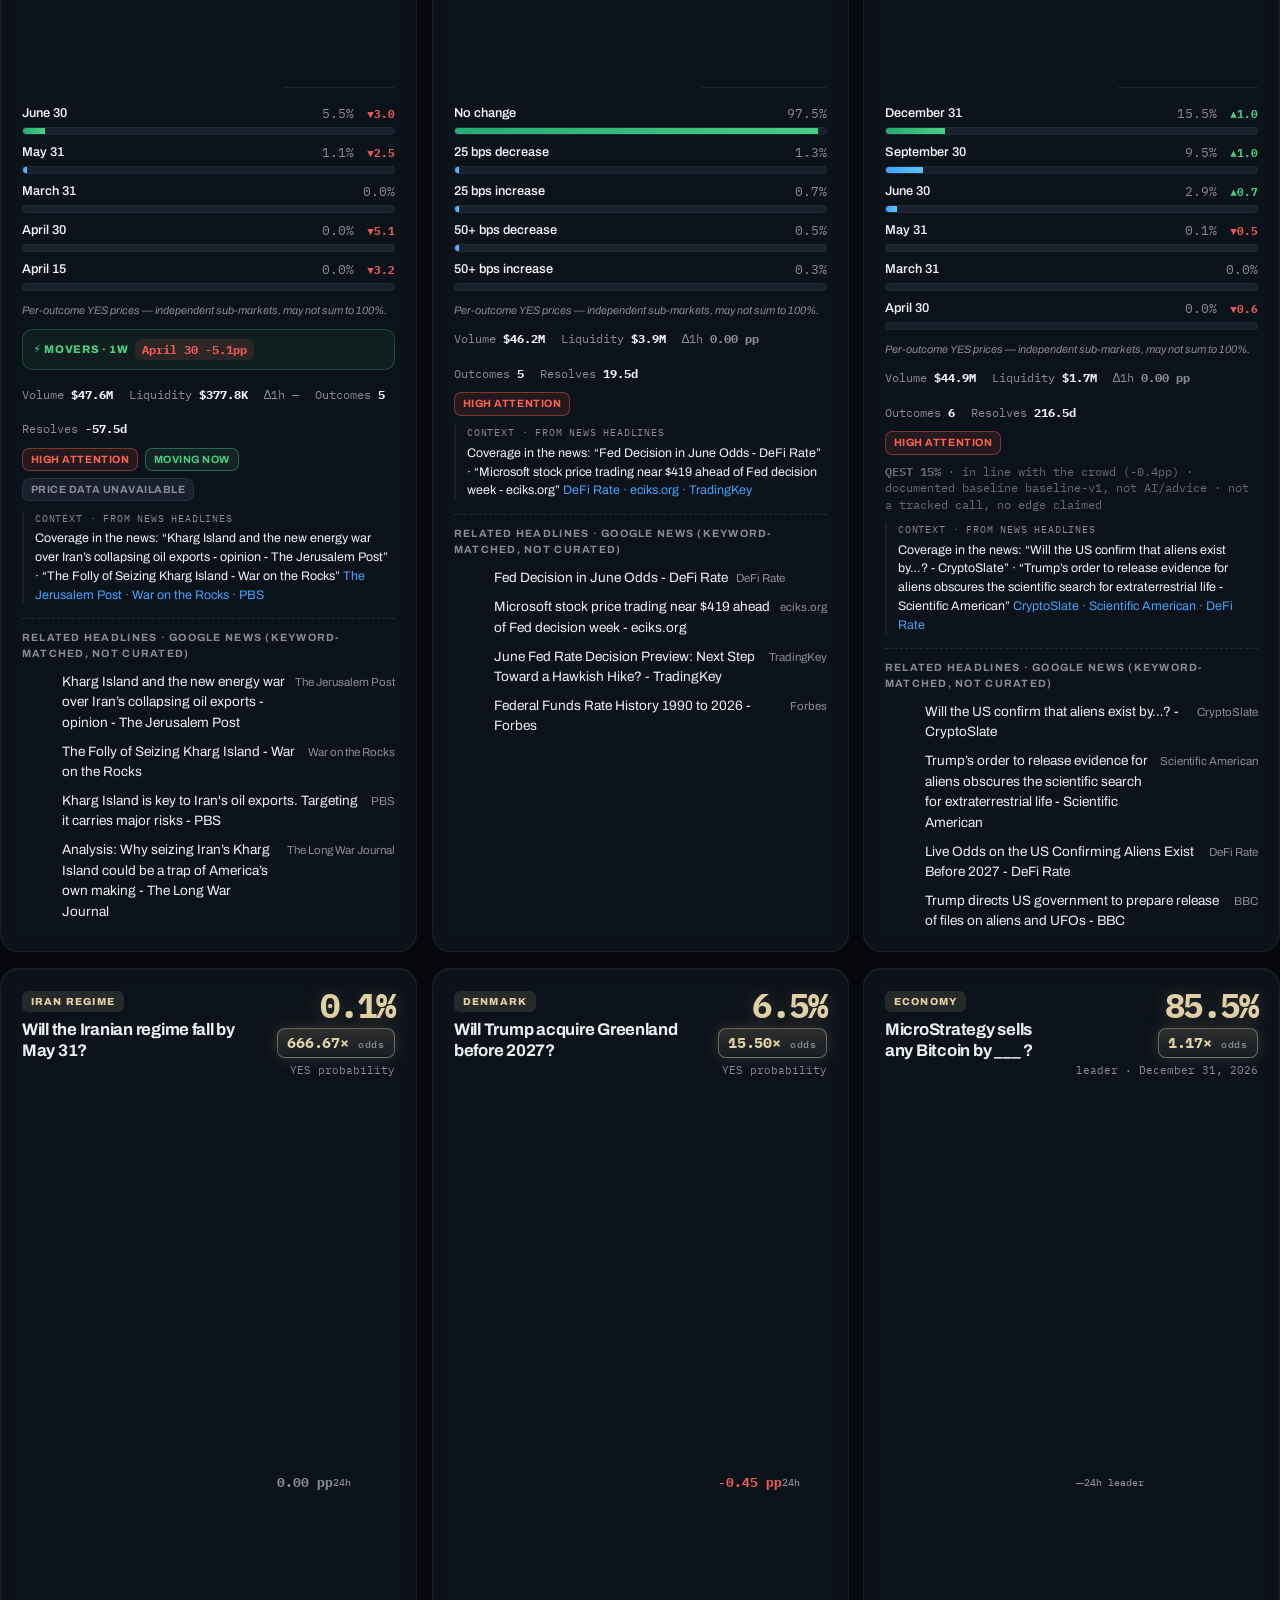
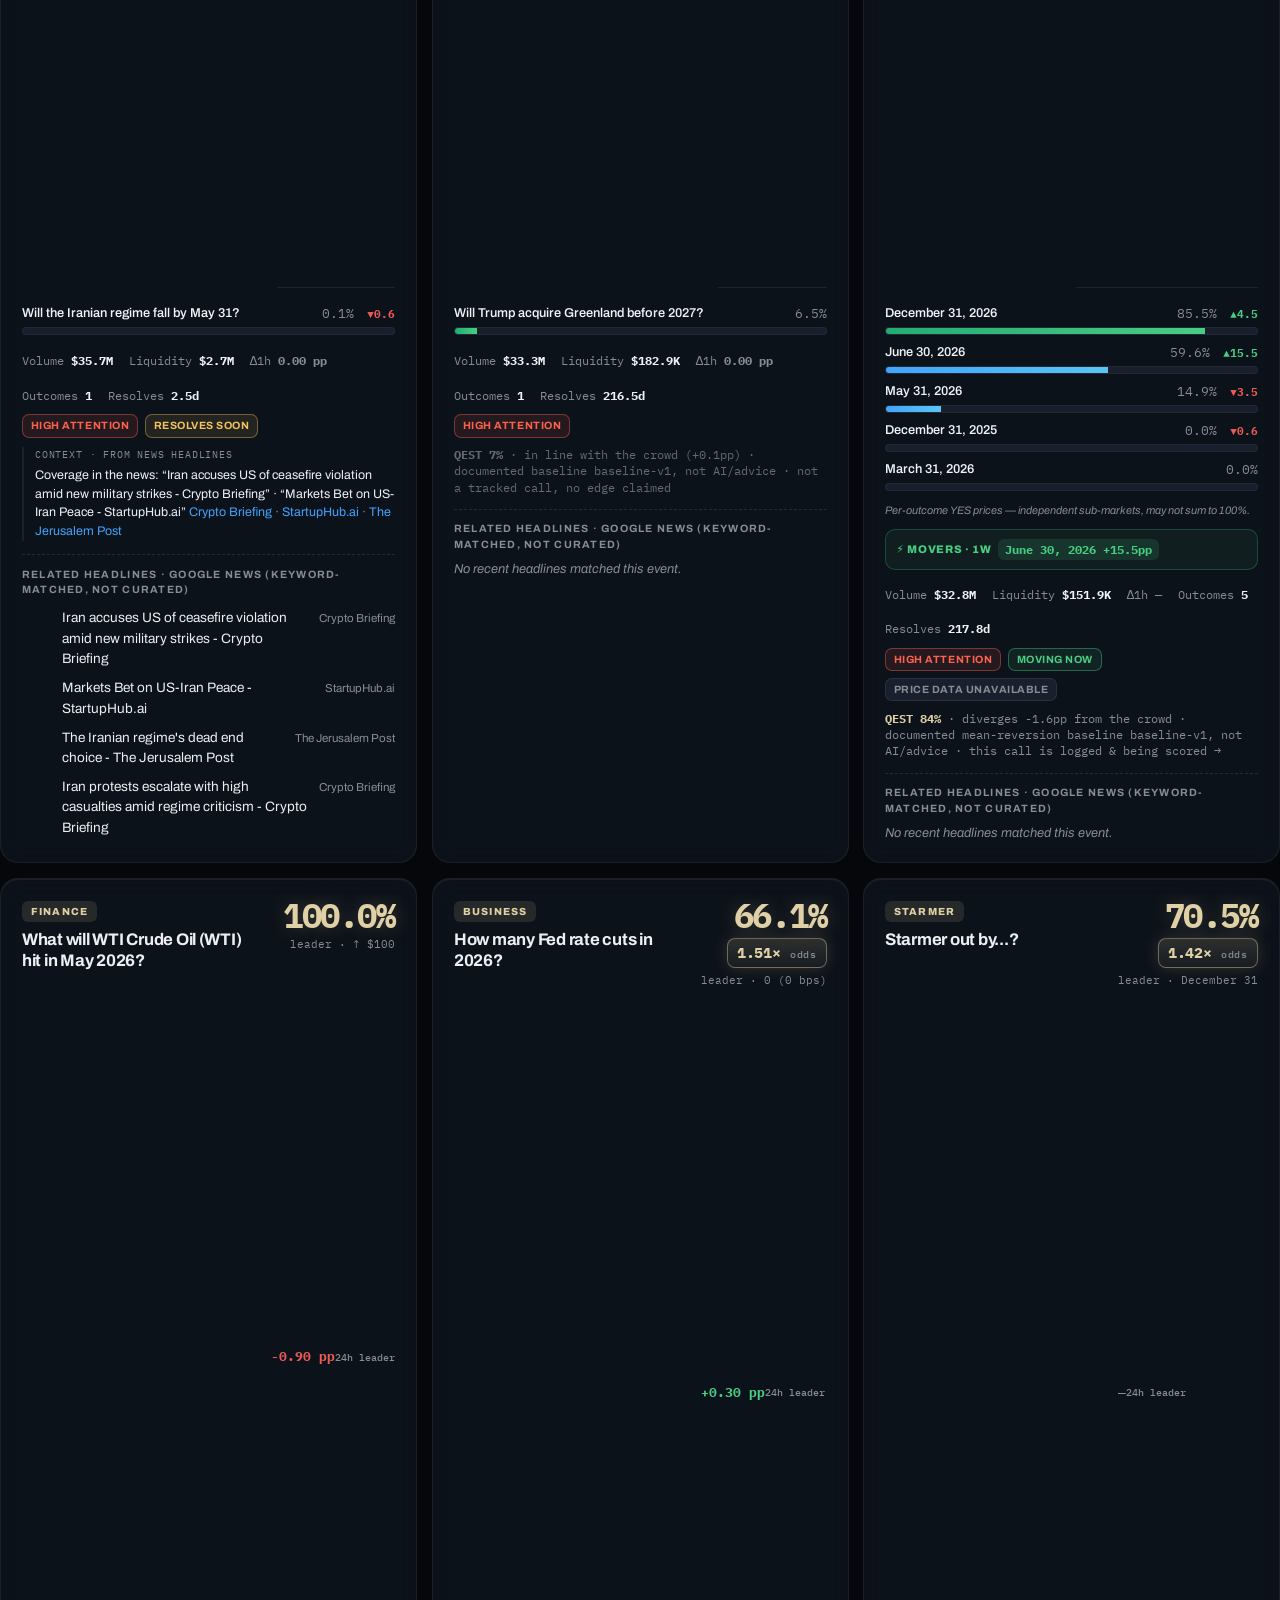
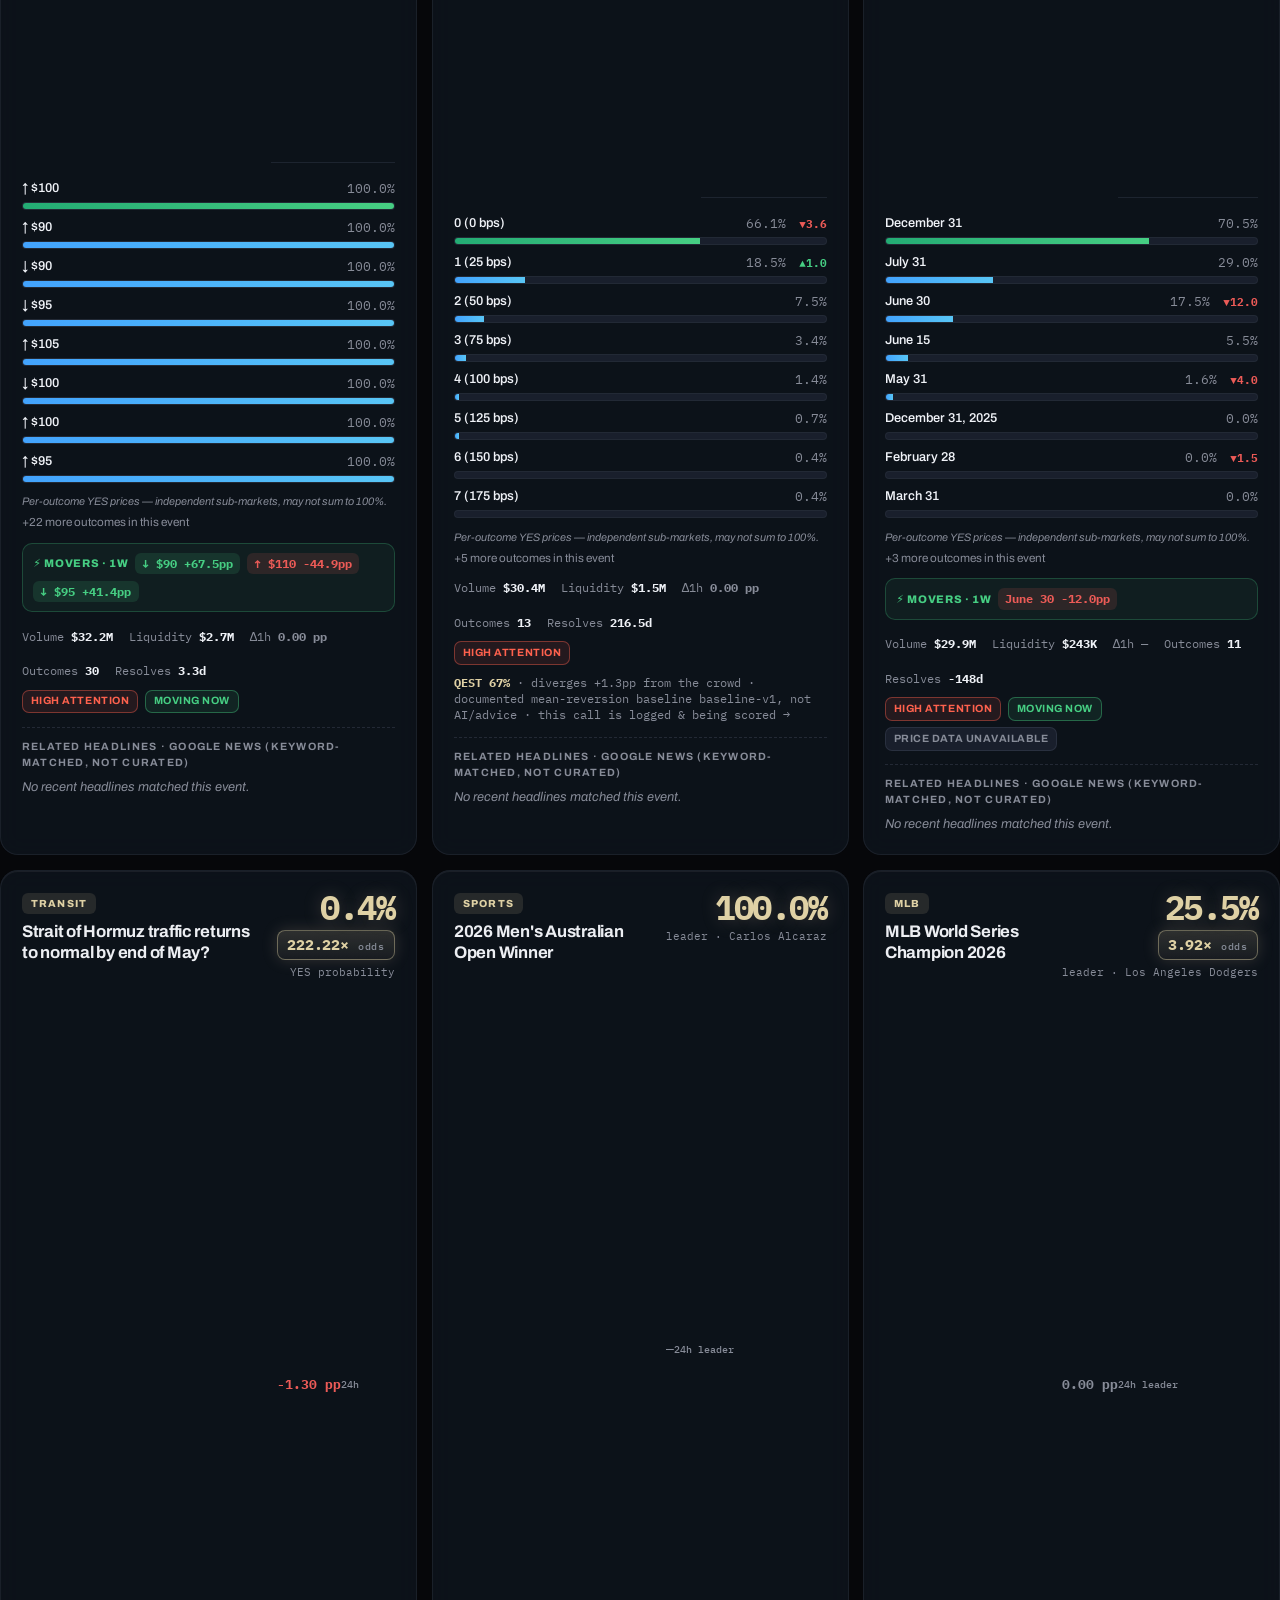
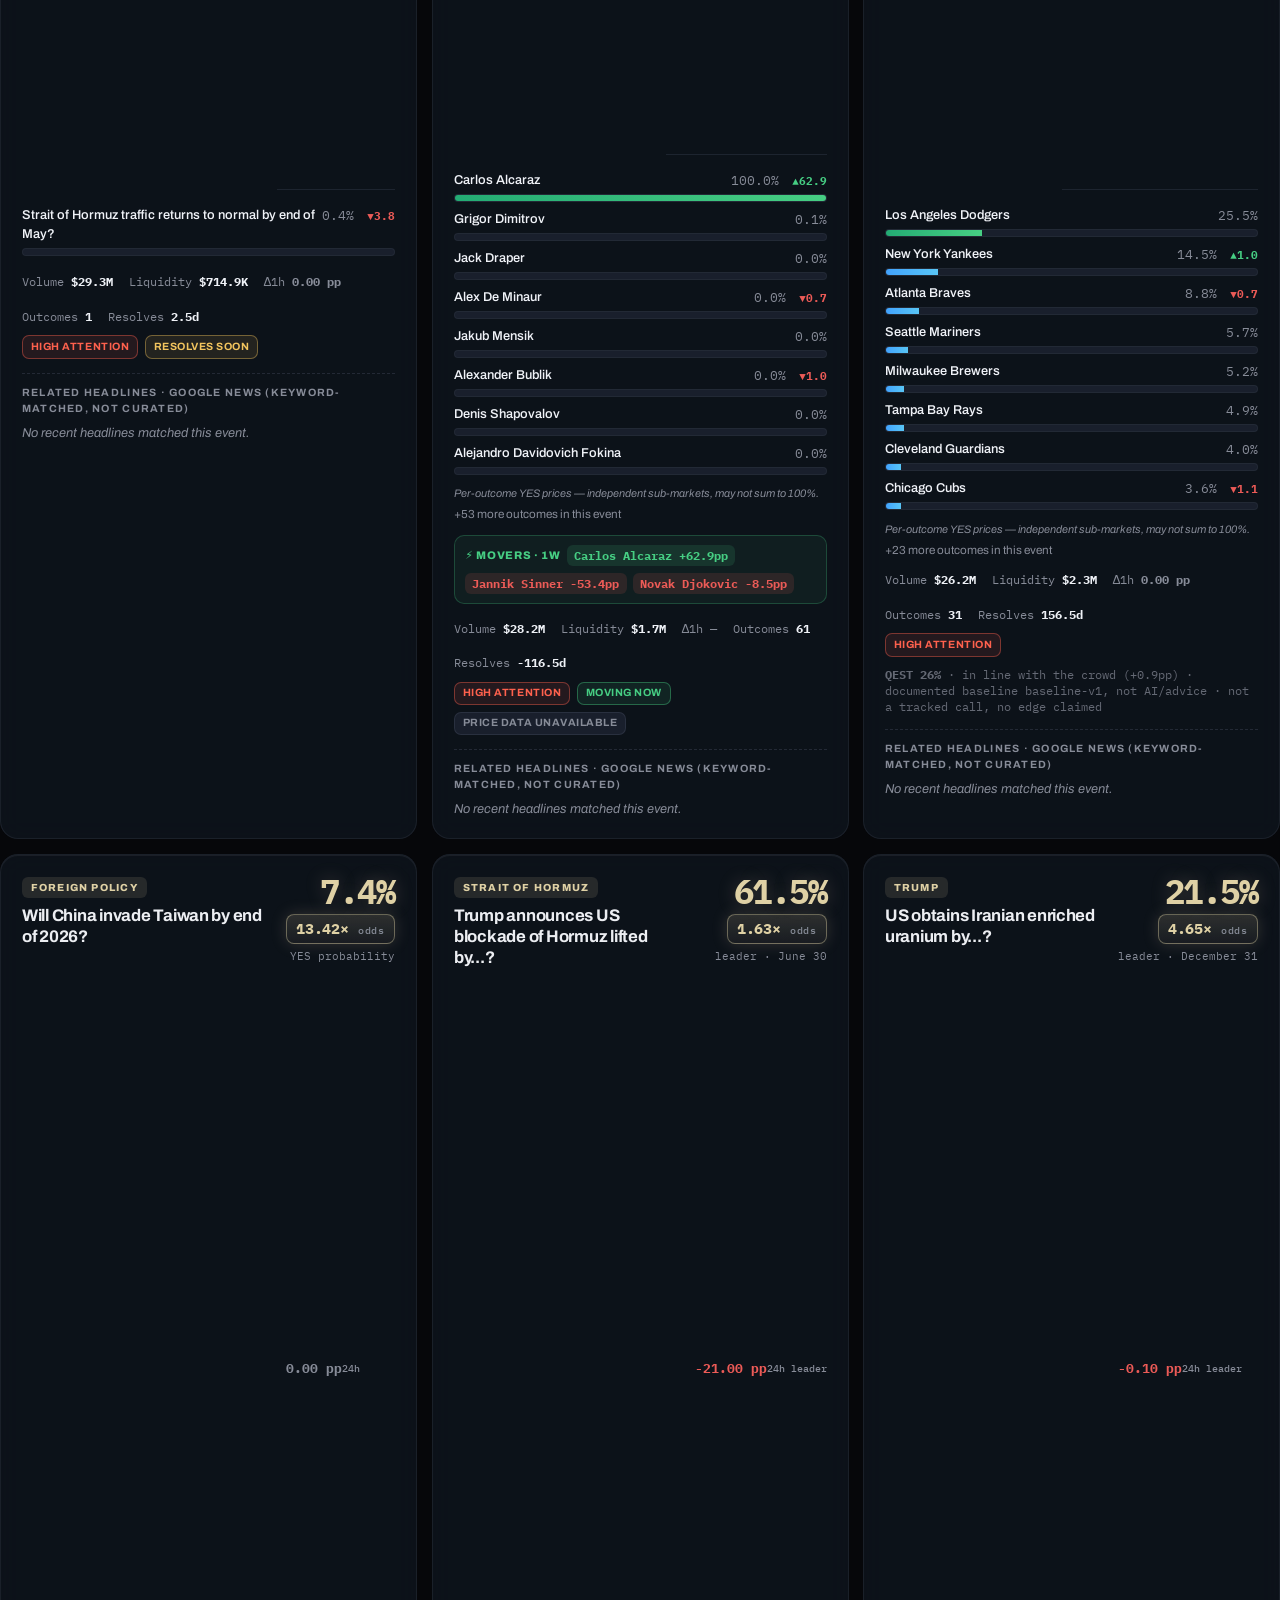
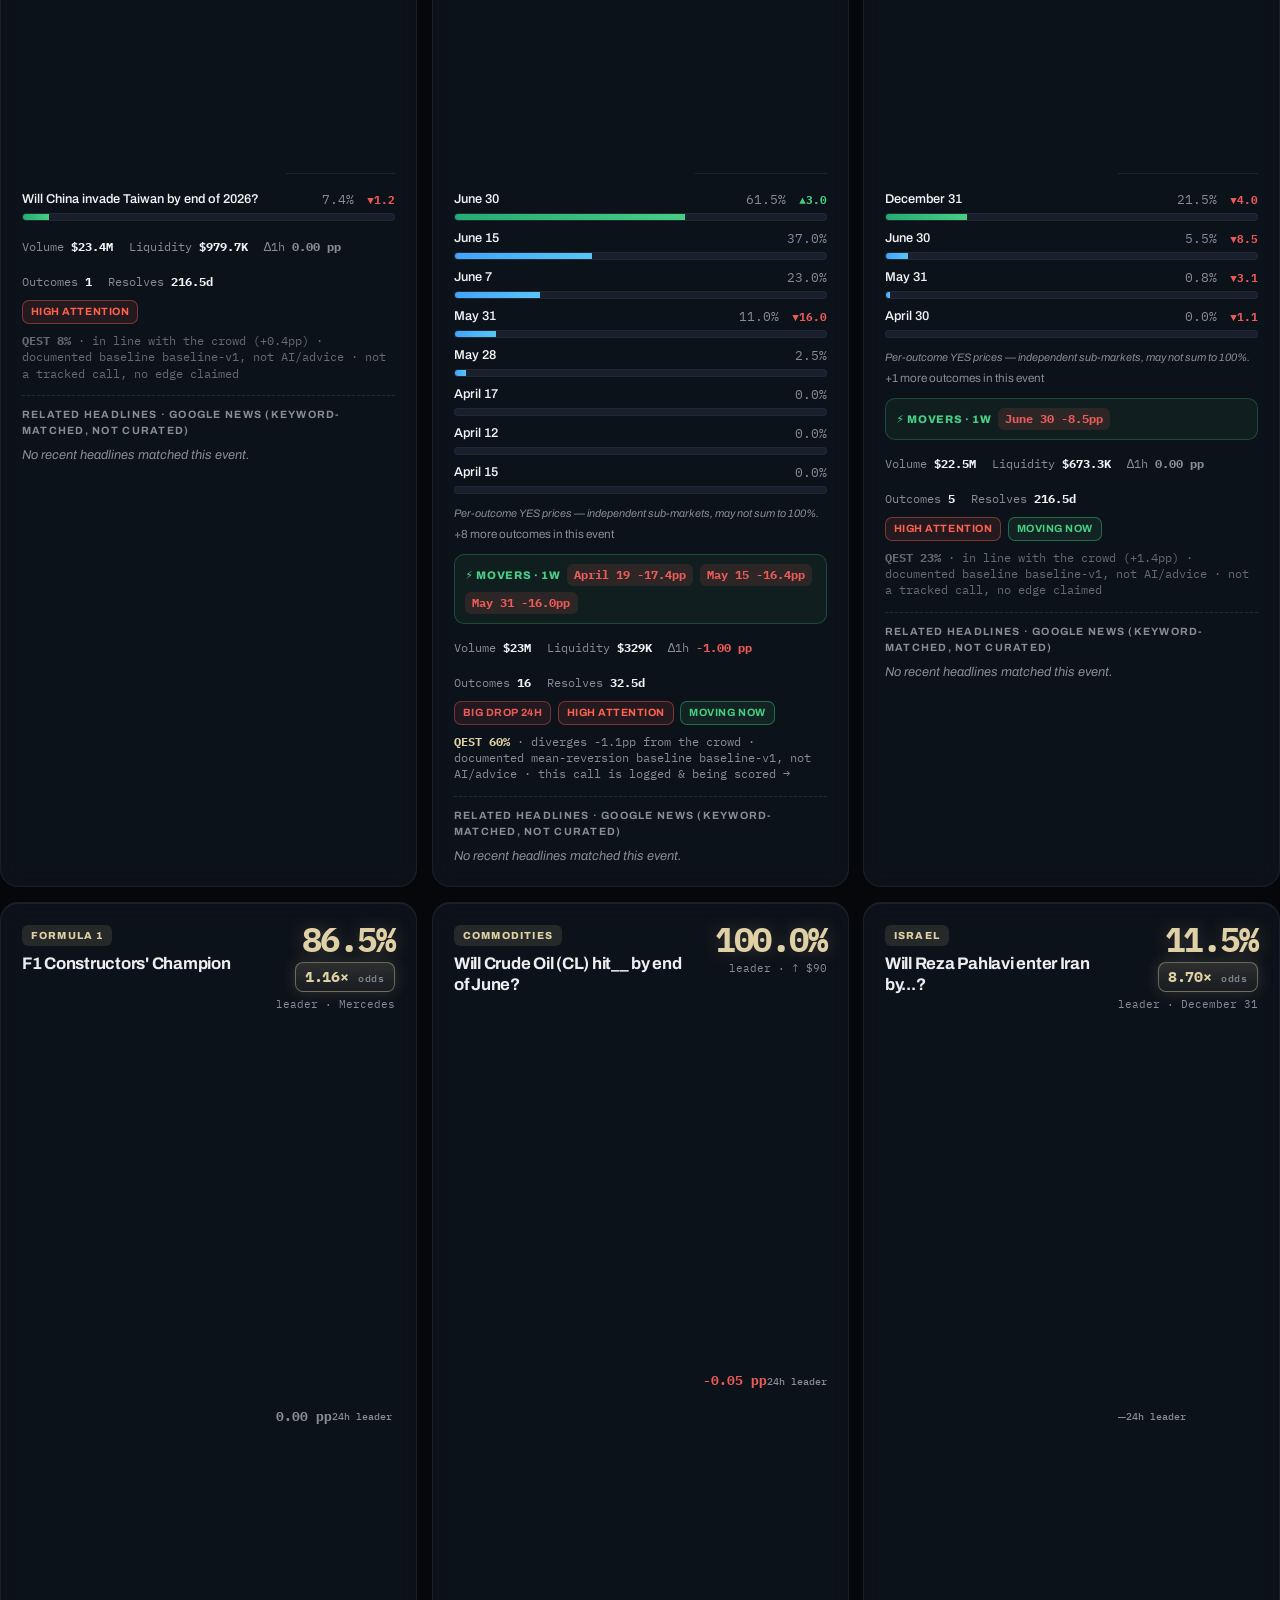
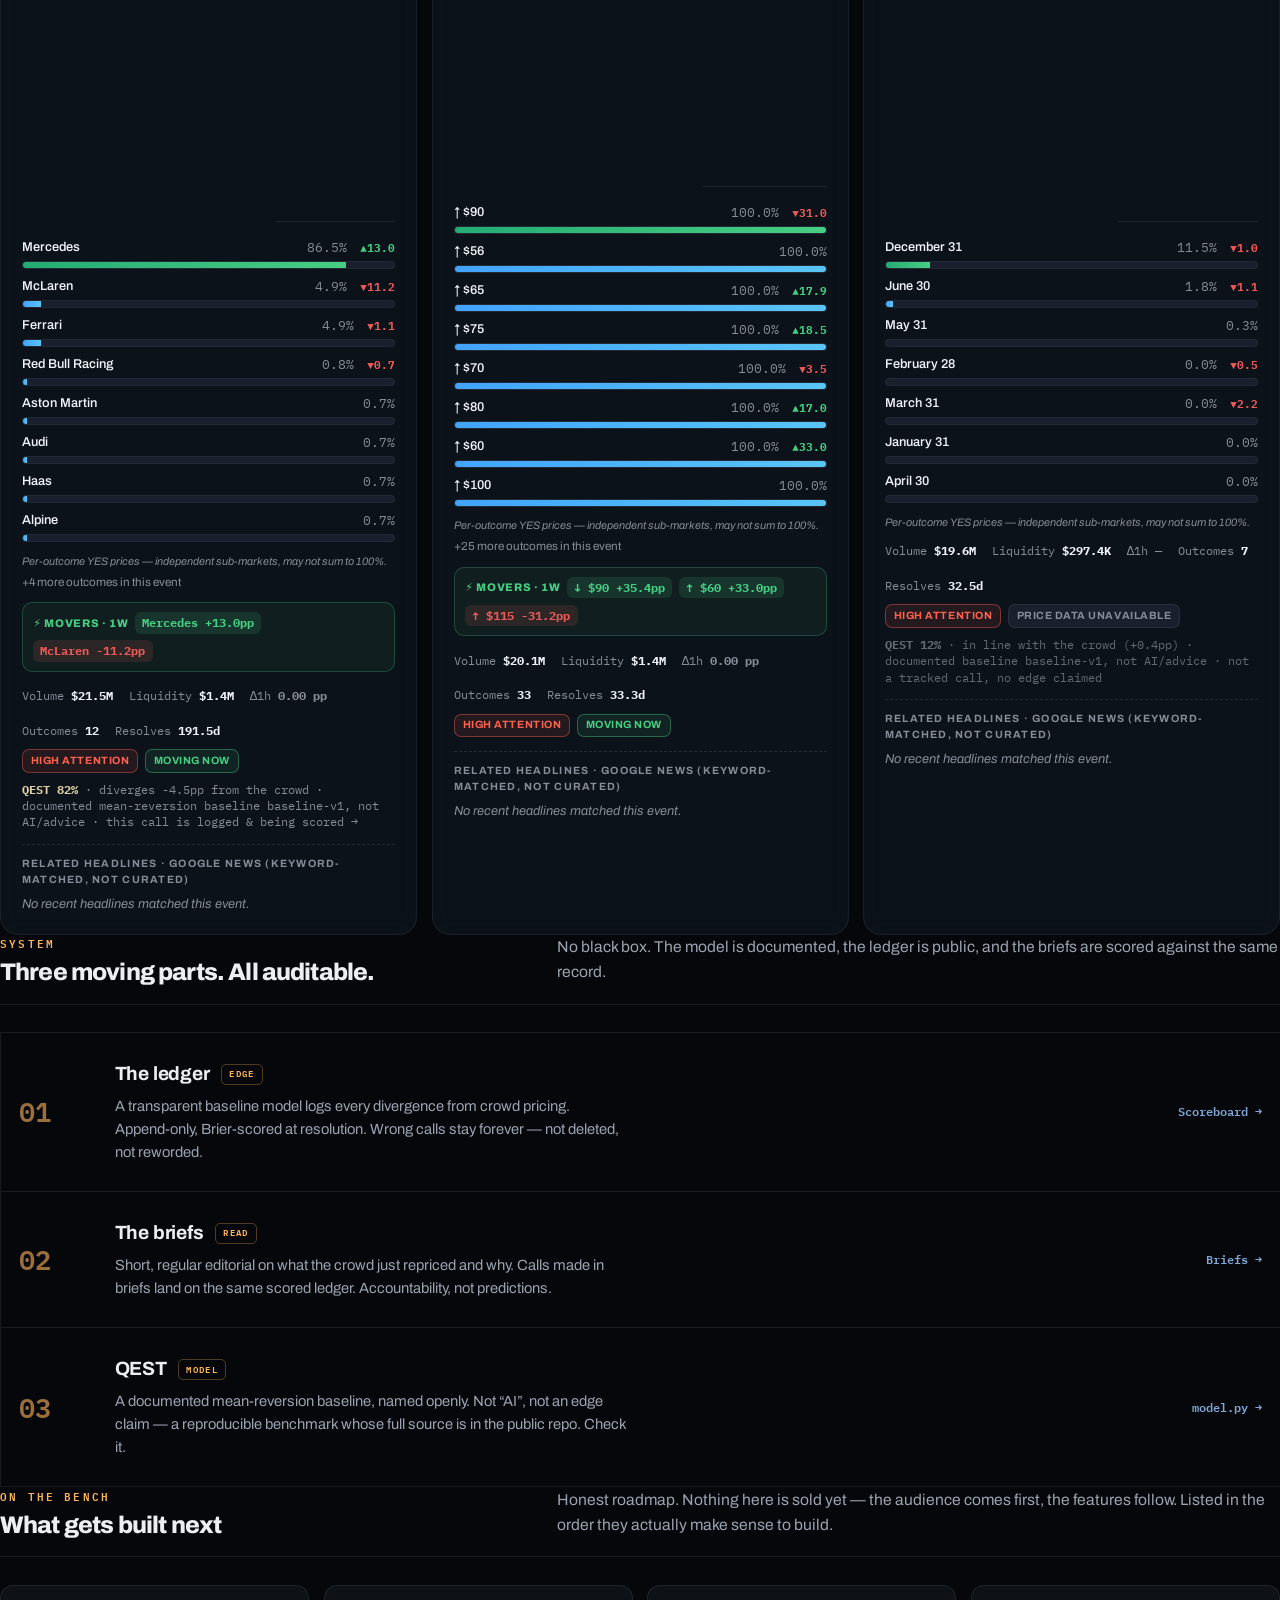
==== commit b0c8a8cf: "fix: stop dead styles.css .hero rule leaking margin/padding onto the new hero The legacy homepage bl" ====
--- a/web/index.html
+++ b/web/index.html
@@ -8,6 +8,7 @@
 <link rel="stylesheet" href="styles.css" />
 <link rel="preconnect" href="https://fonts.googleapis.com" />
 <link rel="preconnect" href="https://fonts.gstatic.com" crossorigin />
+<link rel="preload" as="style" href="https://fonts.googleapis.com/css2?family=Archivo:wght@400;500;600;700;800;900&family=IBM+Plex+Mono:wght@400;500;600&display=swap" />
 <link href="https://fonts.googleapis.com/css2?family=Archivo:wght@400;500;600;700;800;900&family=IBM+Plex+Mono:wght@400;500;600&display=swap" rel="stylesheet" />
   <link rel="icon" href="/the-calibration/favicon.svg" type="image/svg+xml" />
   <link rel="canonical" href="https://tomuks01-sketch.github.io/the-calibration/" />
@@ -38,7 +39,7 @@
   --hair-bright: rgba(255,180,92,0.30);
   --ink: #eceef2;
   --ink-dim: #9aa3b0;
-  --ink-faint: #626b78;
+  --ink-faint: #8a939f;
   --amber: #ffb45c;
   --amber-2: #ff9e3d;
   --amber-glow: rgba(255,180,92,0.45);
@@ -57,6 +58,7 @@
 }
 .home::before { /* engineering grid + grain over the whole page */
   content: ""; position: fixed; inset: 0; z-index: -2; pointer-events: none;
+  will-change: transform;
   background:
     linear-gradient(rgba(150,170,200,0.025) 1px, transparent 1px) 0 0 / 100% 46px,
     linear-gradient(90deg, rgba(150,170,200,0.025) 1px, transparent 1px) 0 0 / 46px 100%,
@@ -89,25 +91,29 @@
 #generated.stale { color: var(--amber-2); }
 .rail nav { margin-left:auto; display:flex; gap:1.25rem; }
 .rail nav a { font-family:var(--mono); font-size:0.72rem; color:var(--ink-dim); text-decoration:none; letter-spacing:0.05em; transition:color .2s; }
+.rail nav a { padding: 0.35rem 0.2rem; }
 .rail nav a:hover, .rail nav a[aria-current="page"] { color: var(--ink); }
 .rail nav a[aria-current="page"] { color: var(--amber); }
+.rail nav a:focus-visible, .slink:focus-visible { outline: 2px solid var(--amber); outline-offset: 3px; border-radius: 3px; }
 
 /* ---------------- HERO ---------------- */
-.hero { position: relative; min-height: clamp(620px, 90vh, 880px); overflow: hidden; display: flex; align-items: center; border-bottom: 1px solid var(--hair); }
+.hero { position: relative; margin: 0; padding: 0; min-height: clamp(620px, 90vh, 880px); overflow: hidden; display: flex; align-items: center; border-bottom: 1px solid var(--hair); }
 #hero-canvas { position:absolute; inset:0; width:100%; height:100%; z-index:0; pointer-events:none; }
 .hero-scrim { position:absolute; inset:0; z-index:1; pointer-events:none;
-  background: linear-gradient(90deg, var(--void) 4%, rgba(6,7,10,0.55) 40%, transparent 72%),
-              linear-gradient(0deg, var(--void) 0%, transparent 30%); }
+  background: linear-gradient(90deg, var(--void) 0%, rgba(6,7,10,0.4) 38%, transparent 66%),
+              linear-gradient(0deg, var(--void) 0%, transparent 32%); }
 .hero-inner { position: relative; z-index: 2; width: 100%; max-width: var(--mx); margin-inline: auto; padding: 4rem var(--pad); }
 .hero-boot { font-family: var(--mono); font-size: 0.72rem; color: var(--ink-dim); margin-bottom: 1.5rem; letter-spacing: 0.06em; opacity:0; animation: fade .8s ease forwards; }
 .hero-boot b { color: var(--amber); font-weight: 600; }
 .hero-boot .cur { display:inline-block; width:7px; height:1.05em; background:var(--amber); margin-left:3px; vertical-align:-2px; animation: blink 1.1s step-end infinite; }
 .hero-eyebrow { display:inline-flex; align-items:center; gap:0.6rem; font-family:var(--mono); font-size:0.72rem; font-weight:600; letter-spacing:0.22em; text-transform:uppercase; color:var(--amber); margin-bottom:1.4rem; opacity:0; animation: rise .7s var(--ease,cubic-bezier(.16,1,.3,1)) .15s forwards; }
 .hero-eyebrow i { width:26px; height:1px; background:var(--amber); display:inline-block; }
-.hero h1 { font-family: var(--sans); font-weight: 900; font-size: clamp(2.6rem, 1rem + 6.6vw, 6rem); line-height: 0.94; letter-spacing: -0.045em; max-width: 17ch; color: var(--ink); }
-.hero h1 .l1 { display:block; opacity:0; animation: rise .8s cubic-bezier(.16,1,.3,1) .28s forwards; }
+.hero h1 { font-family: var(--sans); font-weight: 900; font-size: clamp(2.6rem, 1rem + 6.6vw, 6rem); line-height: 0.9; letter-spacing: -0.05em; max-width: 17ch; color: var(--ink); }
+.hero h1 .l1 { display:block; opacity:0; animation: rise .8s cubic-bezier(.16,1,.3,1) .28s forwards;
+  background: linear-gradient(180deg, #ffffff, #c4c9d2); -webkit-background-clip:text; background-clip:text; color:transparent; }
 .hero h1 .l2 { display:block; opacity:0; animation: rise .8s cubic-bezier(.16,1,.3,1) .42s forwards;
-  background: linear-gradient(180deg, var(--amber), var(--amber-2)); -webkit-background-clip:text; background-clip:text; color:transparent; }
+  background: linear-gradient(180deg, var(--amber), var(--amber-2)); -webkit-background-clip:text; background-clip:text; color:transparent;
+  text-shadow: 0 0 60px rgba(255,180,92,0.10); filter: drop-shadow(0 1px 0 rgba(0,0,0,0.5)); }
 .hero .lede { color: var(--ink-dim); font-size: clamp(1rem, 0.9rem + 0.5vw, 1.18rem); line-height: 1.6; max-width: 54ch; margin: 1.6rem 0 2rem; opacity:0; animation: rise .8s cubic-bezier(.16,1,.3,1) .56s forwards; }
 .hero-cta { display:flex; flex-wrap:wrap; gap:0.8rem; margin-bottom: 2.8rem; opacity:0; animation: rise .8s cubic-bezier(.16,1,.3,1) .7s forwards; }
 .btn { display:inline-flex; align-items:center; gap:0.5rem; padding:0.95rem 1.5rem; border-radius:12px; font-family:var(--mono); font-weight:600; font-size:0.84rem; letter-spacing:0.04em; text-decoration:none; transition: transform .22s, box-shadow .22s, border-color .2s, color .2s; }
@@ -124,8 +130,13 @@
 
 /* ---------------- Panels ---------------- */
 .panel { position:relative; background: linear-gradient(180deg, var(--carbon-2), var(--carbon-1)); border:1px solid var(--hair); border-radius:14px; overflow:hidden; display:flex; flex-direction:column;
-  box-shadow: inset 0 1px 0 rgba(255,255,255,.04), 0 30px 60px -40px #000; }
+  -webkit-backdrop-filter: blur(12px) saturate(140%); backdrop-filter: blur(12px) saturate(140%);
+  box-shadow: inset 0 1px 0 rgba(255,255,255,.07), inset 0 0 0 1px rgba(150,170,200,0.04), 0 24px 48px -28px rgba(0,0,0,0.85); }
 .panel::after { content:""; position:absolute; top:0; left:0; right:0; height:1px; background:linear-gradient(90deg,transparent,var(--hair-bright),transparent); }
+/* focal leftmost panel: brighter seam + a slow ambient sweep across it */
+.bento > .panel:first-child { border-color: rgba(255,180,92,0.18); }
+.bento > .panel:first-child::before { content:""; position:absolute; top:0; left:0; right:0; height:1px; z-index:3;
+  background:linear-gradient(90deg,transparent,var(--amber),transparent); transform:translateX(-100%); animation: sweep 7s ease-in-out 1.5s infinite; }
 .panel .pbar { display:flex; align-items:center; justify-content:space-between; padding:0.65rem 1rem; border-bottom:1px solid var(--hair); background:rgba(8,10,13,0.55); }
 .panel .ptag { font-family:var(--mono); font-size:0.64rem; font-weight:600; letter-spacing:0.16em; color:var(--ink-dim); }
 .panel .pbody { padding:1.1rem 1rem; display:flex; flex-direction:column; gap:0.75rem; flex:1; }
@@ -174,9 +185,11 @@
 
 /* ---------------- System spec ---------------- */
 .spec { list-style:none; margin:0; padding:0; }
-.spec li { display:grid; grid-template-columns:4.5rem 1fr auto; gap:1.5rem; align-items:center; padding:1.7rem 0; border-bottom:1px solid var(--hair); }
+.spec li { display:grid; grid-template-columns:4.5rem 1fr auto; gap:1.5rem; align-items:center; padding:1.7rem 1.1rem; border-bottom:1px solid var(--hair); border-left:1px solid var(--hair); transition: border-color .25s, background .25s; }
 .spec li:first-child { border-top:1px solid var(--hair); }
-.spec .no { font-family:var(--mono); font-size:1.7rem; font-weight:600; color:var(--amber); opacity:0.65; }
+.spec li:hover { border-left-color: var(--amber); background: linear-gradient(90deg, rgba(255,180,92,0.04), transparent 40%); }
+.spec li:hover .no { opacity:1; }
+.spec .no { font-family:var(--mono); font-size:1.7rem; font-weight:600; color:var(--amber); opacity:0.6; transition:opacity .25s; }
 .spec h3 { font-size:1.2rem; font-weight:700; letter-spacing:-0.01em; margin-bottom:0.4rem; display:flex; align-items:center; gap:0.7rem; }
 .spec .edge { font-family:var(--mono); font-size:0.58rem; font-weight:600; letter-spacing:0.14em; text-transform:uppercase; color:var(--amber); padding:0.16rem 0.46rem; border:1px solid var(--hair-bright); border-radius:5px; }
 .spec p { color:var(--ink-dim); font-size:0.92rem; line-height:1.55; max-width:64ch; }
@@ -216,6 +229,9 @@
   .hero-readout { grid-auto-flow:row; grid-template-columns:repeat(2,1fr); gap:1rem 1.6rem; }
   .spec li { grid-template-columns:2.6rem 1fr; } .spec .slink { grid-column:2; justify-self:start; }
   .benchgrid { grid-template-columns:1fr; }
+  /* backdrop-filter is costly on low-end mobile GPUs — drop it, keep legibility */
+  .rail, .hero-readout, .panel { -webkit-backdrop-filter:none; backdrop-filter:none; }
+  .rail { background: rgba(7,8,11,0.95); }
 }
 @media (prefers-reduced-motion: reduce) {
   .home * { animation: none !important; }
@@ -254,7 +270,7 @@
       <a href="#terminal" class="btn primary">Open the terminal</a>
       <a href="scoreboard/" class="btn ghost">Audit the Scoreboard →</a>
     </div>
-    <div class="hero-readout" id="hero-stats" aria-label="Live state">
+    <div class="hero-readout" id="hero-stats" aria-label="Live state" aria-live="polite">
       <div><span class="hs-v" data-stat="resolved">—</span><span class="hs-l">Resolved</span></div>
       <div><span class="hs-v" data-stat="pending">—</span><span class="hs-l">Open calls</span></div>
       <div><span class="hs-v" data-stat="events">—</span><span class="hs-l">Live events</span></div>
@@ -266,7 +282,7 @@
 <!-- ======= SIGNATURE LIVE BENTO ======= -->
 <section class="bento" aria-label="Live calibration record">
   <article class="panel">
-    <div class="pbar"><span class="ptag">SCOREBOARD · PULSE</span><span class="dotlive" title="updated every 30 min by cron"></span></div>
+    <div class="pbar"><span class="ptag">SCOREBOARD · PULSE</span><span class="dotlive" role="img" aria-label="Live, updated every 30 minutes"></span></div>
     <div class="pbody">
       <div class="statgrid" id="pr-status-grid">
         <div><span class="bignum amber" data-stat="resolved">—</span><span class="statlab">Resolved</span></div>
@@ -280,7 +296,7 @@
   </article>
 
   <article class="panel">
-    <div class="pbar"><span class="ptag">DIVERGENCE · QEST − CROWD</span><span class="dotlive"></span></div>
+    <div class="pbar"><span class="ptag">DIVERGENCE · QEST − CROWD</span><span class="dotlive" role="img" aria-label="Live"></span></div>
     <div class="pbody">
       <div id="proof-divergence" class="divchart"><p class="skel">loading…</p></div>
       <p class="pfoot">One bar per open call. Left = QEST below crowd · right = above. Width = gap (pp).</p>
@@ -288,7 +304,7 @@
   </article>
 
   <article class="panel">
-    <div class="pbar"><span class="ptag">OPEN CALLS · SCORING</span><span class="dotlive"></span></div>
+    <div class="pbar"><span class="ptag">OPEN CALLS · SCORING</span><span class="dotlive" role="img" aria-label="Live"></span></div>
     <div class="pbody">
       <ul id="proof-open-calls" class="calls"><li class="skel">loading…</li></ul>
       <p class="pfoot">From the public <a href="ledger.json">ledger.json</a> — timestamped, scored at resolution.</p>
@@ -337,7 +353,7 @@
       <a class="slink" href="briefs/">Briefs →</a></li>
     <li><span class="no">03</span><div><h3>QEST <span class="edge">model</span></h3>
       <p>A documented mean-reversion baseline, named openly. Not “AI”, not an edge claim — a reproducible benchmark whose full source is in the public repo. Check it.</p></div>
-      <a class="slink" href="https://github.com/tomuks01-sketch/the-calibration/blob/main/src/model.py" target="_blank" rel="noopener">model.py →</a></li>
+      <a class="slink" href="https://github.com/tomuks01-sketch/the-calibration/blob/main/src/model.py" target="_blank" rel="noopener">model.py →<span class="sr-only"> (opens in new tab)</span></a></li>
   </ol>
 </section>
 
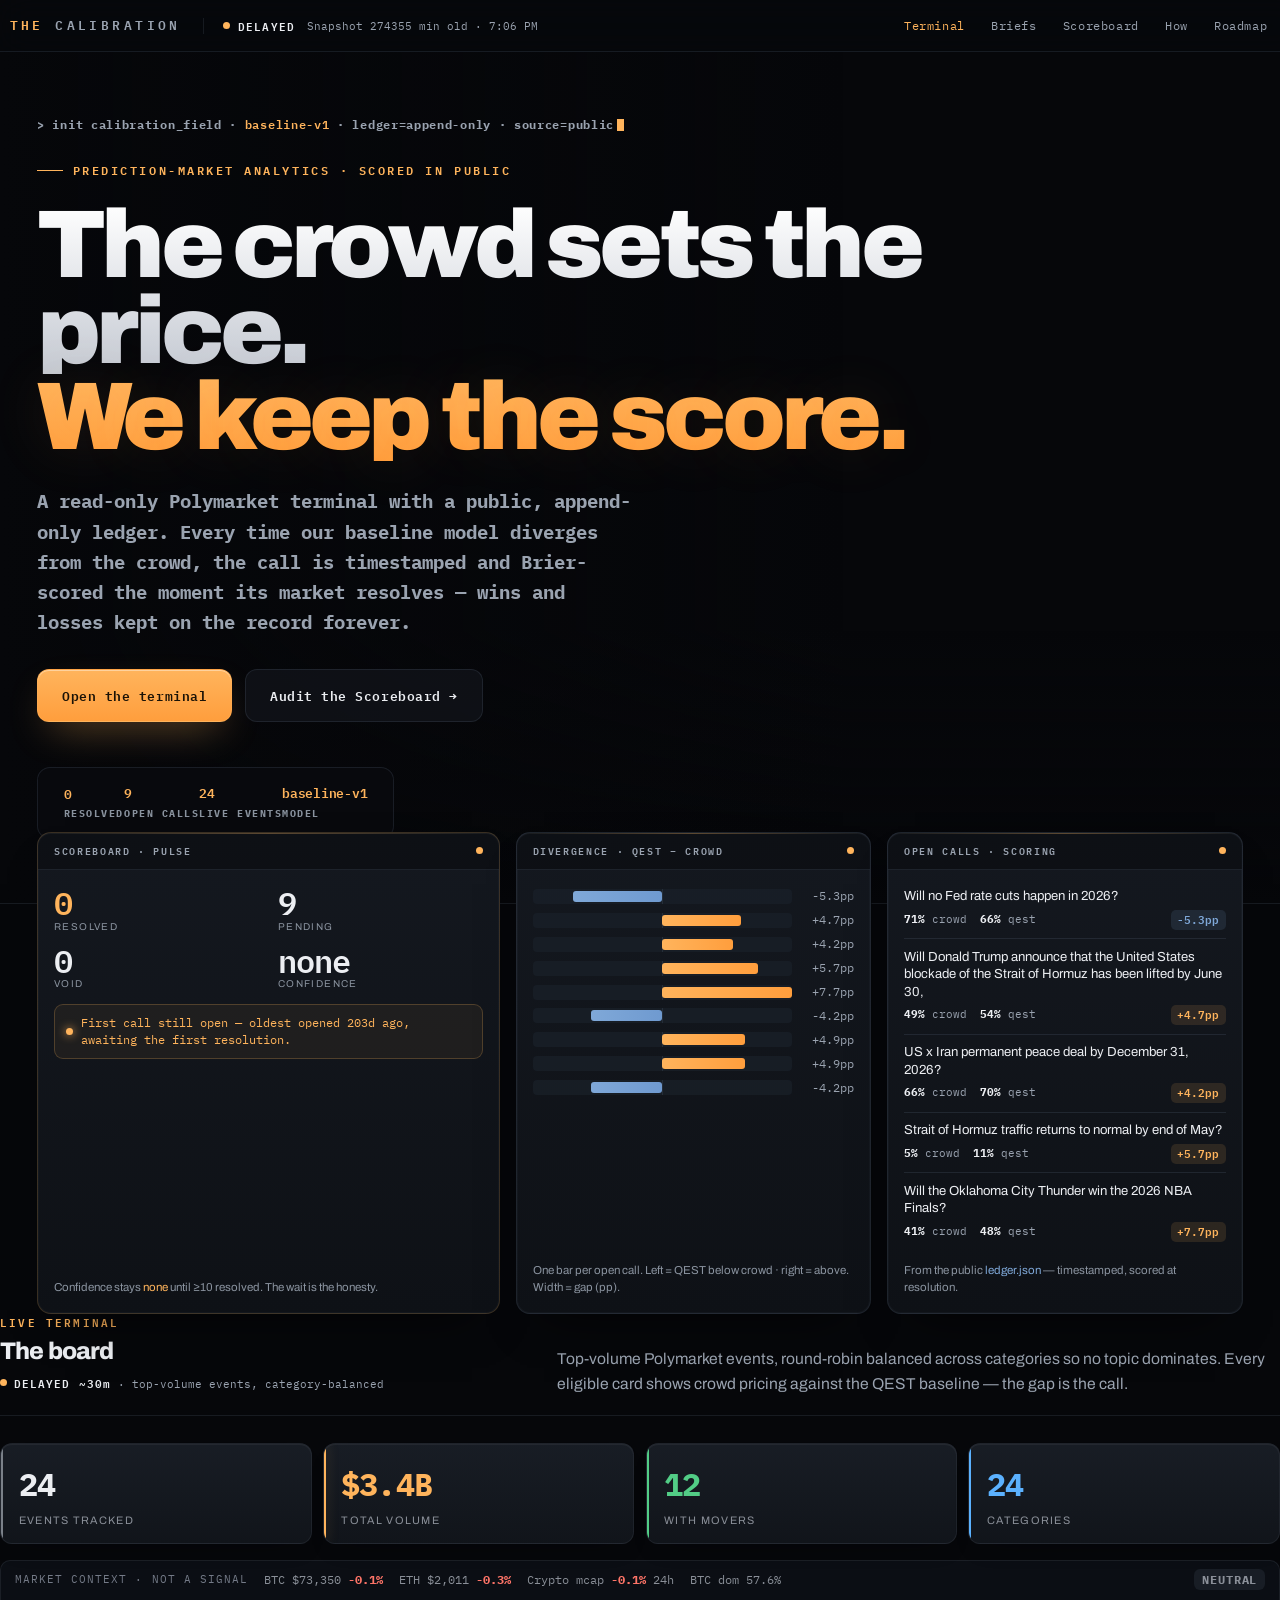
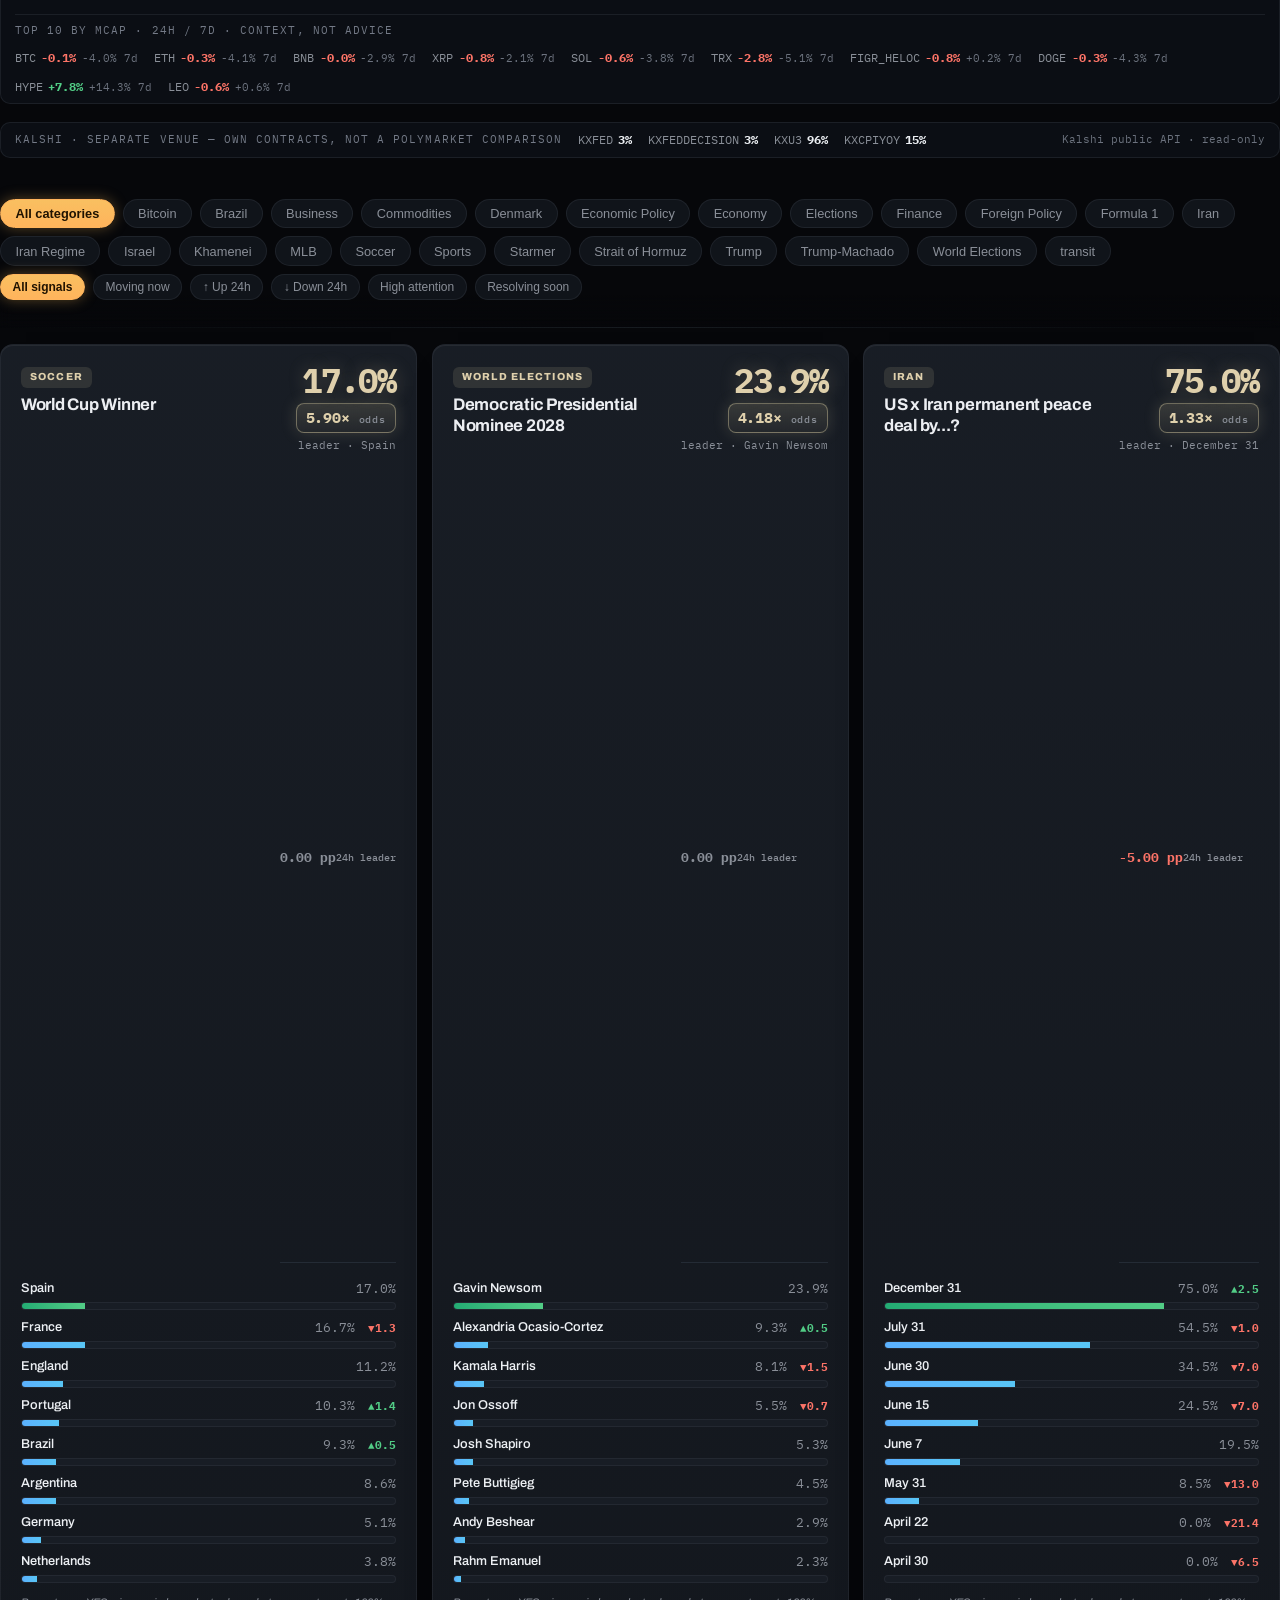
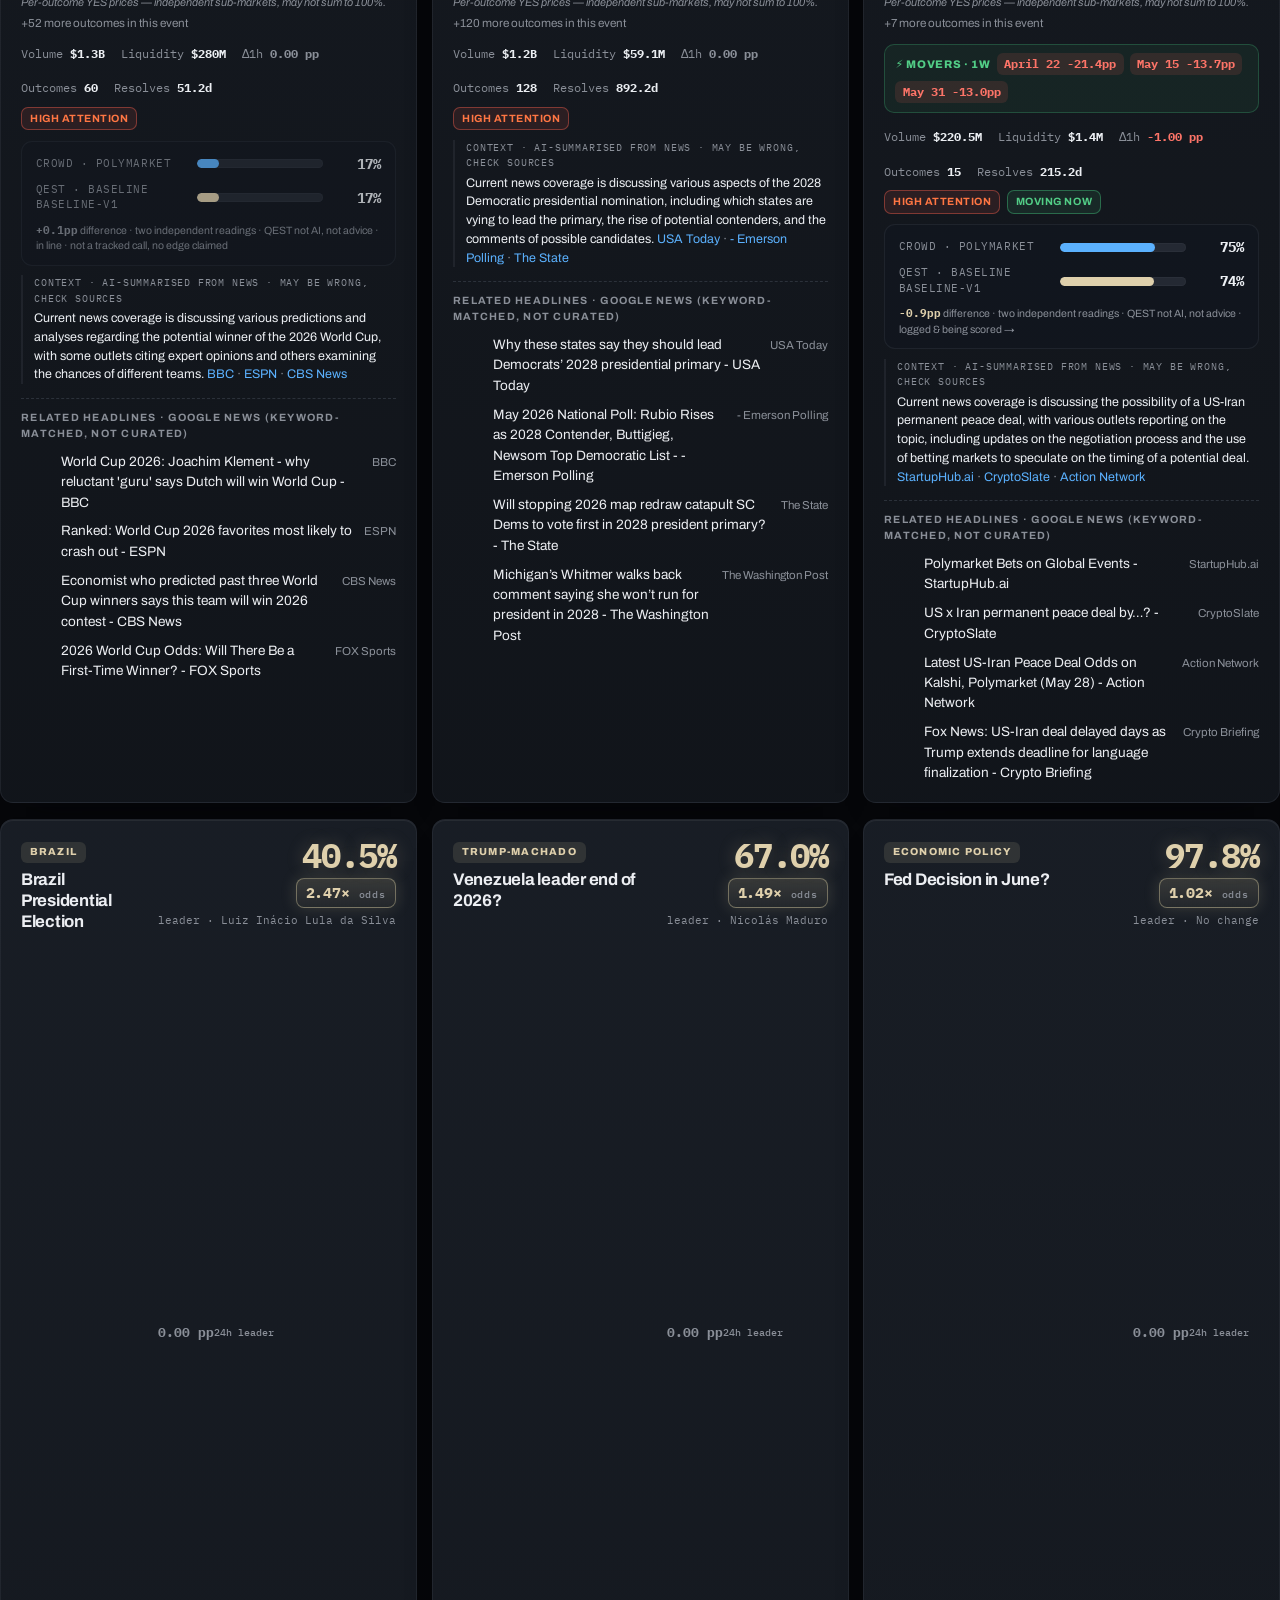
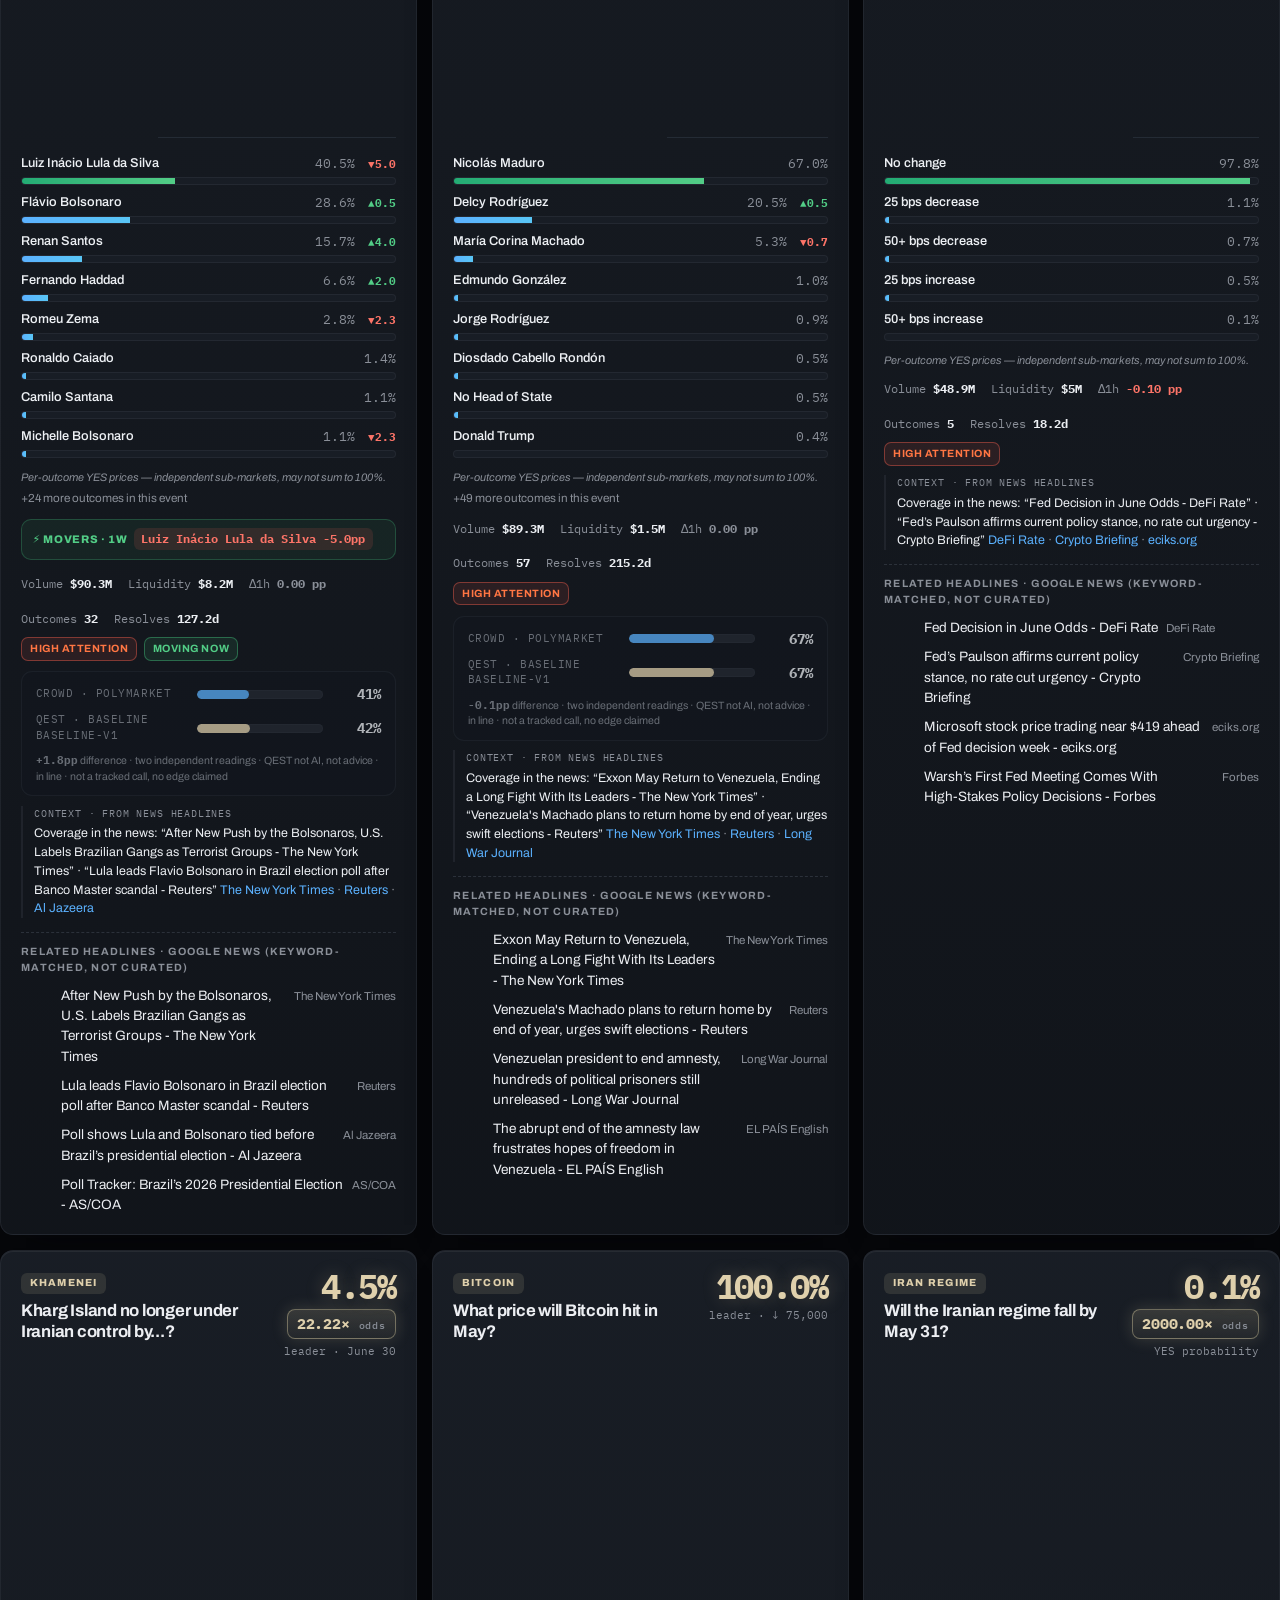
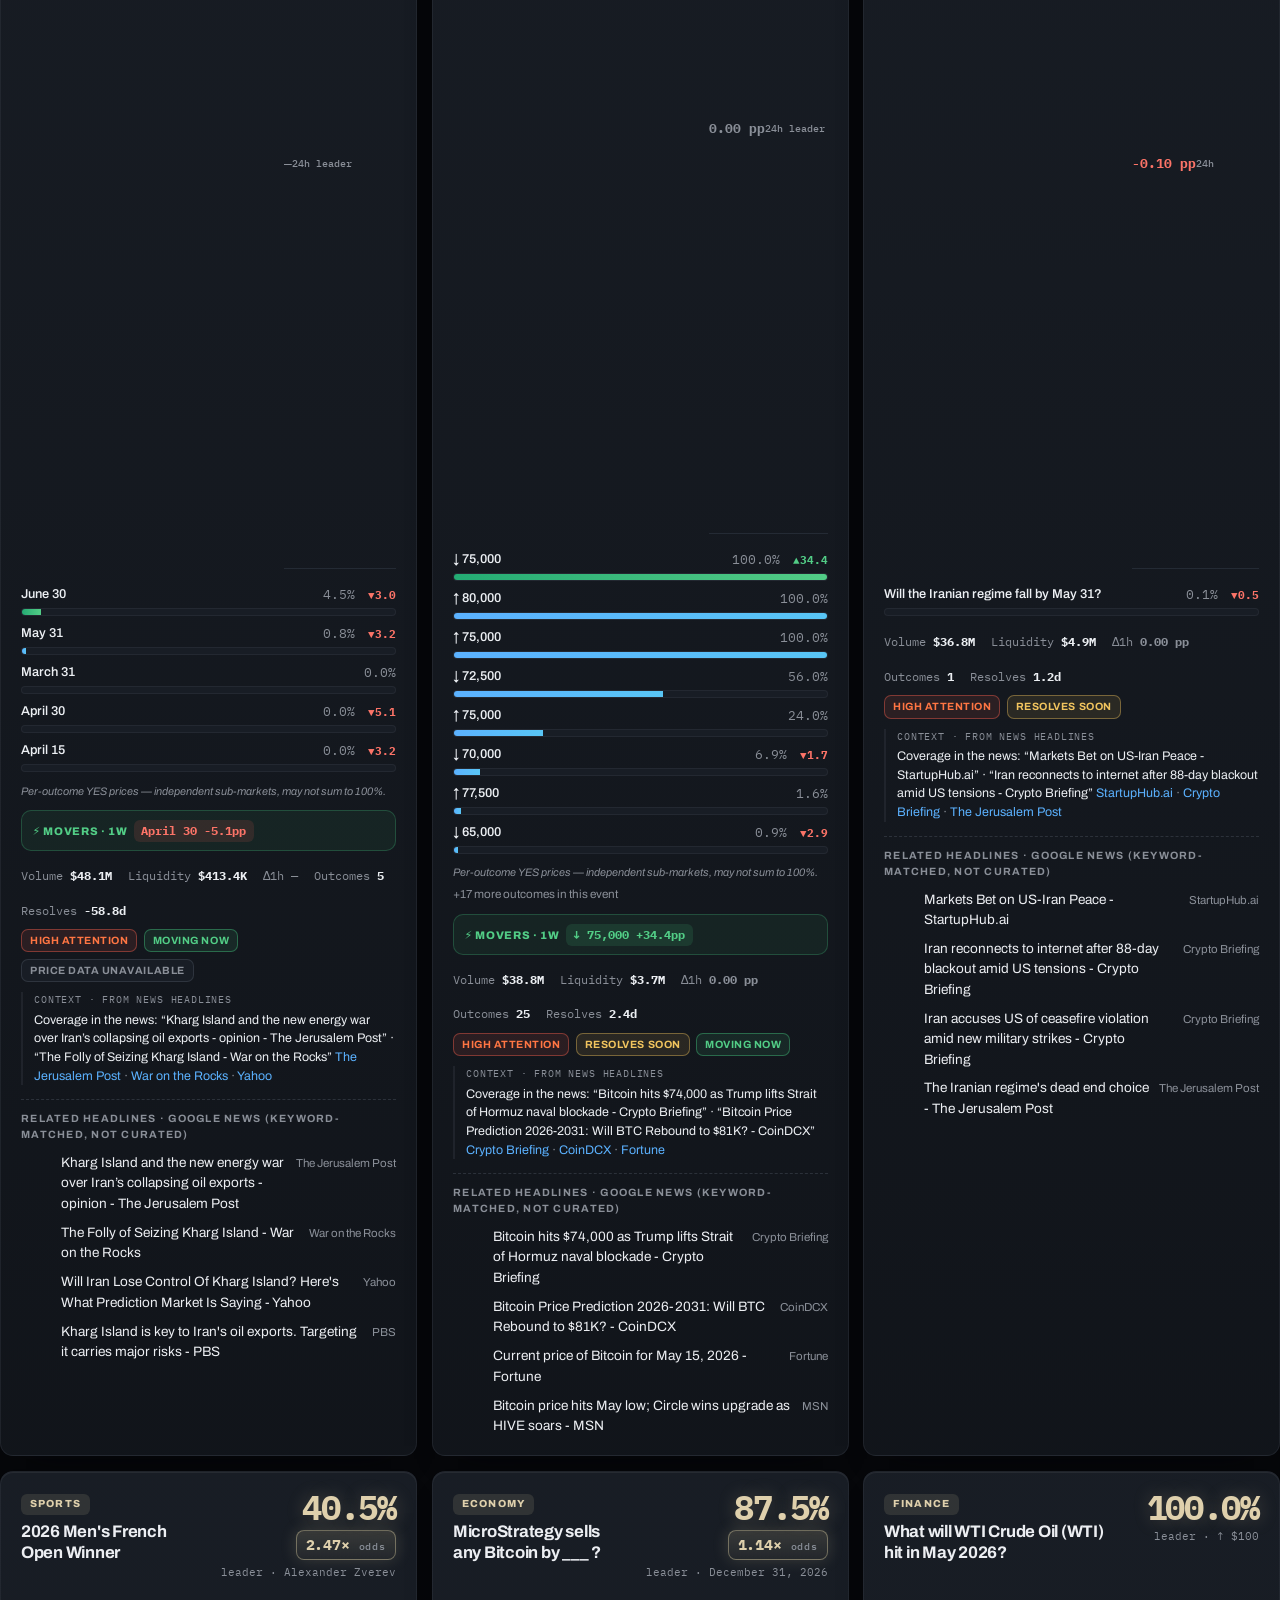
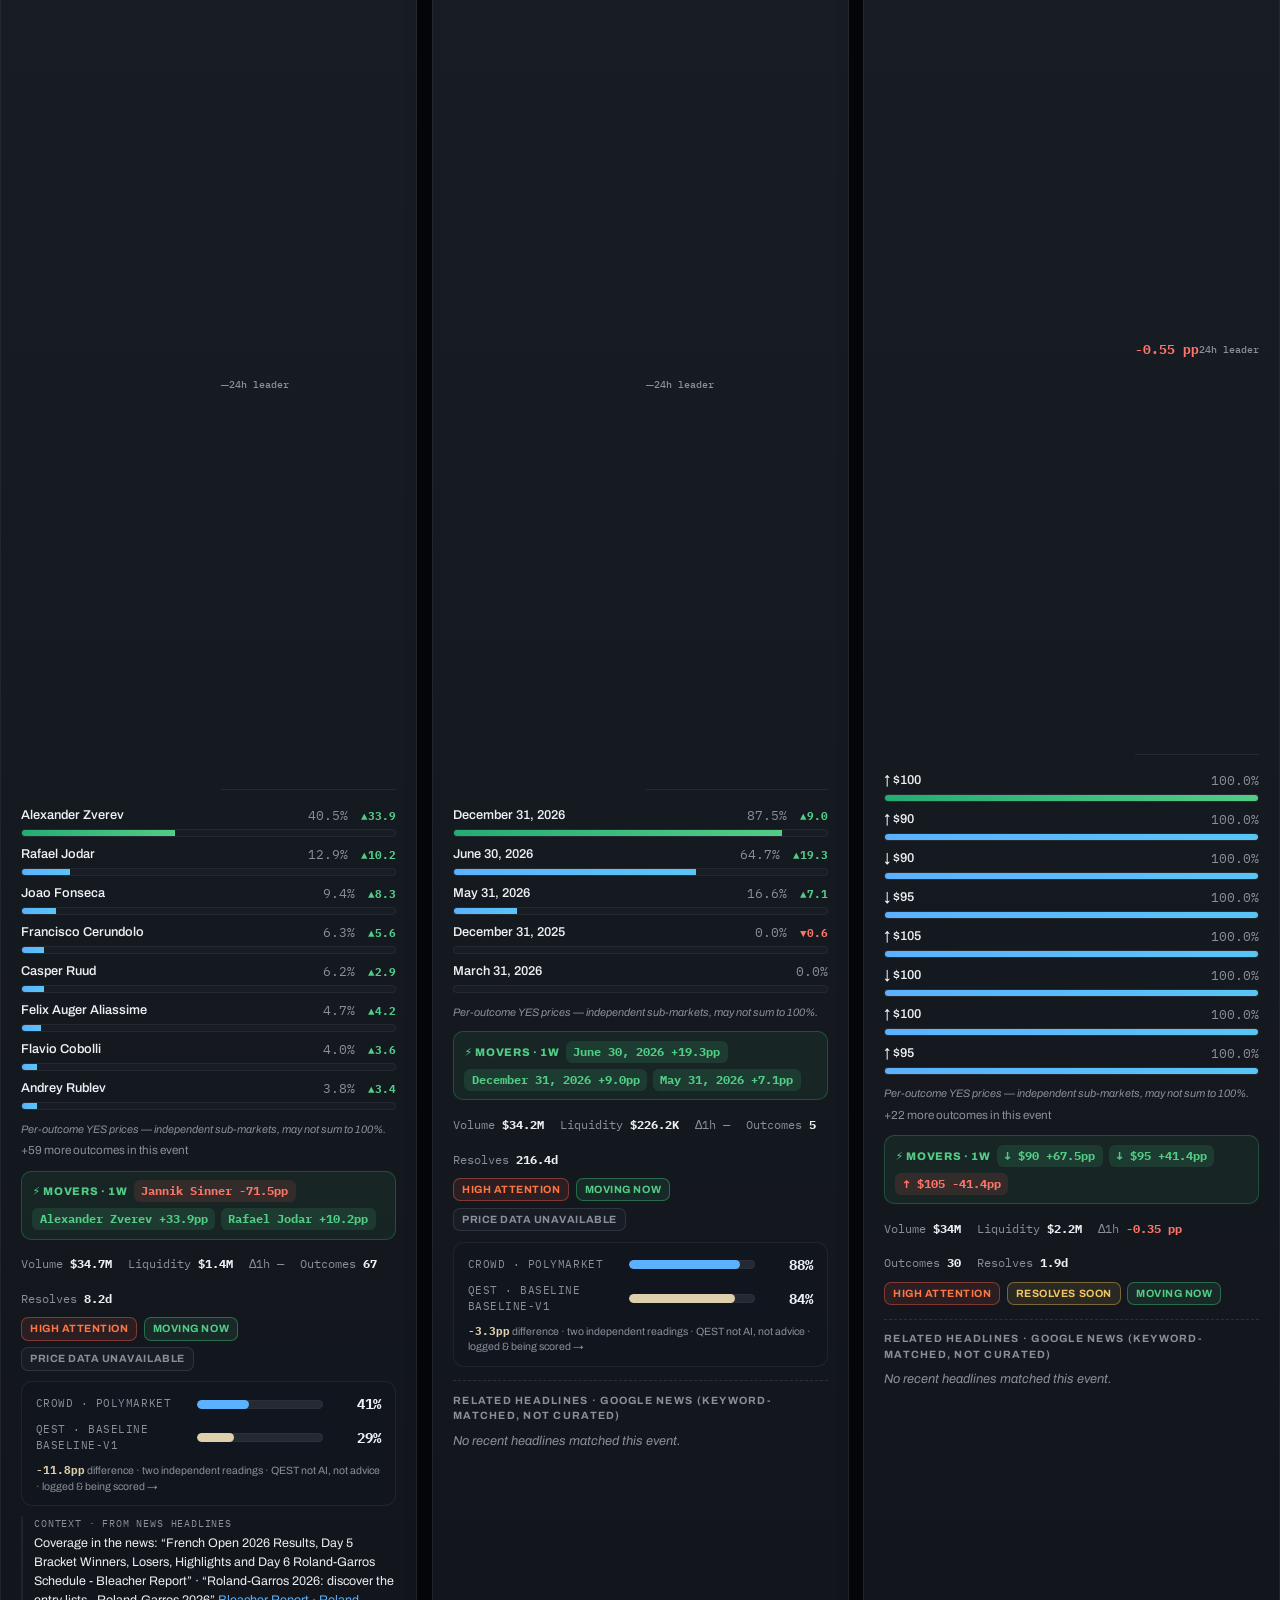
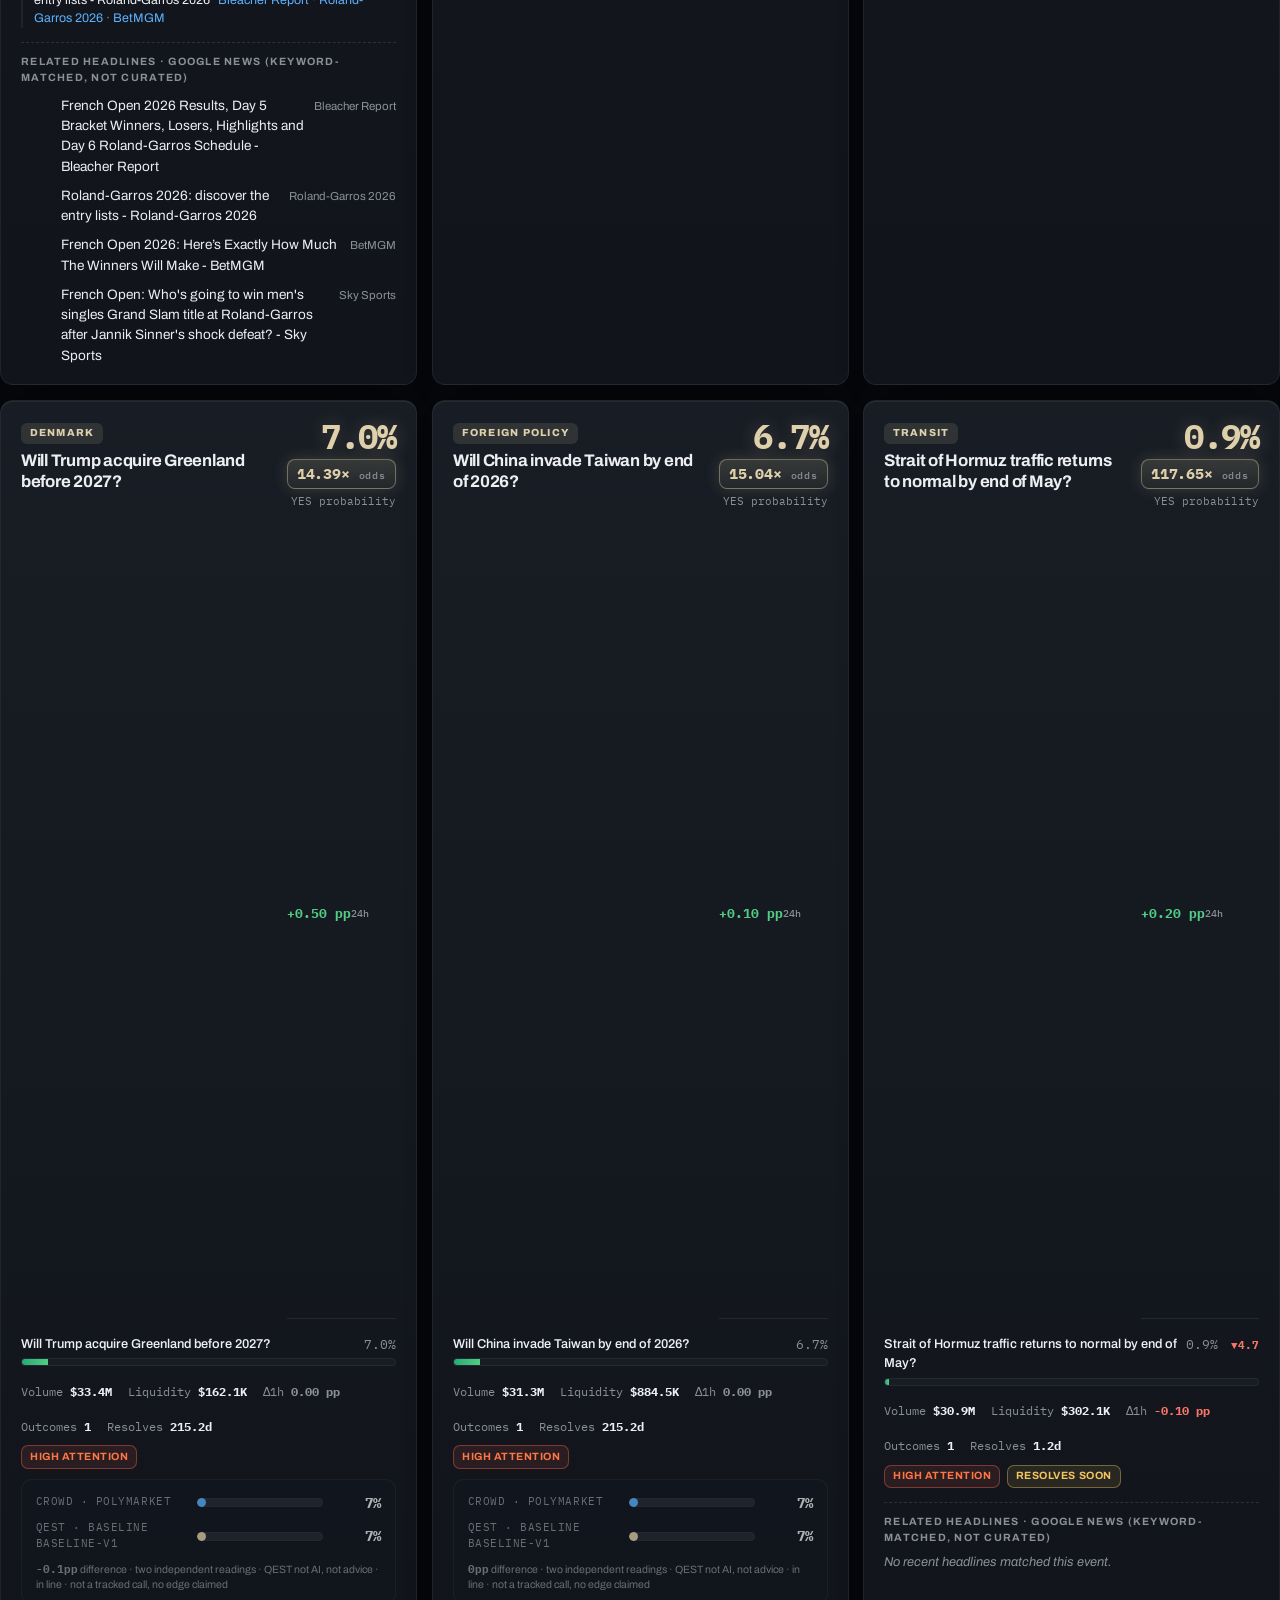
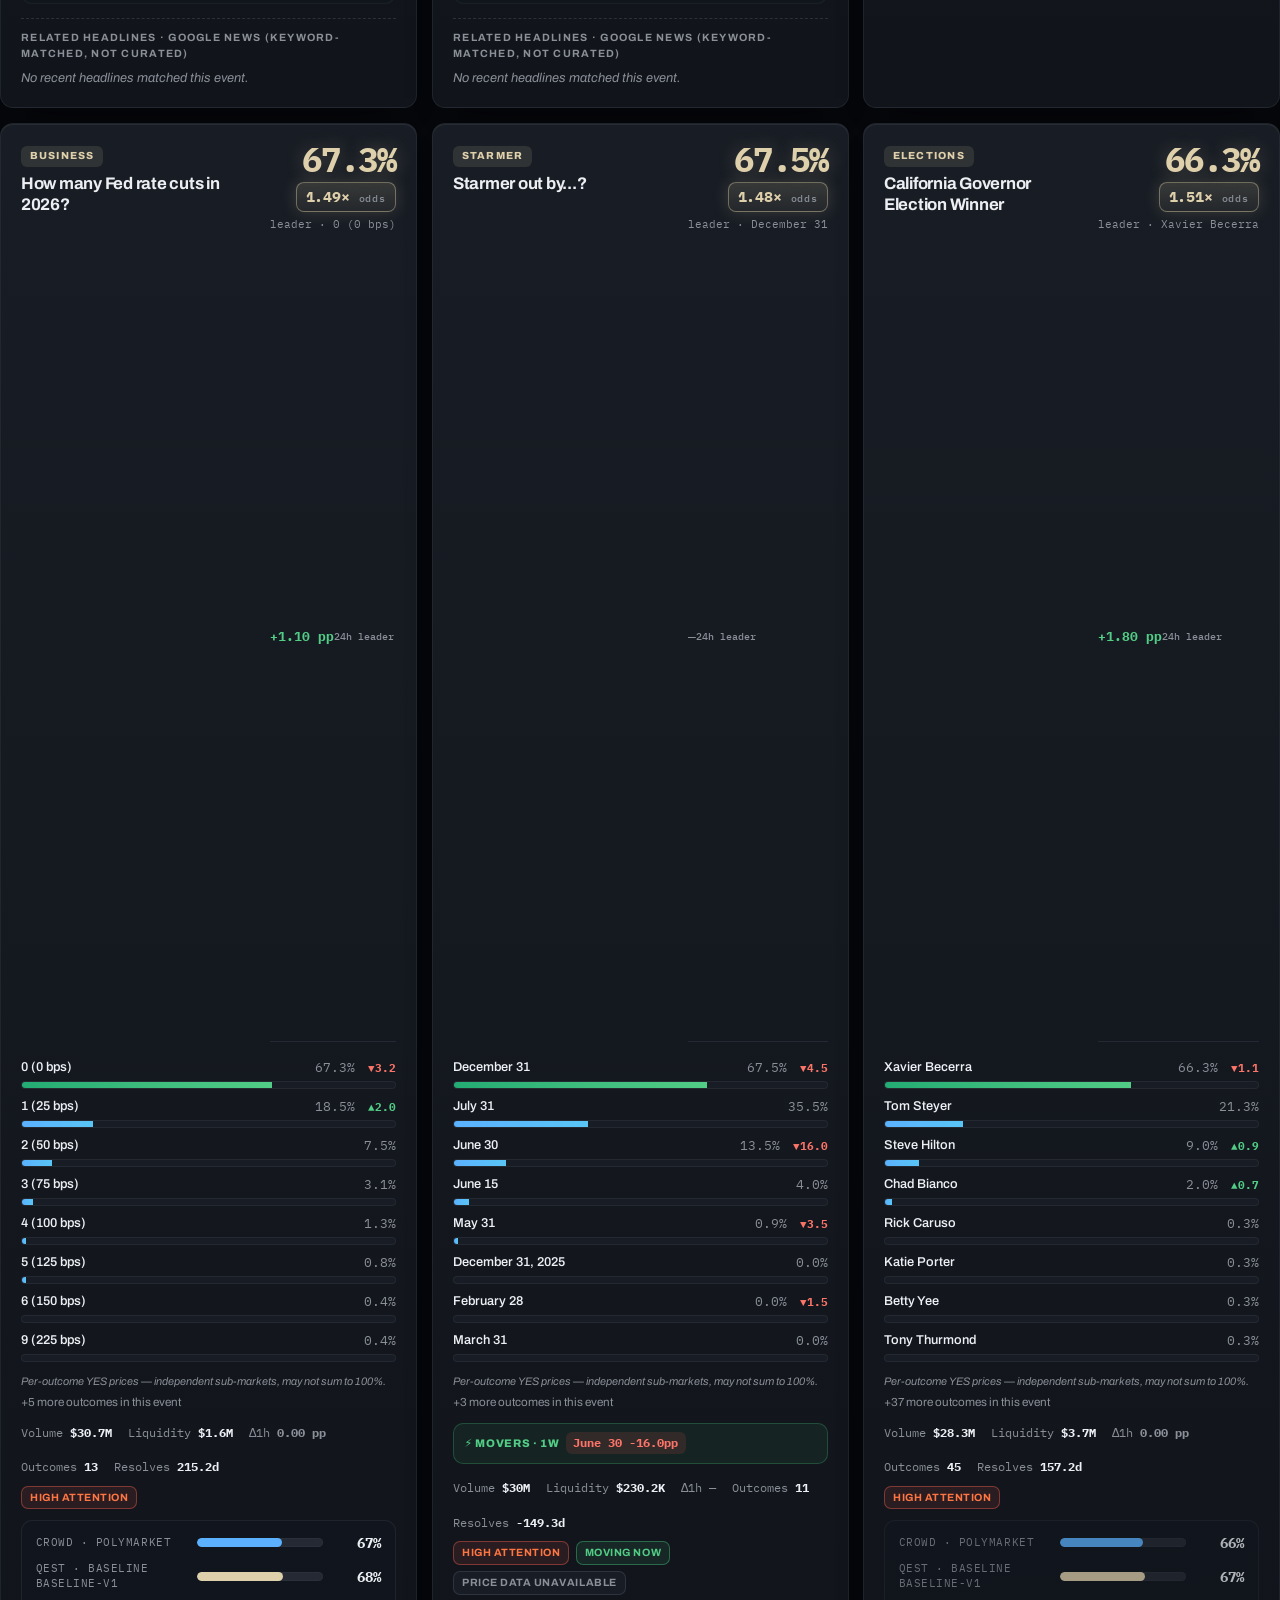
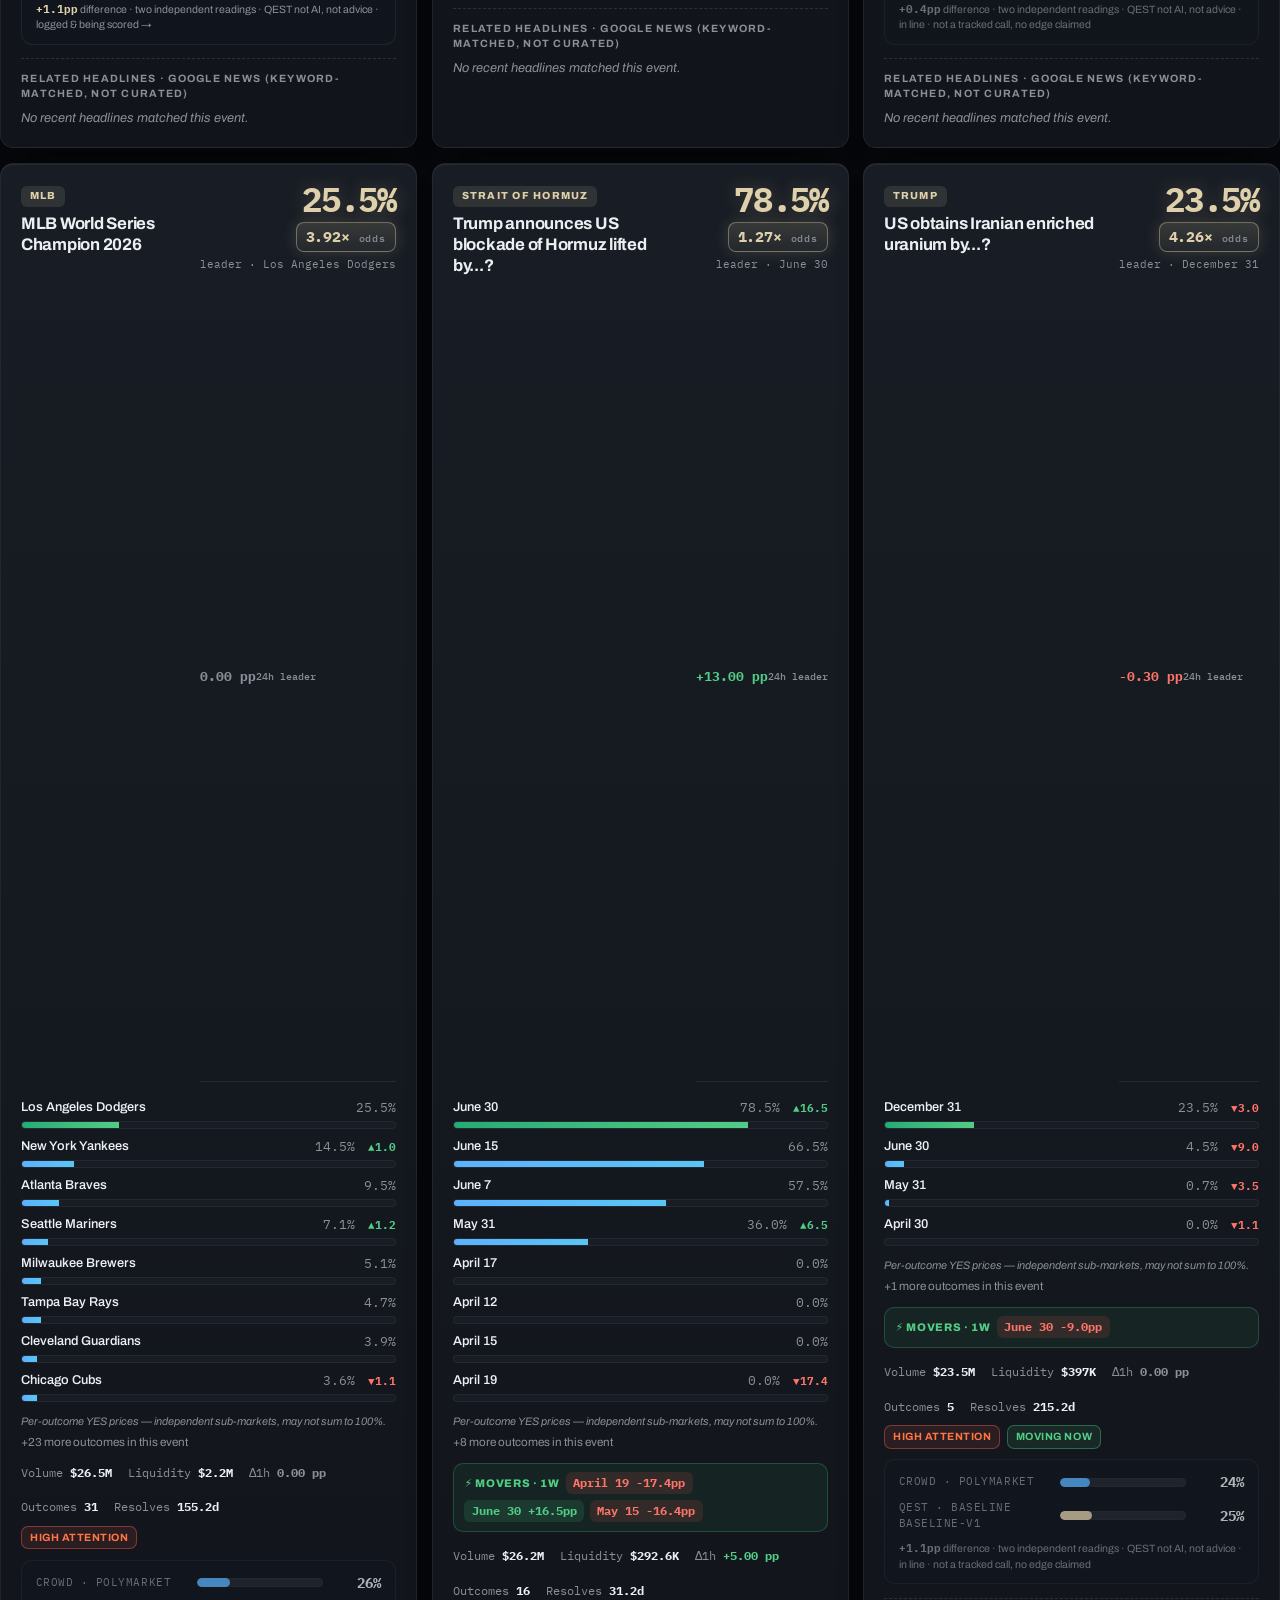
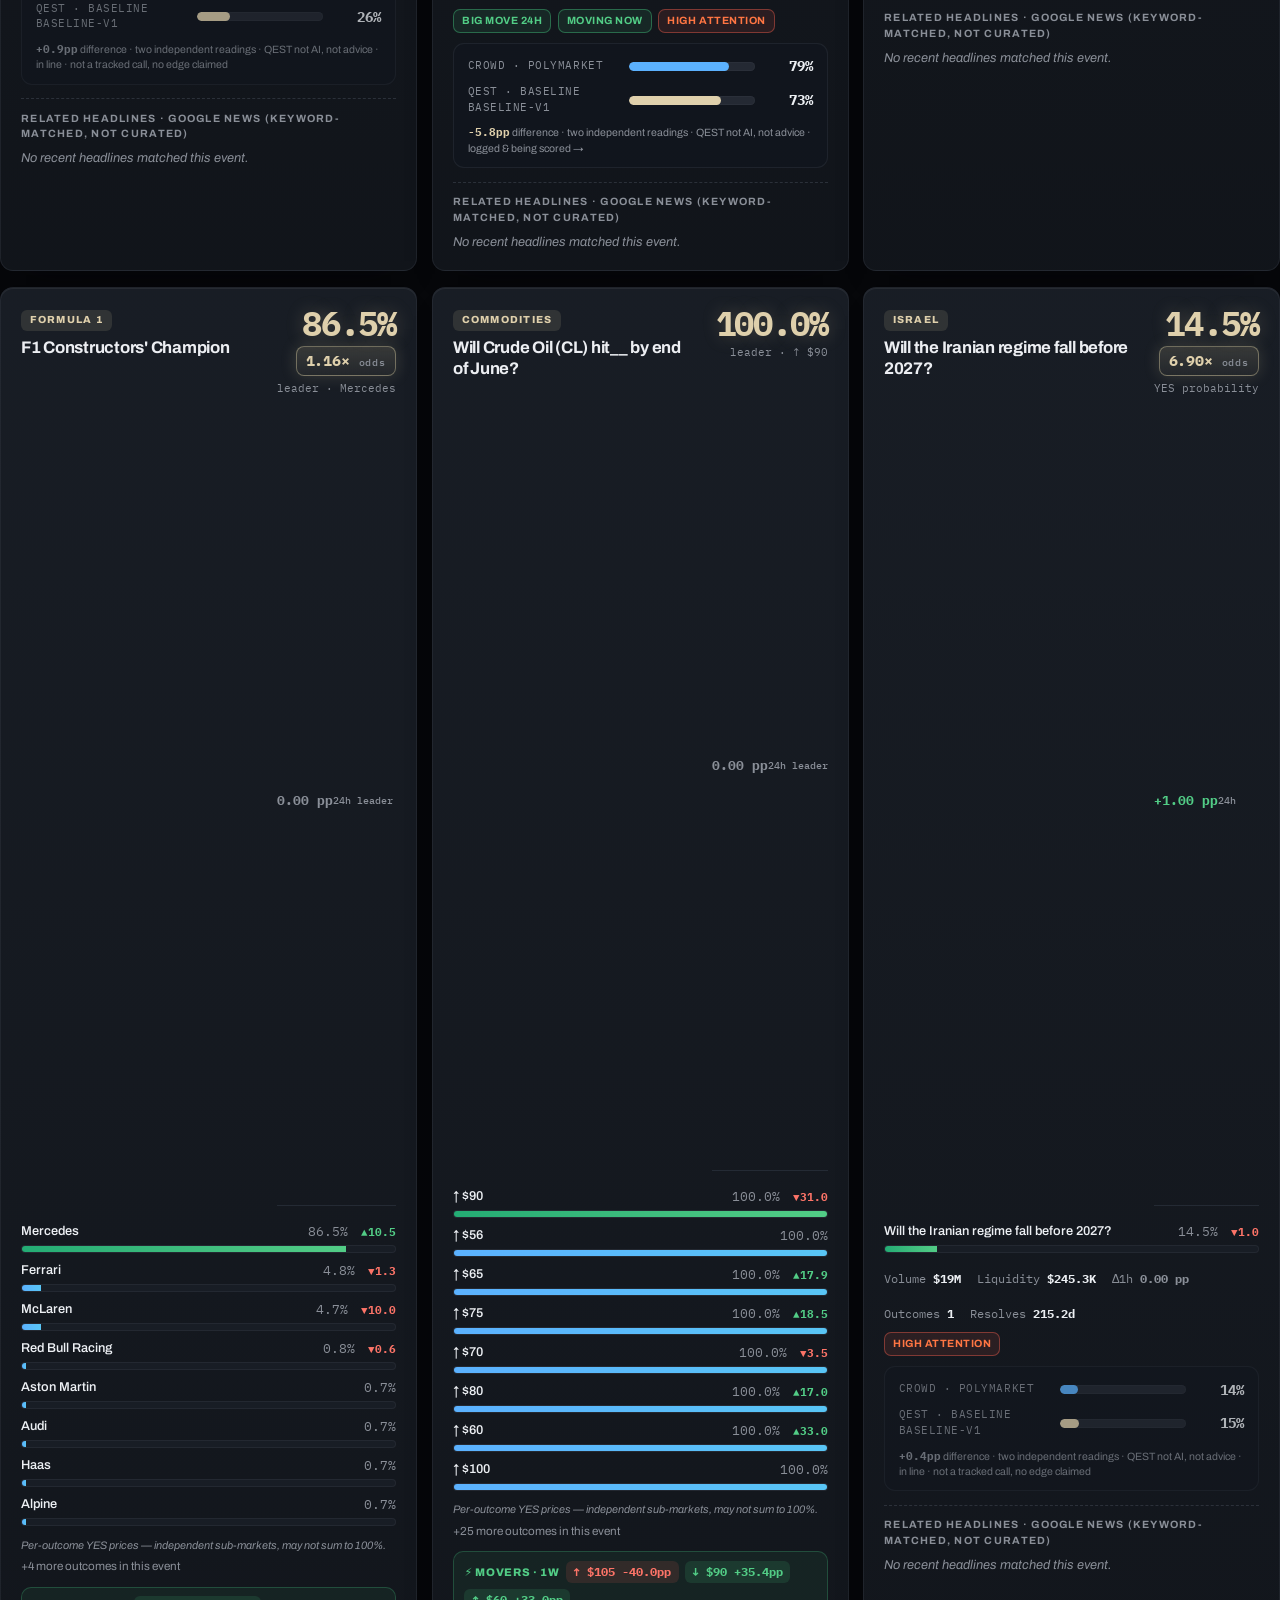
==== commit defc41d6: "feat: sortable/filterable scoreboard ledger (#3) + world-map hover tooltip #3 — scoreboard ledger co" ====
--- a/web/index.html
+++ b/web/index.html
@@ -12,15 +12,20 @@
 <link href="https://fonts.googleapis.com/css2?family=Archivo:wght@400;500;600;700;800;900&family=IBM+Plex+Mono:wght@400;500;600&display=swap" rel="stylesheet" />
   <link rel="icon" href="/the-calibration/favicon.svg" type="image/svg+xml" />
   <link rel="canonical" href="https://tomuks01-sketch.github.io/the-calibration/" />
+  <link rel="alternate" type="application/rss+xml" title="The Crowd Signal" href="https://tomuks01-sketch.github.io/the-calibration/feed.xml" />
   <meta name="robots" content="index, follow" />
   <meta property="og:site_name" content="The Calibration" />
   <meta property="og:type" content="website" />
   <meta property="og:title" content="The Calibration — a scored prediction-market terminal" />
   <meta property="og:description" content="A read-only Polymarket terminal with a public, append-only Scoreboard. Every divergence call is timestamped and Brier-scored when its market resolves." />
   <meta property="og:url" content="https://tomuks01-sketch.github.io/the-calibration/" />
-  <meta name="twitter:card" content="summary" />
+  <meta property="og:image" content="https://tomuks01-sketch.github.io/the-calibration/og-image.png" />
+  <meta property="og:image:width" content="1200" />
+  <meta property="og:image:height" content="630" />
+  <meta name="twitter:card" content="summary_large_image" />
   <meta name="twitter:title" content="The Calibration — a scored prediction-market terminal" />
   <meta name="twitter:description" content="A read-only Polymarket terminal with a public, append-only Scoreboard." />
+  <meta name="twitter:image" content="https://tomuks01-sketch.github.io/the-calibration/og-image.png" />
   <script type="application/ld+json">{"@context":"https://schema.org","@type":"WebSite","name":"The Calibration","url":"https://tomuks01-sketch.github.io/the-calibration/","description":"A read-only Polymarket terminal with a public, append-only Scoreboard."}</script>
 <style>
 /* ============================================================
@@ -153,6 +158,61 @@
 .bignum.amber { color: var(--amber); }
 .statlab { font-size:0.62rem; color:var(--ink-faint); text-transform:uppercase; letter-spacing:0.14em; }
 .tx-pulse-line { display:none; }
+.pr-age { font-family:var(--mono); font-size:0.78rem; color:var(--amber); line-height:1.4;
+  padding:0.55rem 0.7rem; border:1px solid rgba(255,180,92,0.22); border-radius:9px;
+  background:rgba(255,180,92,0.06); display:flex; align-items:center; gap:0.5rem; }
+.pr-age::before { content:""; width:7px; height:7px; border-radius:50%; background:var(--amber); flex:none;
+  box-shadow:0 0 10px var(--amber); animation:pulseRing 2.4s ease-out infinite; }
+@media (prefers-reduced-motion: reduce){ .pr-age::before{ animation:none; } }
+
+/* #5 — one-shot amber scan-line on a genuinely new snapshot */
+.refresh-scan { position:fixed; top:0; left:0; right:0; height:2px; z-index:70; pointer-events:none; overflow:hidden; }
+.refresh-scan i { position:absolute; top:0; left:0; height:100%; width:34%;
+  background:linear-gradient(90deg, transparent, var(--amber), transparent);
+  transform:translateX(-130%); opacity:0; }
+.refresh-scan.run i { animation: scanline 1.1s cubic-bezier(.16,1,.3,1) 1; }
+@keyframes scanline { 0%{ transform:translateX(-130%); opacity:0; } 14%{ opacity:1; } 86%{ opacity:1; } 100%{ transform:translateX(330%); opacity:0; } }
+
+/* #6 — sticky filter bar: stays reachable while scrolling the board */
+.filterbar { position:sticky; top:0; z-index:40;
+  margin:0 0 1rem; padding:0.55rem 0 0.4rem;
+  background:linear-gradient(180deg, var(--void) 78%, rgba(6,7,10,0));
+  -webkit-backdrop-filter:blur(6px); backdrop-filter:blur(6px); }
+.filterbar::after { content:""; position:absolute; left:0; right:0; bottom:0; height:1px;
+  background:linear-gradient(90deg, transparent, var(--hair, rgba(150,170,200,0.12)), transparent); }
+@media (max-width:680px){ .filterbar{ position:static; -webkit-backdrop-filter:none; backdrop-filter:none; } }
+
+/* geopolitics "by place" lens */
+.place-row { display:flex; align-items:center; gap:0.75rem; flex-wrap:wrap; margin:0.1rem 0 0.5rem; }
+.place-row[hidden] { display:none; }
+.place-row__label { font-family:var(--mono); font-size:0.66rem; letter-spacing:0.12em;
+  text-transform:uppercase; color:var(--amber); cursor:help; white-space:nowrap; }
+#places.place-chips { margin:0; }
+#places .chip .flag { margin-right:0.4rem; font-size:0.95em; }
+#places .chip .pcount { font-family:var(--mono); font-size:0.72em; opacity:0.6; margin-left:0.4rem; }
+#places .chip.is-active .pcount { opacity:0.85; }
+
+/* world map — self-hosted SVG (Natural Earth, public domain), no CDN */
+.geomap { margin:0.4rem 0 1.4rem; }
+.geomap[hidden]{ display:none; }
+.worldmap { width:100%; max-width:780px; margin:0 auto;
+  background:radial-gradient(120% 90% at 50% 0%, rgba(255,180,92,0.05), transparent 60%); }
+.worldmap svg { width:100%; height:auto; display:block; }
+.worldsvg path { fill:rgba(150,170,200,0.06); stroke:rgba(150,170,200,0.10); stroke-width:0.4;
+  transition:fill .2s, filter .2s; }
+.worldsvg path.has { fill:rgba(255,180,92,0.32); cursor:pointer; }
+.worldsvg path.has:hover, .worldsvg path.has:focus-visible { fill:rgba(255,180,92,0.62); outline:none;
+  filter:drop-shadow(0 0 4px rgba(255,180,92,0.55)); }
+.worldsvg path.sel { fill:var(--amber); filter:drop-shadow(0 0 5px rgba(255,180,92,0.7)); }
+.geomap-cap { text-align:center; font-family:var(--mono); font-size:0.68rem; color:var(--ink-faint);
+  margin-top:0.55rem; line-height:1.4; }
+@media (max-width:560px){ .worldmap{ max-width:none; } }
+.map-tip { position:fixed; z-index:80; transform:translate(-50%,-135%); pointer-events:none;
+  font-family:var(--mono); font-size:0.72rem; color:var(--amber); white-space:nowrap;
+  background:rgba(10,12,16,0.96); border:1px solid rgba(255,180,92,0.35); border-radius:7px;
+  padding:0.3rem 0.55rem; box-shadow:0 8px 20px -8px #000; }
+.map-tip[hidden]{ display:none; }
+@media (prefers-reduced-motion: reduce){ .refresh-scan i{ display:none; } }
 
 .divchart { display:grid; gap:0.42rem; }
 .divchart .pd-row { display:grid; grid-template-columns:1fr 3.4rem; align-items:center; gap:0.5rem; }
@@ -240,6 +300,8 @@
 </style>
 </head>
 <body class="home">
+<div class="refresh-scan" id="refresh-scan" aria-hidden="true"><i></i></div>
+<div class="map-tip" id="map-tip" role="status" aria-live="polite" hidden></div>
 
 <!-- ======= COMMAND RAIL ======= -->
 <header class="rail">
@@ -291,6 +353,7 @@
         <div><span class="bignum" data-stat="confidence">—</span><span class="statlab">Confidence</span></div>
       </div>
       <a id="sb-pulse" class="sb-pulse tx-pulse-line" href="scoreboard/" hidden></a>
+      <p class="pr-age" id="pr-age" hidden></p>
       <p class="pfoot">Confidence stays <em>none</em> until ≥10 resolved. The wait is the honesty.</p>
     </div>
   </article>
@@ -323,15 +386,26 @@
   <section class="kpis" id="kpis" aria-label="Market overview"></section>
   <div id="macro" class="macro" hidden></div>
   <div id="kalshi" class="macro kalshi" hidden></div>
-  <nav class="filters" id="categories" aria-label="Category filters"></nav>
-  <nav class="filters subtle" id="signals" aria-label="Signal filters">
-    <button class="chip is-active" data-flag="all">All signals</button>
-    <button class="chip" data-flag="moving-now">Moving now</button>
-    <button class="chip" data-flag="big-move-24h">↑ Up 24h</button>
-    <button class="chip" data-flag="big-drop-24h">↓ Down 24h</button>
-    <button class="chip" data-flag="high-attention">High attention</button>
-    <button class="chip" data-flag="resolves-soon">Resolving soon</button>
-  </nav>
+  <div class="filterbar">
+    <nav class="filters" id="categories" aria-label="Category filters"></nav>
+    <div class="place-row" hidden>
+      <span class="place-row__label" title="Place tags are a hand-checked map of single-country events. Multi-country, regional and global markets (World Cup, Strait of Hormuz, China–Taiwan, Bitcoin) are intentionally left untagged so nothing is mislabeled.">Where the crowd is pricing now</span>
+      <div id="places" class="filters place-chips" aria-label="Filter by place"></div>
+    </div>
+    <nav class="filters subtle" id="signals" aria-label="Signal filters">
+      <button class="chip is-active" data-flag="all">All signals</button>
+      <button class="chip" data-flag="moving-now">Moving now</button>
+      <button class="chip" data-flag="big-move-24h">↑ Up 24h</button>
+      <button class="chip" data-flag="big-drop-24h">↓ Down 24h</button>
+      <button class="chip" data-flag="high-attention">High attention</button>
+      <button class="chip" data-flag="resolves-soon">Resolving soon</button>
+    </nav>
+  </div>
+  <div class="geomap" id="geomap" hidden>
+    <div id="worldmap" class="worldmap"></div>
+    <p class="geomap-cap">Amber = live single-country markets · click a country to filter the board · grey = no single-country market right now (multi-country &amp; global markets stay untagged).</p>
+  </div>
+
   <main class="board" id="board"></main>
 </section>
 
--- a/web/styles.css
+++ b/web/styles.css
@@ -1,21 +1,32 @@
 :root {
-  --bg: oklch(16% 0.018 264);
-  --s1: oklch(20% 0.022 264);
-  --s2: oklch(24% 0.026 263);
-  --glass: oklch(19% 0.02 264 / 0.86);
-  --line: oklch(38% 0.03 264 / 0.5);
-  --line-soft: oklch(34% 0.025 264 / 0.4);
-  --text: oklch(96% 0.008 264);
-  --muted: oklch(64% 0.018 264);
-  --champagne: oklch(86% 0.06 92);
-  --sapphire: oklch(70% 0.16 250);
-  --up: oklch(76% 0.16 155);
-  --down: oklch(66% 0.18 25);
+  /* Graphite terminal surface stack — Bloomberg-serious, near-neutral,
+     a whisper of cool blue so it reads as "instrument" not "black box". */
+  --bg: oklch(15% 0.012 260);
+  --s1: oklch(19% 0.014 260);
+  --s2: oklch(23% 0.016 259);
+  --glass: oklch(18% 0.013 260 / 0.88);
+  --panel: oklch(20% 0.014 260 / 0.92);
+  --panel-top: oklch(24% 0.018 260 / 0.92);  /* top of a graphite gradient */
+  --line: oklch(40% 0.02 260 / 0.55);
+  --line-soft: oklch(34% 0.016 260 / 0.42);
+  --hair: oklch(46% 0.02 260 / 0.28);        /* hairline grid rules */
+  --text: oklch(95% 0.006 260);
+  --muted: oklch(65% 0.014 260);
+  --faint: oklch(60% 0.014 260);
+  /* Accents — restrained. Amber is the single warm "live" signal
+     (Bloomberg lineage); sapphire stays for crowd data; champagne now
+     only for premium emphasis, used sparingly. */
+  --amber: oklch(80% 0.13 75);
+  --champagne: oklch(86% 0.05 88);
+  --sapphire: oklch(74% 0.14 248);
+  --up: oklch(76% 0.15 155);
+  --down: oklch(72% 0.17 27);
   --warn: oklch(84% 0.13 85);
-  --hot: oklch(70% 0.2 30);
-  --glow: oklch(70% 0.18 250 / 0.35);
+  --hot: oklch(72% 0.18 40);
+  --glow: oklch(70% 0.14 248 / 0.3);
+  --glow-amber: oklch(80% 0.13 75 / 0.35);
   --space: clamp(1rem, 0.6rem + 1.4vw, 2rem);
-  --radius: 18px;
+  --radius: 14px;
   --ease: cubic-bezier(0.16, 1, 0.3, 1);
   --mono: "JetBrains Mono", "SFMono-Regular", ui-monospace, "Cascadia Mono", Consolas, monospace;
   font-synthesis: none;
@@ -47,19 +58,30 @@
   background-image: url("data:image/svg+xml;utf8,<svg xmlns='http://www.w3.org/2000/svg' width='120' height='120'><filter id='n'><feTurbulence type='fractalNoise' baseFrequency='0.8' numOctaves='2'/></filter><rect width='120' height='120' filter='url(%23n)'/></svg>");
 }
 
-/* aurora mesh — transform-animated layer (compositor only) */
+/* Terminal backdrop — a faint hairline instrument grid + two restrained
+   signal-field glows. Reads as a graphite control surface, not an aurora.
+   Two stacked layers: fixed grid (static, credible) + slow-drifting glow. */
 .aurora {
-  position: fixed; inset: -30%; z-index: -1; pointer-events: none;
+  position: fixed; inset: 0; z-index: -1; pointer-events: none;
   background:
-    radial-gradient(40% 40% at 25% 30%, oklch(70% 0.16 250 / 0.16) 0%, transparent 70%),
-    radial-gradient(38% 38% at 78% 22%, oklch(86% 0.06 92 / 0.10) 0%, transparent 70%),
-    radial-gradient(45% 45% at 60% 80%, oklch(60% 0.14 290 / 0.13) 0%, transparent 70%);
-  filter: blur(60px);
-  animation: drift 44s linear infinite;
+    linear-gradient(oklch(46% 0.02 260 / 0.05) 1px, transparent 1px),
+    linear-gradient(90deg, oklch(46% 0.02 260 / 0.05) 1px, transparent 1px);
+  background-size: 44px 44px, 44px 44px;
+  -webkit-mask-image: radial-gradient(120% 100% at 50% 0%, #000 30%, transparent 80%);
+  mask-image: radial-gradient(120% 100% at 50% 0%, #000 30%, transparent 80%);
+}
+.aurora::before {
+  content: ""; position: fixed; inset: -30%; z-index: -1; pointer-events: none;
+  background:
+    radial-gradient(38% 38% at 22% 18%, oklch(70% 0.14 248 / 0.13) 0%, transparent 70%),
+    radial-gradient(34% 34% at 82% 12%, oklch(80% 0.13 75 / 0.07) 0%, transparent 70%),
+    radial-gradient(42% 42% at 62% 88%, oklch(60% 0.12 270 / 0.09) 0%, transparent 70%);
+  filter: blur(70px);
+  animation: drift 52s linear infinite;
 }
 @keyframes drift {
   0% { transform: translate3d(0, 0, 0) scale(1); }
-  50% { transform: translate3d(3%, -2%, 0) scale(1.08); }
+  50% { transform: translate3d(2%, -1.5%, 0) scale(1.06); }
   100% { transform: translate3d(0, 0, 0) scale(1); }
 }
 
@@ -82,20 +104,46 @@
   font-family: var(--mono); font-size: 0.72rem; color: var(--muted);
   padding-bottom: 0.2rem; align-self: flex-end;
 }
-.snapmeta .live { color: var(--muted); font-weight: 700; letter-spacing: 0.08em; }
+.snapmeta .live {
+  position: relative; color: var(--amber); font-weight: 700;
+  letter-spacing: 0.12em; padding-left: 0.85rem;
+}
+.snapmeta .live::before {
+  content: ""; position: absolute; left: 0; top: 50%;
+  width: 7px; height: 7px; margin-top: -3.5px; border-radius: 50%;
+  background: var(--amber); box-shadow: 0 0 0 0 var(--glow-amber);
+  animation: livePulse 2.4s var(--ease) infinite;
+}
+@keyframes livePulse {
+  0%   { box-shadow: 0 0 0 0 oklch(80% 0.13 75 / 0.5); }
+  70%  { box-shadow: 0 0 0 7px oklch(80% 0.13 75 / 0); }
+  100% { box-shadow: 0 0 0 0 oklch(80% 0.13 75 / 0); }
+}
 .snapmeta #generated.stale { color: var(--hot); }
+.snapmeta #generated.stale ~ .live,
+.stale-wrap .live { color: var(--hot); }
 
 /* ---------- KPIs ---------- */
-.kpis { display: grid; grid-template-columns: repeat(4, 1fr); gap: 0.8rem; margin: 1rem 0; }
+.kpis { display: grid; grid-template-columns: repeat(4, 1fr); gap: 0.7rem; margin: 1rem 0; }
 .kpi {
-  background: var(--glass); -webkit-backdrop-filter: blur(10px) saturate(140%);
+  position: relative; overflow: hidden;
+  background: linear-gradient(180deg, var(--panel-top), var(--panel));
+  -webkit-backdrop-filter: blur(10px) saturate(140%);
   backdrop-filter: blur(10px) saturate(140%);
-  border: 1px solid var(--line-soft); border-radius: var(--radius);
-  padding: 1rem 1.15rem; box-shadow: inset 0 1px 0 oklch(100% 0 0 / 0.05);
-}
+  border: 1px solid var(--line-soft); border-radius: 12px;
+  padding: 0.95rem 1.1rem;
+  box-shadow: inset 0 1px 0 oklch(100% 0 0 / 0.05), 0 12px 28px -20px oklch(8% 0.03 260 / 0.8);
+}
+.kpi::before {
+  content: ""; position: absolute; left: 0; top: 0; bottom: 0; width: 2px;
+  background: var(--faint);
+}
+.kpi.accent::before { background: var(--amber); box-shadow: 0 0 12px var(--glow-amber); }
+.kpi.up::before { background: var(--up); }
+.kpi.sap::before { background: var(--sapphire); }
 .kpi .v { font-size: clamp(1.3rem, 1rem + 1.4vw, 2rem); font-weight: 800; letter-spacing: -0.03em; font-family: var(--mono); font-variant-numeric: tabular-nums; }
-.kpi .l { font-size: 0.72rem; color: var(--muted); text-transform: uppercase; letter-spacing: 0.1em; margin-top: 0.2rem; }
-.kpi.accent .v { color: var(--champagne); }
+.kpi .l { font-size: 0.68rem; color: var(--muted); text-transform: uppercase; letter-spacing: 0.12em; margin-top: 0.25rem; }
+.kpi.accent .v { color: var(--amber); }
 .kpi.up .v { color: var(--up); }
 .kpi.sap .v { color: var(--sapphire); }
 
@@ -110,7 +158,11 @@
 }
 .filters.subtle .chip { font-size: 0.75rem; padding: 0.3rem 0.72rem; }
 .chip:hover { color: var(--text); border-color: var(--muted); }
-.chip.is-active { background: var(--champagne); color: oklch(20% 0.02 92); border-color: var(--champagne); font-weight: 700; }
+.chip.is-active {
+  background: linear-gradient(180deg, oklch(84% 0.13 78), var(--amber));
+  color: oklch(20% 0.04 75); border-color: var(--amber); font-weight: 800;
+  box-shadow: 0 0 14px var(--glow-amber);
+}
 .chip:focus-visible, .news a:focus-visible {
   outline: 2px solid var(--sapphire); outline-offset: 3px;
 }
@@ -121,15 +173,17 @@
 
 .event {
   position: relative;
-  background: var(--glass);
+  background: linear-gradient(180deg, var(--panel-top), var(--panel));
   -webkit-backdrop-filter: blur(11px) saturate(150%);
   backdrop-filter: blur(11px) saturate(150%);
-  border: 1px solid var(--line-soft); border-radius: var(--radius);
-  padding: 1.2rem 1.3rem; display: flex; flex-direction: column;
-  box-shadow: inset 0 1px 0 oklch(100% 0 0 / 0.06);
+  border: 1px solid var(--line-soft); border-radius: 13px;
+  padding: 1.15rem 1.25rem; display: flex; flex-direction: column;
+  box-shadow: inset 0 1px 0 oklch(100% 0 0 / 0.06), 0 16px 36px -26px oklch(8% 0.03 260 / 0.85);
   transform-style: preserve-3d; will-change: transform;
   transition: transform .12s var(--ease), border-color .25s var(--ease);
 }
+/* graphite top hairline — instrument seam */
+.event > .ehead { position: relative; }
 .event::after {
   content: ""; position: absolute; inset: 0; border-radius: var(--radius);
   box-shadow: 0 22px 50px -22px oklch(8% 0.05 264 / 0.95), 0 0 36px var(--glow);
@@ -225,16 +279,47 @@
 .flag.moving-now, .flag.big-move-24h { color: var(--up); border-color: oklch(76% 0.16 155 / 0.4); background: oklch(76% 0.16 155 / 0.1); }
 .flag.big-drop-24h { color: var(--down); border-color: oklch(66% 0.18 25 / 0.4); background: oklch(66% 0.18 25 / 0.1); }
 
-.modelline {
-  margin-top: 0.6rem; font-size: 0.72rem; color: var(--muted);
-  font-family: var(--mono); line-height: 1.4;
-}
-.modelline b { color: var(--text); font-weight: 700; }
-.modelline b { color: var(--champagne); }
-.modelline-flat { opacity: 0.72; }
-.modelline-flat b { color: var(--muted); }
-.modelline a { color: var(--sapphire); text-decoration: none; }
-.modelline a:hover { color: var(--champagne); }
+
+/* Crowd vs QEST — two readings on ONE 0–100% scale, gap visible at a glance */
+.cmpviz {
+  margin-top: 0.65rem; padding: 0.7rem 0.85rem; border-radius: 11px;
+  border: 1px solid var(--line-soft); background: oklch(20% 0.02 264 / 0.55);
+  display: grid; gap: 0.45rem;
+}
+.cv-row {
+  display: grid; grid-template-columns: 9.5rem 1fr 3rem; align-items: center;
+  gap: 0.6rem;
+}
+.cv-lab {
+  font-family: var(--mono); font-size: 0.66rem; color: var(--muted);
+  text-transform: uppercase; letter-spacing: 0.05em;
+}
+.cv-track {
+  height: 9px; border-radius: 5px; background: oklch(28% 0.02 264);
+  overflow: hidden; box-shadow: inset 0 0 0 1px var(--line-soft);
+}
+.cv-track > i {
+  display: block; height: 100%; border-radius: 5px;
+  background: var(--sapphire); transition: width .5s var(--ease);
+}
+.cv-track.q > i { background: var(--champagne); }
+.cv-val {
+  font-family: var(--mono); font-size: 0.9rem; font-weight: 800;
+  color: var(--text); text-align: right;
+}
+.cv-note {
+  font-size: 0.66rem; color: var(--muted); line-height: 1.45;
+  margin-top: 0.15rem;
+}
+.cv-note b { color: var(--champagne); font-family: var(--mono); }
+.cv-note a { color: var(--sapphire); text-decoration: none; }
+.cv-note a:hover { color: var(--champagne); }
+.cmpviz-flat { opacity: 0.72; }
+.cmpviz-flat .cv-note b { color: var(--muted); }
+@media (max-width: 560px) {
+  .cv-row { grid-template-columns: 1fr 3rem; }
+  .cv-lab { grid-column: 1 / -1; }
+}
 
 .ctxline {
   margin-top: 0.6rem; font-size: 0.78rem; color: var(--text);
@@ -258,19 +343,26 @@
 .news .none { color: var(--muted); font-size: 0.8rem; font-style: italic; }
 
 .about {
-  margin-top: 2.4rem; padding-top: 1.4rem; border-top: 1px solid var(--line);
-  color: var(--muted); font-size: 0.92rem; line-height: 1.6; max-width: 70ch;
-}
-.about h2 {
-  font-size: 0.8rem; text-transform: uppercase; letter-spacing: 0.12em;
-  color: var(--champagne); margin: 1.2rem 0 0.4rem; font-weight: 700;
-}
-.about p { margin-bottom: 0.4rem; }
-.about ul { list-style: none; display: grid; gap: 0.35rem; }
-.about a { color: var(--sapphire); text-decoration: none; }
-.about a:hover { color: var(--champagne); }
-
-.footnote { margin-top: 2.2rem; padding-top: 1rem; border-top: 1px solid var(--line); color: var(--muted); font-size: 0.8rem; }
+  margin-top: 3rem; padding: 1.6rem 0 0; border-top: 1px solid var(--line);
+  font-size: 0.96rem; line-height: 1.65; max-width: 62ch;
+}
+.about .about-kicker {
+  font-family: var(--mono); font-size: 0.7rem; letter-spacing: 0.18em;
+  text-transform: uppercase; color: var(--champagne); margin: 0 0 0.7rem;
+  font-weight: 700;
+}
+.about p { color: var(--text); margin: 0 0 0.7rem; }
+.about .about-foot {
+  margin-top: 1.3rem; padding-top: 0.85rem;
+  border-top: 1px dashed var(--line-soft);
+  color: var(--muted); font-size: 0.82rem;
+}
+.about a {
+  color: var(--sapphire); text-decoration: none;
+  border-bottom: 1px solid oklch(70% 0.16 250 / 0.3);
+  transition: color .2s var(--ease), border-color .2s var(--ease);
+}
+.about a:hover { color: var(--champagne); border-color: var(--champagne); }
 
 .flash-up { animation: fup .5s var(--ease) 1; }
 .flash-down { animation: fdn .5s var(--ease) 1; }
@@ -344,39 +436,106 @@
   gap: 0.65rem 1rem; margin-top: 0.5rem; padding-top: 0.5rem;
   border-top: 1px solid var(--line-soft);
 }
+.kalshi .kx { display: inline-flex; gap: 0.3rem; align-items: baseline; }
+.kalshi .kx b { color: var(--text); font-weight: 700; }
+.kalshi .kx-src { color: oklch(55% 0.02 264); font-size: 0.66rem; margin-left: auto; }
 .macro .topcoins .mlabel { flex-basis: 100%; }
 .macro .topcoins .tc { display: inline-flex; align-items: baseline; gap: 0.35rem; }
 .macro .topcoins .tc i {
   font-style: normal; font-size: 0.66rem; color: oklch(55% 0.02 264);
 }
 
-/* ---------- Shared site nav (restrained luxury) ---------- */
-.sitenav {
-  display: flex; align-items: center; justify-content: space-between;
-  gap: 1rem; max-width: 720px; margin: 0 auto; padding: 0.9rem 0 0.8rem;
+/* ---------- Shared command rail (terminal chrome, all inner pages) ---------- */
+.rail {
+  position: sticky; top: 0; z-index: 60;
+  display: flex; align-items: center; gap: 1.4rem;
+  /* break out of body max-width:1280px + var(--space) padding -> full-bleed */
+  margin: calc(-1 * var(--space)) calc(-1 * var(--space)) var(--space);
+  padding: 0.7rem var(--space);
+  background: oklch(15% 0.012 260 / 0.82);
+  -webkit-backdrop-filter: blur(16px) saturate(150%);
+  backdrop-filter: blur(16px) saturate(150%);
   border-bottom: 1px solid var(--line);
-  position: relative;
-}
-.sitenav::after {
-  content: ""; position: absolute; left: 0; right: 0; bottom: -1px; height: 1px;
-  background: linear-gradient(90deg, transparent,
-    oklch(86% 0.06 92 / 0.5), transparent);
-}
-.sitenav .wm {
-  font-family: var(--mono); font-size: 0.82rem; font-weight: 800;
-  letter-spacing: 0.22em; text-transform: uppercase; color: var(--champagne);
-  text-decoration: none;
-}
-.sitenav .wm span { color: var(--muted); font-weight: 600; }
-.sitenav nav { display: flex; gap: 1.3rem; }
-.sitenav nav a {
-  font-size: 0.78rem; color: var(--muted); text-decoration: none;
-  letter-spacing: 0.04em; transition: color .2s var(--ease);
-}
-.sitenav nav a:hover, .sitenav nav a[aria-current="page"] { color: var(--text); }
-.sitenav nav a[aria-current="page"] { color: var(--champagne); }
+}
+.rail .wm {
+  font-family: var(--mono); font-weight: 700; font-size: 0.82rem;
+  letter-spacing: 0.22em; text-transform: uppercase; color: var(--amber);
+  text-decoration: none; white-space: nowrap;
+}
+.rail .wm span { color: var(--muted); font-weight: 600; }
+.rail .meta {
+  display: flex; align-items: center; gap: 0.7rem;
+  padding-left: 1.2rem; border-left: 1px solid var(--line);
+  font-family: var(--mono); font-size: 0.68rem; color: var(--muted);
+}
+.rail .state {
+  display: inline-flex; align-items: center; gap: 0.45rem;
+  color: var(--text); font-weight: 700; letter-spacing: 0.12em;
+}
+.rail .dotlive {
+  width: 7px; height: 7px; border-radius: 50%;
+  background: var(--amber); animation: railPulse 2.4s ease-out infinite;
+}
+@keyframes railPulse {
+  0% { box-shadow: 0 0 0 0 var(--glow-amber); }
+  70%,100% { box-shadow: 0 0 0 8px oklch(80% 0.13 75 / 0); }
+}
+.rail nav { margin-left: auto; display: flex; gap: 1.25rem; }
+.rail nav a {
+  font-family: var(--mono); font-size: 0.72rem; color: var(--muted);
+  text-decoration: none; letter-spacing: 0.05em;
+  padding: 0.35rem 0.2rem; transition: color .2s var(--ease);
+}
+.rail nav a:hover, .rail nav a[aria-current="page"] { color: var(--text); }
+.rail nav a[aria-current="page"] { color: var(--amber); }
+.rail nav a:focus-visible { outline: 2px solid var(--amber); outline-offset: 3px; border-radius: 3px; }
 @media (max-width: 560px) {
-  .sitenav { flex-direction: column; align-items: flex-start; gap: 0.5rem; }
+  .rail { flex-wrap: wrap; gap: 0.6rem 1rem;
+    background: oklch(15% 0.012 260 / 0.95); -webkit-backdrop-filter: none; backdrop-filter: none; }
+  .rail .meta { padding-left: 0; border-left: 0; order: 3; flex-basis: 100%; }
+  .rail nav { gap: 0.85rem; flex-wrap: wrap; }
+}
+@media (prefers-reduced-motion: reduce) { .rail .dotlive { animation: none; } }
+/* focus-visible for in-card / panel links missed earlier */
+.cv-note a:focus-visible, .ctxline .ctxsrc a:focus-visible,
+.sb-pulse:focus-visible, .latest-brief .lb-go:focus-visible {
+  outline: 2px solid var(--sapphire); outline-offset: 3px; border-radius: 3px;
+}
+/* Archive list stacks date under title on narrow screens so neither squishes. */
+@media (max-width: 560px) {
+  .brief .archive li { flex-direction: column; align-items: flex-start; gap: 0.4rem; padding: 0.95rem 0; }
+  .brief .archive .ar-date { padding-left: calc(2.6rem + 0.95rem); }
+}
+.brief .archive a:focus-visible,
+.about a:focus-visible {
+  outline: 2px solid var(--sapphire); outline-offset: 3px; border-radius: 3px;
+}
+
+/* ---------- Brief prev/next nav ---------- */
+.brief-nav {
+  display: grid; grid-template-columns: 1fr 1fr; gap: 0.8rem;
+  margin: 2.6rem 0 1.4rem;
+}
+.brief-nav a {
+  display: flex; flex-direction: column; gap: 0.28rem;
+  padding: 0.95rem 1.15rem; border: 1px solid var(--line-soft); border-radius: 12px;
+  background: linear-gradient(180deg, var(--panel-top), var(--panel));
+  text-decoration: none; transition: border-color .2s var(--ease), transform .2s var(--ease);
+}
+.brief-nav a:hover { border-color: var(--amber); transform: translateY(-2px); }
+.brief-nav a:focus-visible { outline: 2px solid var(--amber); outline-offset: 3px; }
+.brief-nav .bn-next { text-align: right; }
+.brief-nav a span {
+  font-family: var(--mono); font-size: 0.66rem; letter-spacing: 0.14em;
+  text-transform: uppercase; color: var(--amber);
+}
+.brief-nav a b { color: var(--text); font-weight: 650; font-size: 0.92rem; line-height: 1.25; }
+.brief-nav .bn-prev:only-child { grid-column: 1 / -1; justify-self: start; max-width: 52%; }
+.brief-nav .bn-next:only-child { grid-column: 1 / -1; justify-self: end; max-width: 52%; }
+@media (max-width: 560px) {
+  .brief-nav { grid-template-columns: 1fr; }
+  .brief-nav .bn-next { text-align: left; }
+  .brief-nav a:only-child { max-width: none; }
 }
 
 /* ---------- Scoreboard ---------- */
@@ -396,6 +555,8 @@
 }
 .sb-note { color: var(--muted); font-style: italic; padding: 1rem 0; }
 .sb-sample { font-size: 0.78rem; color: var(--muted); font-style: italic; margin-top: 0.8rem; border-left: 2px solid var(--line); padding-left: 0.7rem; }
+.sb-controls { display: flex; flex-wrap: wrap; gap: 0.4rem 1.4rem; align-items: center; margin: 0.4rem 0 1.1rem; }
+.sb-controls .filters { margin: 0; }
 .sb-entries { display: grid; gap: 0.5rem; }
 .sb-row { background: var(--glass); border: 1px solid var(--line-soft); border-radius: 10px; padding: 0.7rem 0.9rem; }
 .sb-row.resolved { border-left: 3px solid var(--up); }
@@ -432,14 +593,34 @@
 .brief b { color: var(--champagne); font-family: var(--mono); font-weight: 700; }
 .brief ul { margin: 0.5rem 0 1rem 1.1rem; display: grid; gap: 0.4rem; }
 .brief li { font-size: 0.98rem; }
-.brief .archive { list-style: none; margin-left: 0; }
+/* Brief archive — intentional editorial list, not a sitemap UL */
+.brief .archive { list-style: none; margin: 1.4rem 0 0; padding: 0; display: grid; gap: 0; }
 .brief .archive li {
-  display: flex; justify-content: space-between; gap: 1rem;
-  padding: 0.8rem 0; border-bottom: 1px solid var(--line-soft);
-}
-.brief .archive a { color: var(--text); text-decoration: none; font-weight: 600; }
-.brief .archive a:hover { color: var(--champagne); }
-.brief .archive span { color: var(--muted); font-family: var(--mono); font-size: 0.8rem; flex-shrink: 0; }
+  display: flex; align-items: baseline; justify-content: space-between;
+  gap: 1.2rem; padding: 1.05rem 0;
+  border-bottom: 1px solid var(--line-soft);
+  transition: border-color .25s var(--ease);
+}
+.brief .archive li:first-child { border-top: 1px solid var(--line-soft); }
+.brief .archive li:hover { border-bottom-color: var(--champagne); }
+.brief .archive a {
+  display: inline-flex; align-items: baseline; gap: 0.95rem; flex: 1;
+  color: var(--text); text-decoration: none;
+}
+.brief .archive .ar-num {
+  font-family: var(--mono); font-size: 0.82rem; font-weight: 800;
+  color: var(--champagne); letter-spacing: 0.04em; flex-shrink: 0;
+  min-width: 2.6rem;
+}
+.brief .archive .ar-title {
+  font-size: 1rem; font-weight: 600; letter-spacing: -0.01em;
+  transition: color .2s var(--ease);
+}
+.brief .archive a:hover .ar-title { color: var(--champagne); }
+.brief .archive .ar-date {
+  color: var(--muted); font-family: var(--mono); font-size: 0.74rem;
+  flex-shrink: 0; letter-spacing: 0.04em;
+}
 .brief .xsignal {
   margin: 1.6rem 0; padding: 1rem 1.1rem;
   border: 1px solid var(--line-soft); border-left: 3px solid var(--sapphire);
@@ -456,6 +637,41 @@
   font-size: 0.82rem; color: var(--muted); font-style: italic;
 }
 
+
+/* ============================================================
+   TERMINAL MOOD — live/refresh states, skeletons, scanability
+   ============================================================ */
+
+/* Refreshing: the live dot speeds up + the readout shifts colour */
+body.is-refreshing .snapmeta .live::before { animation-duration: 0.9s; }
+body.is-refreshing .snapmeta .live { color: var(--up); }
+
+/* Empty / no-data states emitted by app.js (proof panels, board errors) */
+.pr-skel { color: var(--muted); font-style: italic; font-size: 0.84rem; }
+.pr-skel, .empty {
+  position: relative; overflow: hidden;
+}
+.pr-skel::after {
+  content: ""; position: absolute; inset: 0;
+  background: linear-gradient(90deg, transparent,
+              oklch(100% 0 0 / 0.05), transparent);
+  transform: translateX(-100%); animation: skel 1.6s var(--ease) infinite;
+}
+@keyframes skel { to { transform: translateX(100%); } }
+
+/* Divergence rows reveal on load (chart-reveal motion) */
+.pd-row { animation: pdReveal .5s var(--ease) both; }
+.pd-row:nth-child(2) { animation-delay: .06s; }
+.pd-row:nth-child(3) { animation-delay: .12s; }
+.pd-row:nth-child(4) { animation-delay: .18s; }
+.pd-row:nth-child(5) { animation-delay: .24s; }
+@keyframes pdReveal { from { opacity: 0; transform: translateY(4px); } to { opacity: 1; transform: none; } }
+
+@media (prefers-reduced-motion: reduce) {
+  .pr-skel::after, .pd-row,
+  body.is-refreshing .snapmeta .live::before { animation: none !important; }
+}
+
 @media (max-width: 760px) { .kpis { grid-template-columns: repeat(2, 1fr); } .board { grid-template-columns: 1fr; } }
 
 @media (prefers-reduced-motion: reduce) {
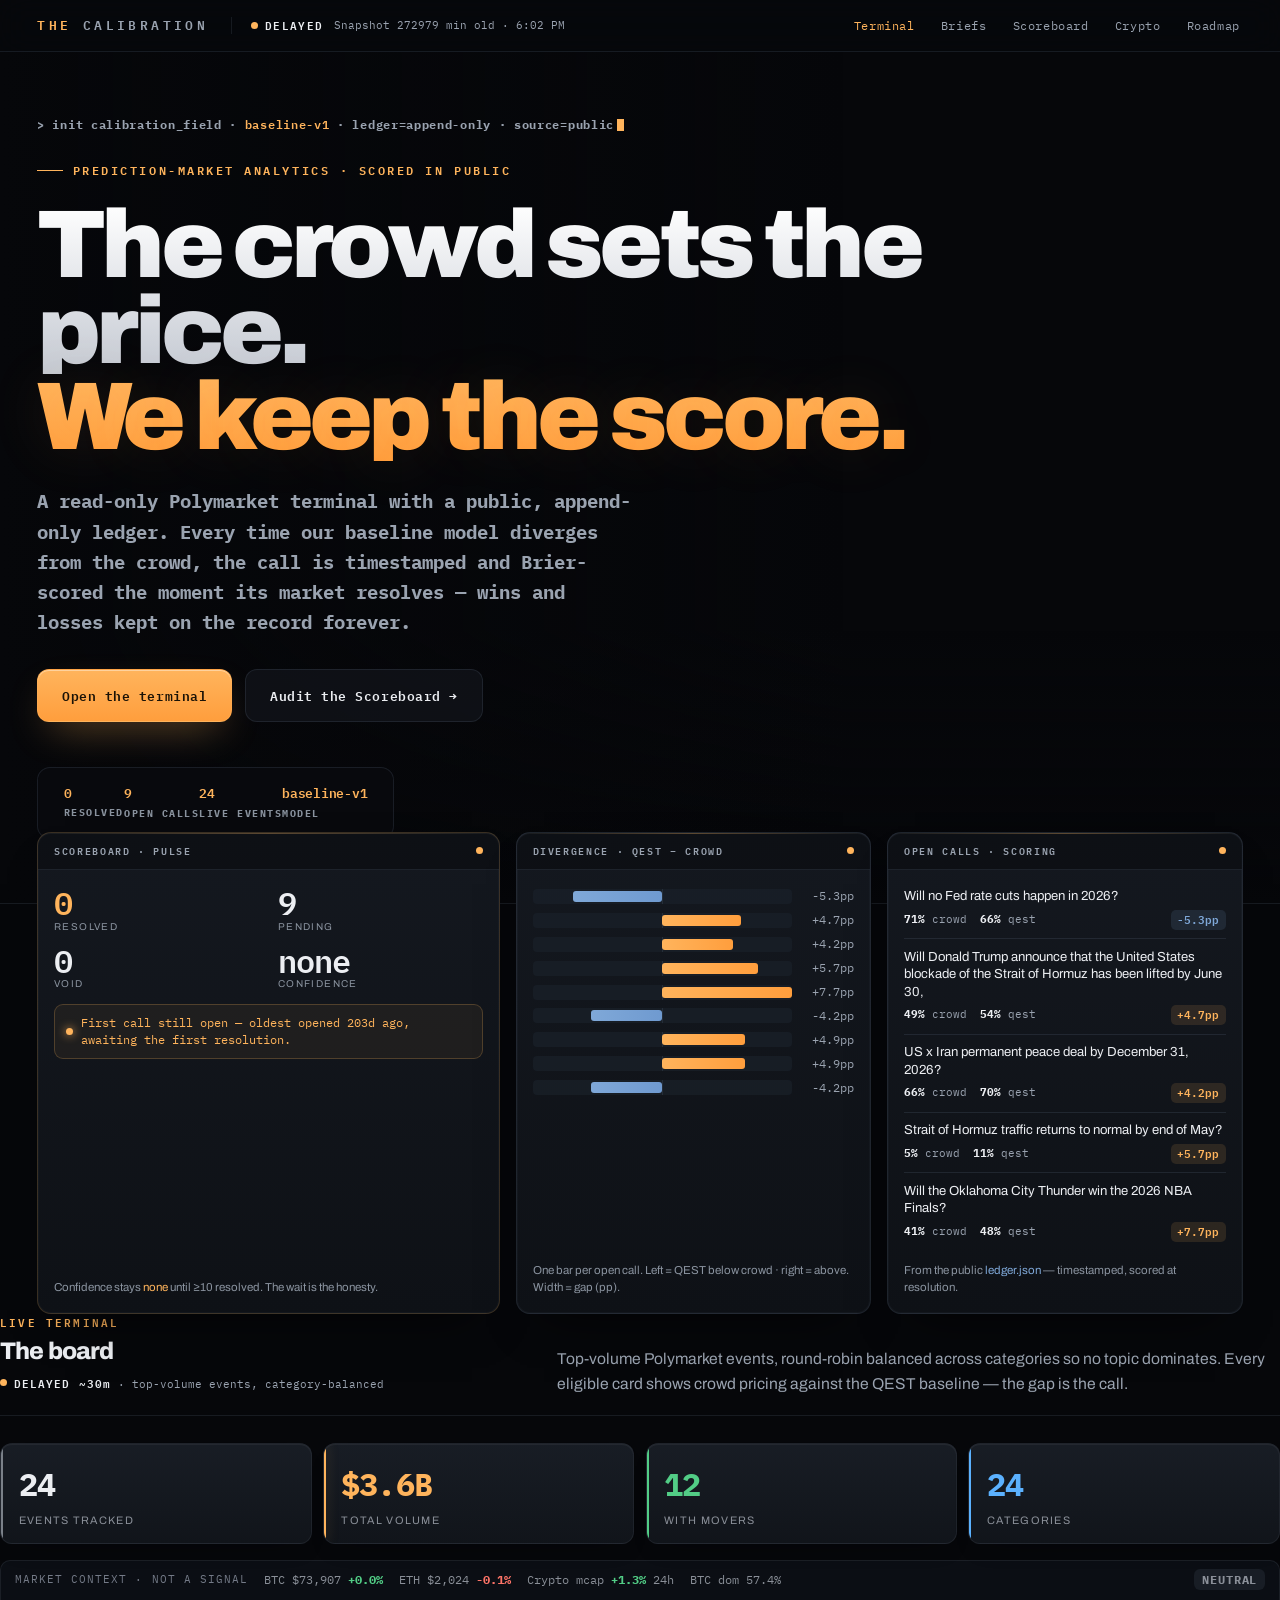
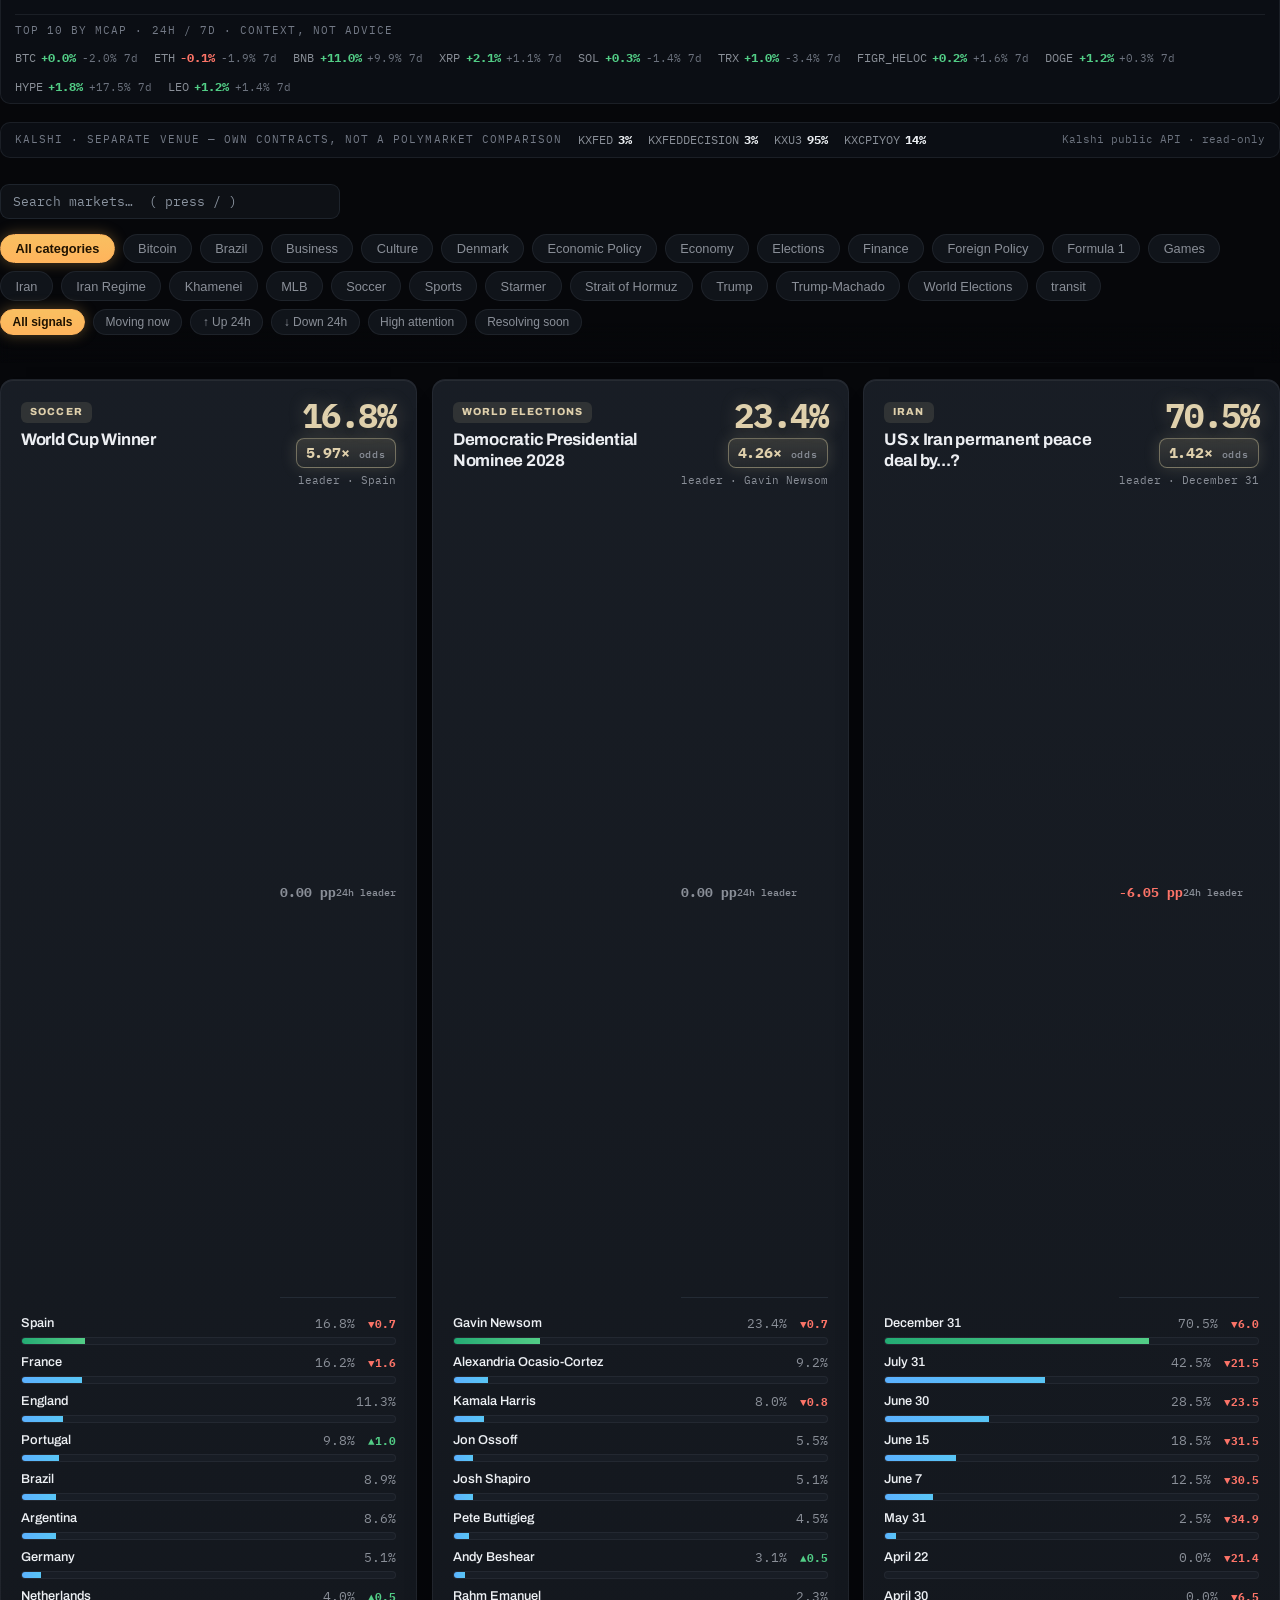
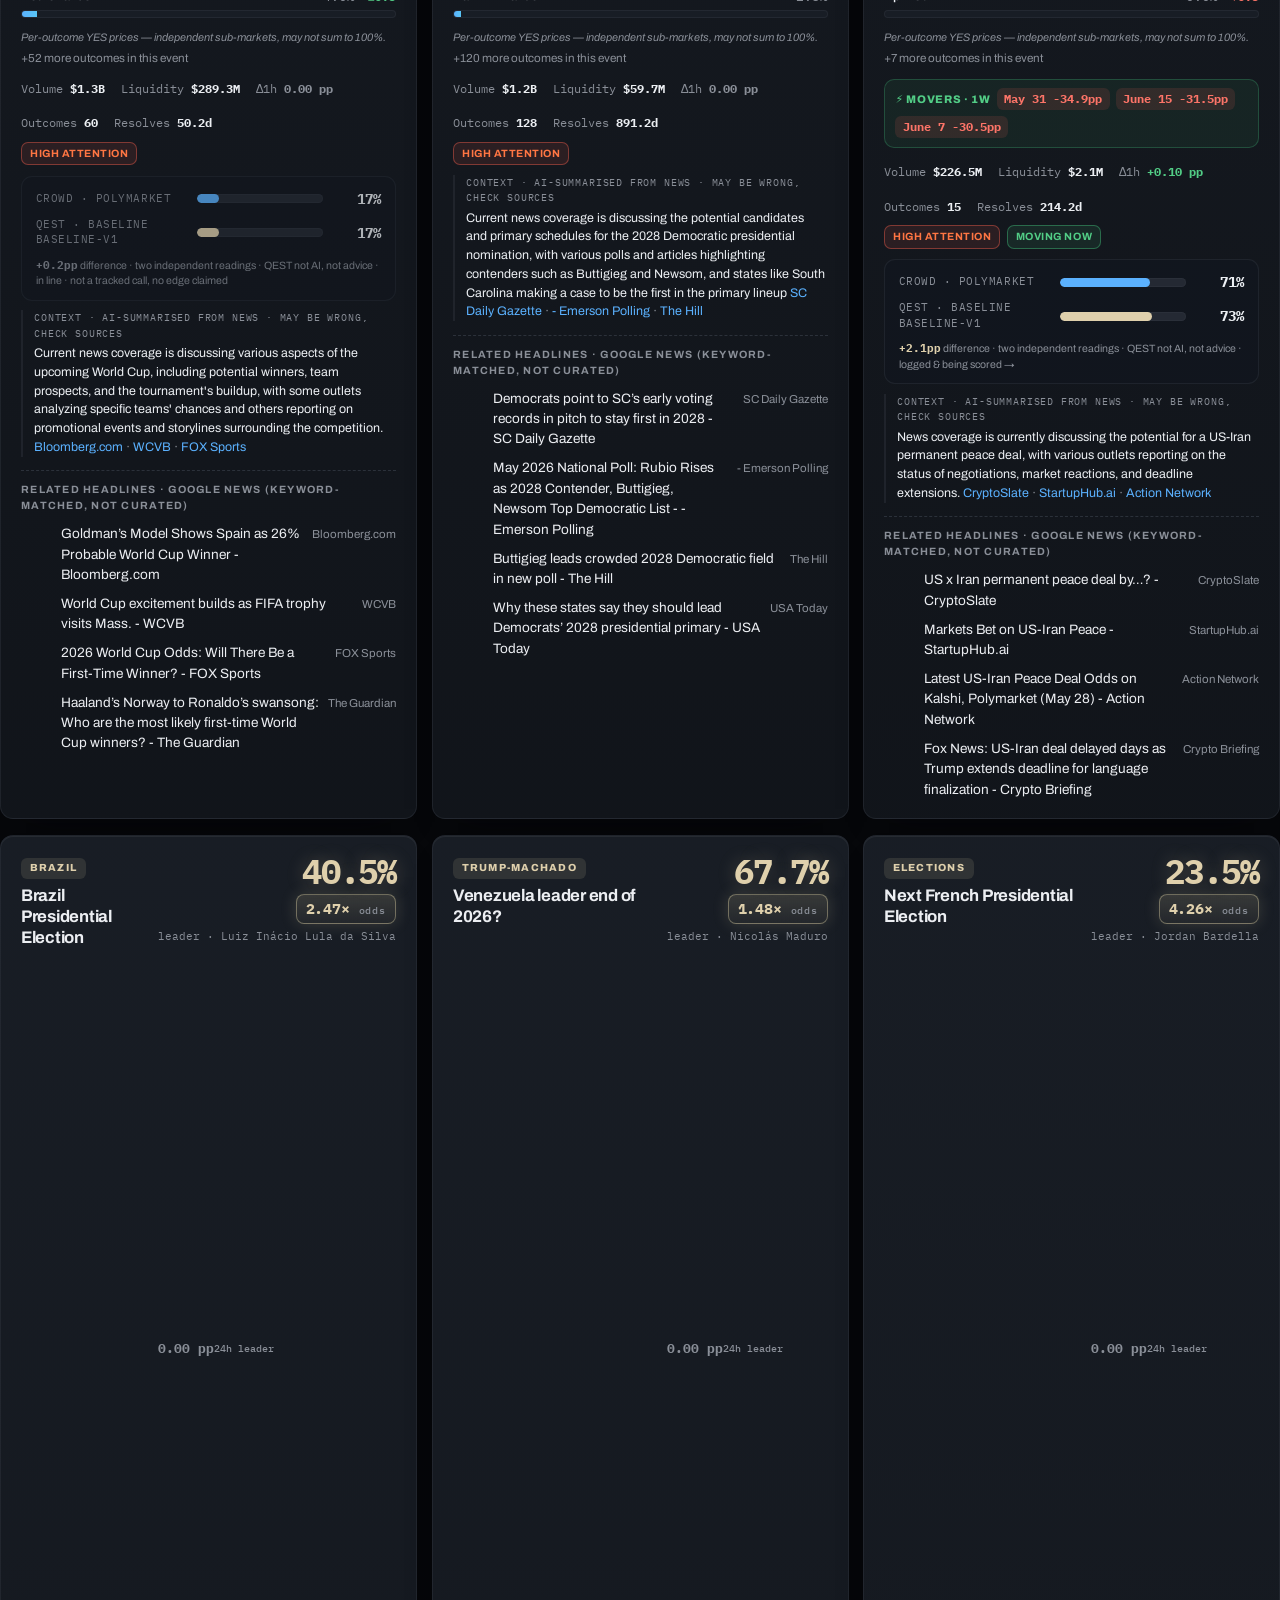
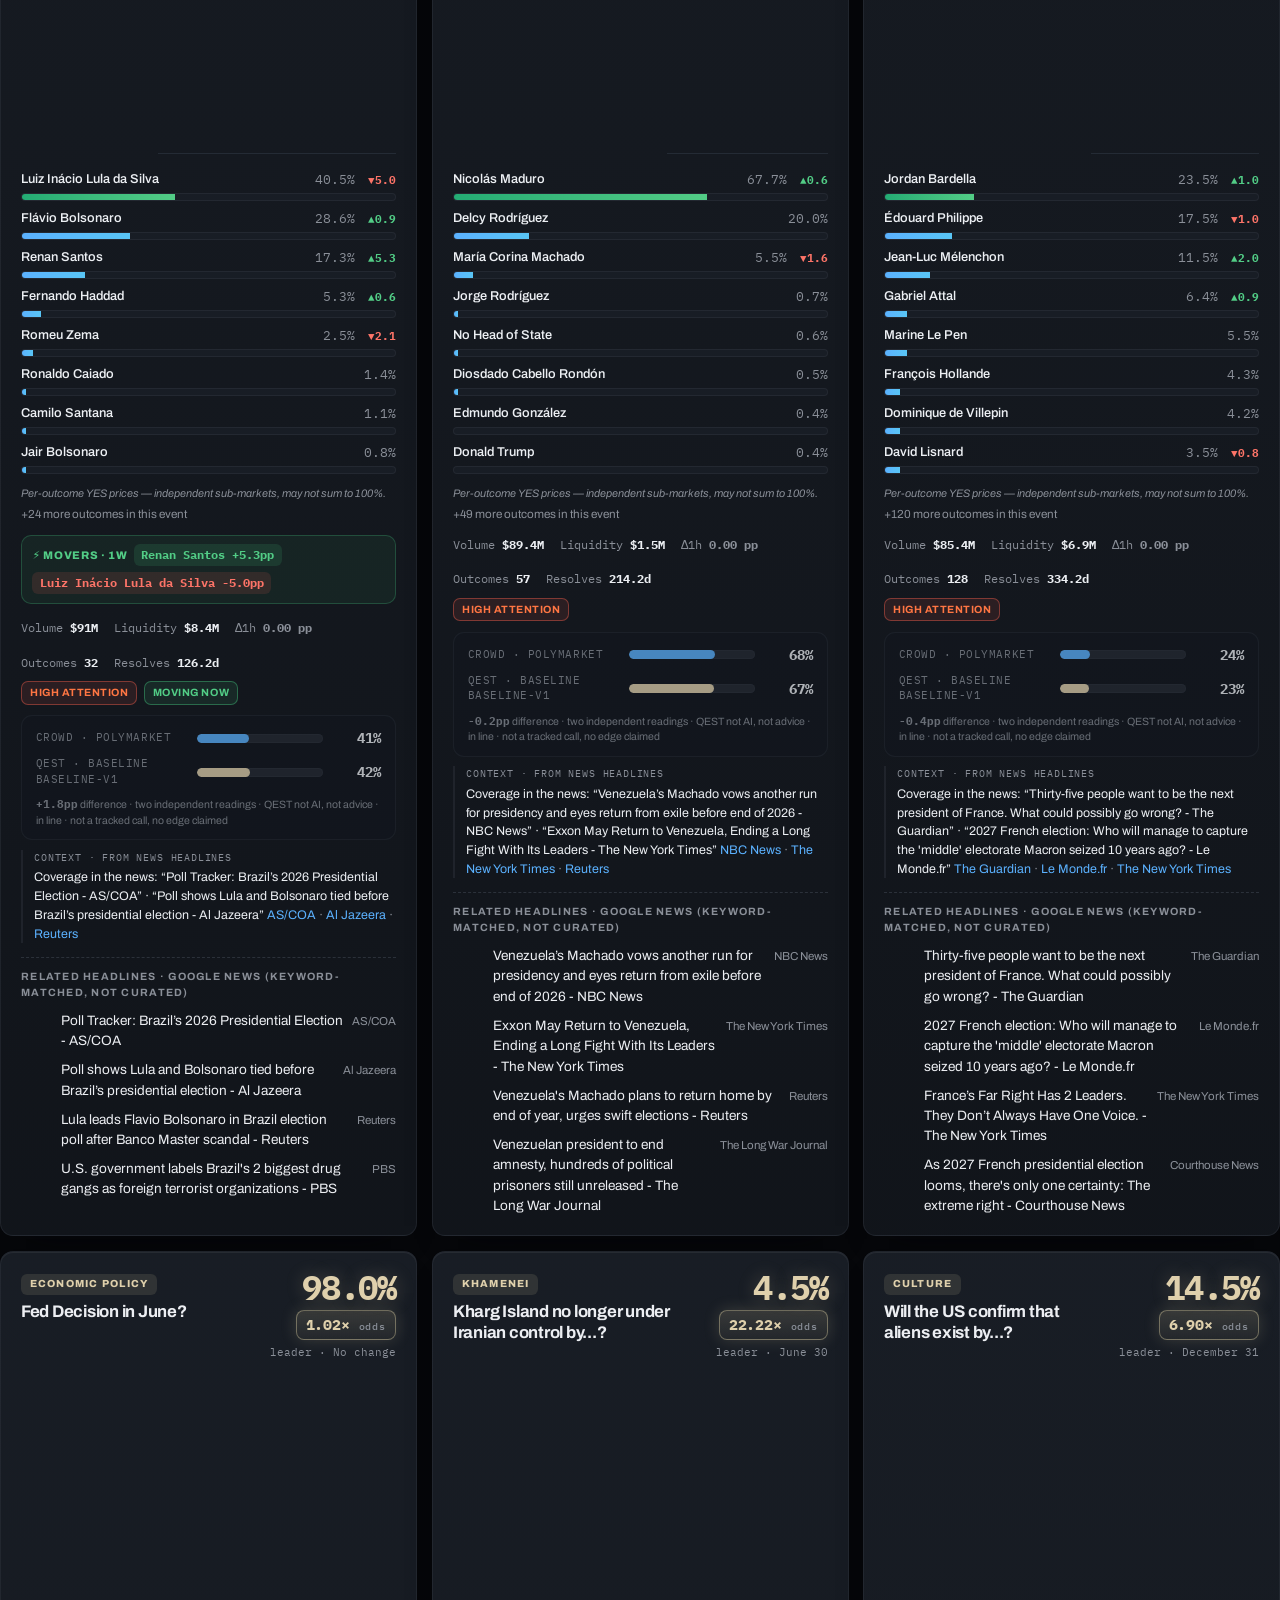
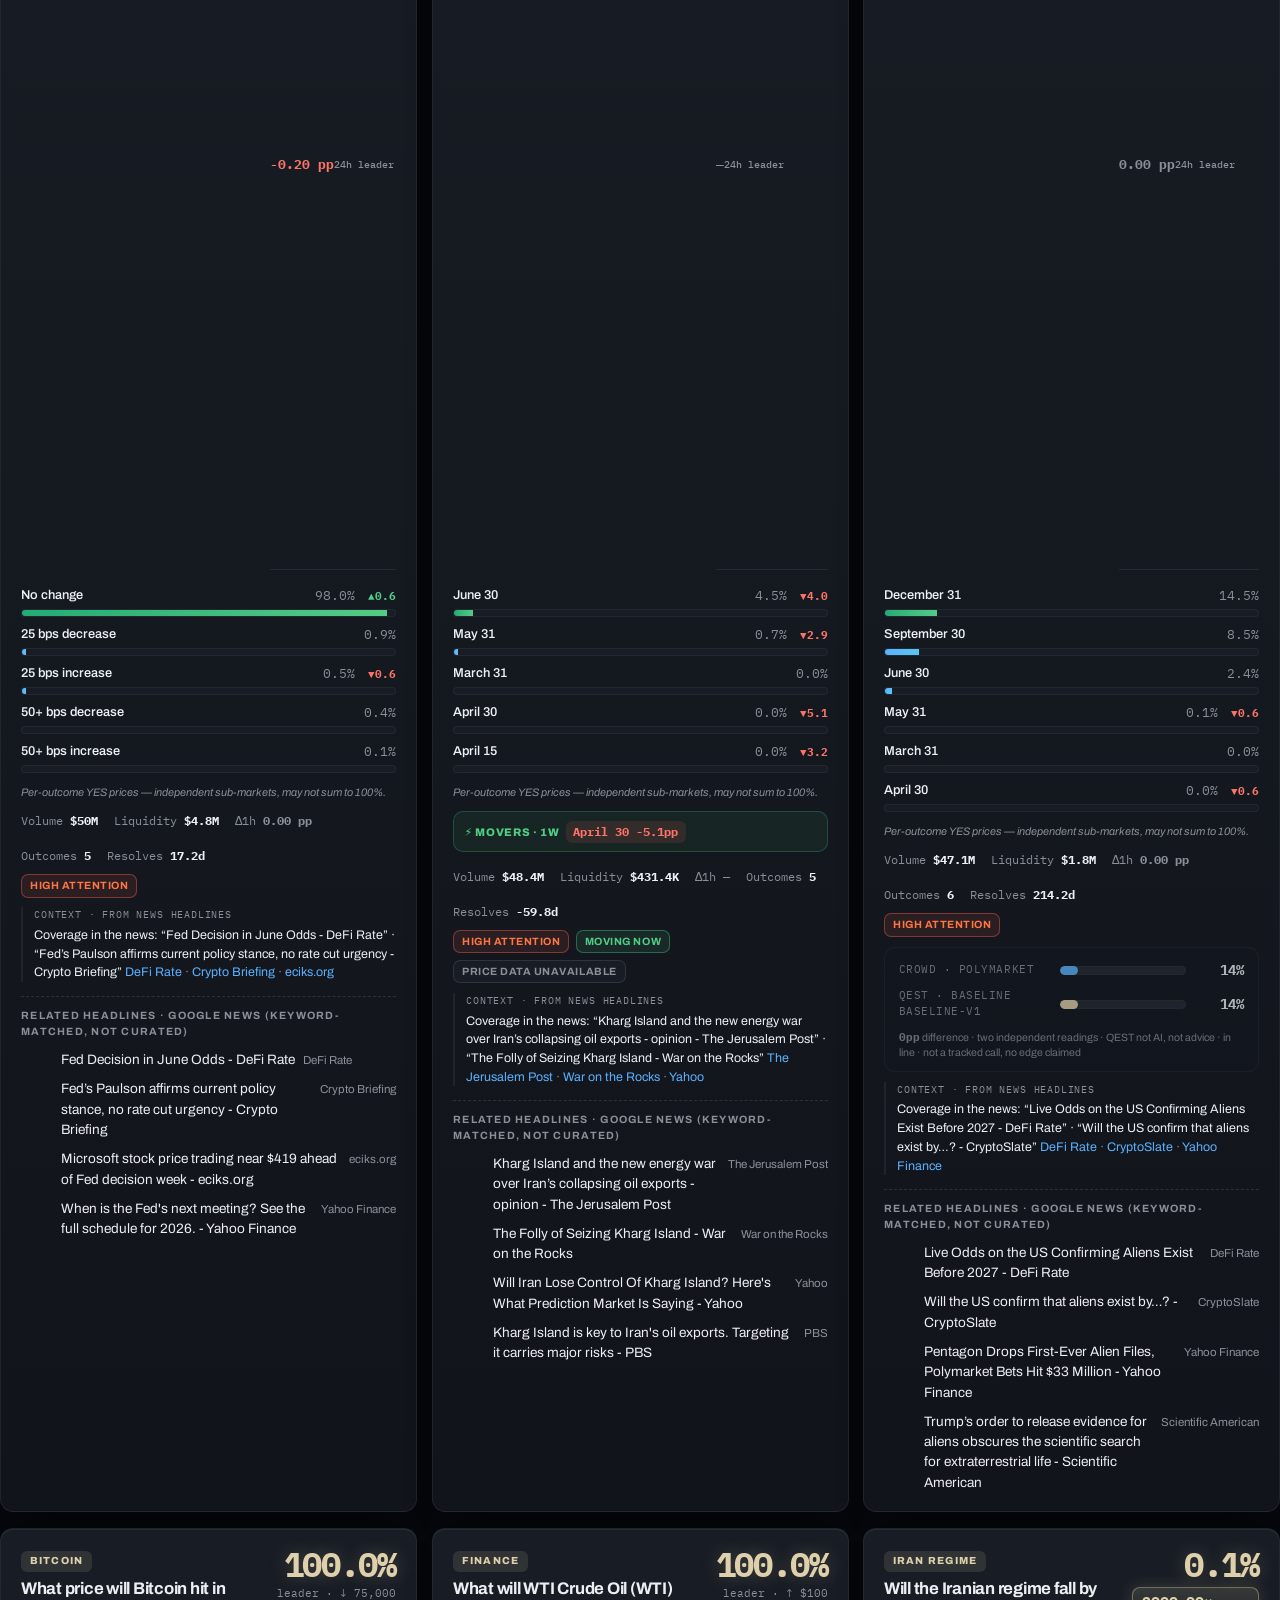
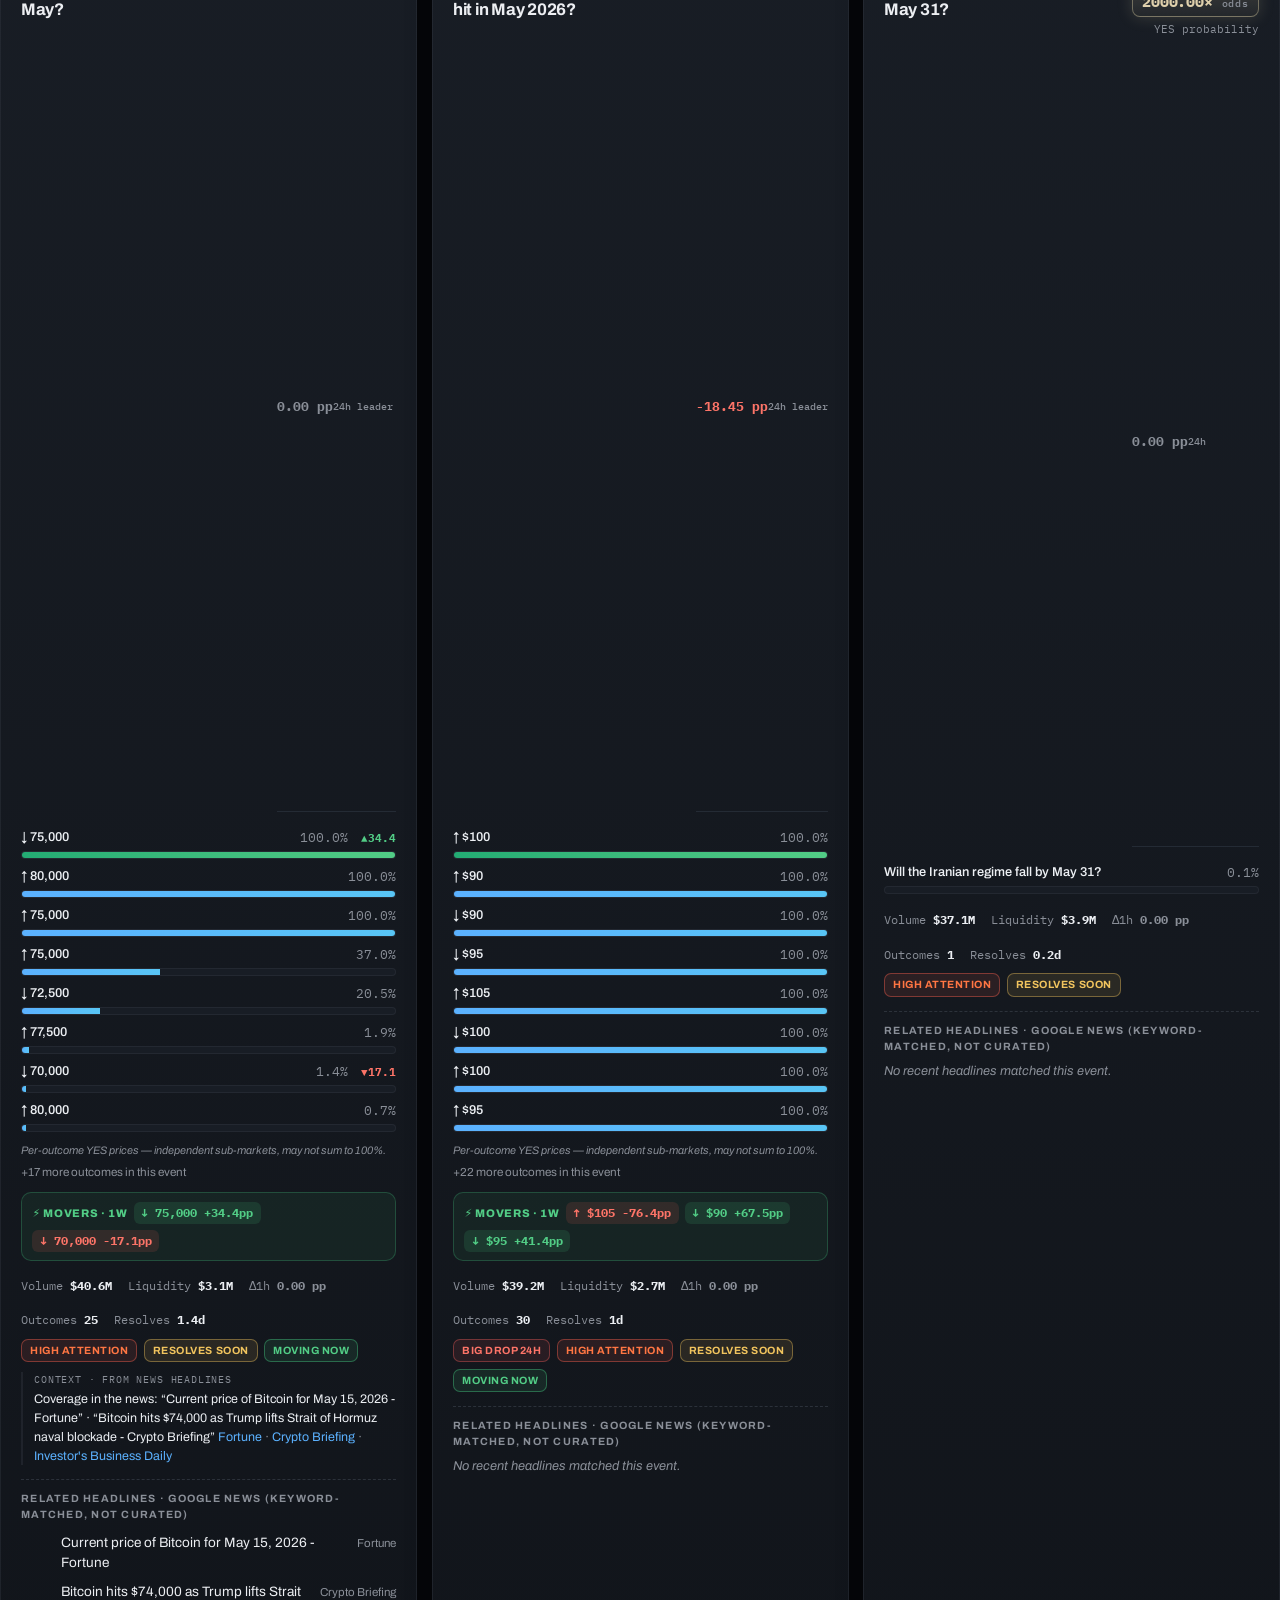
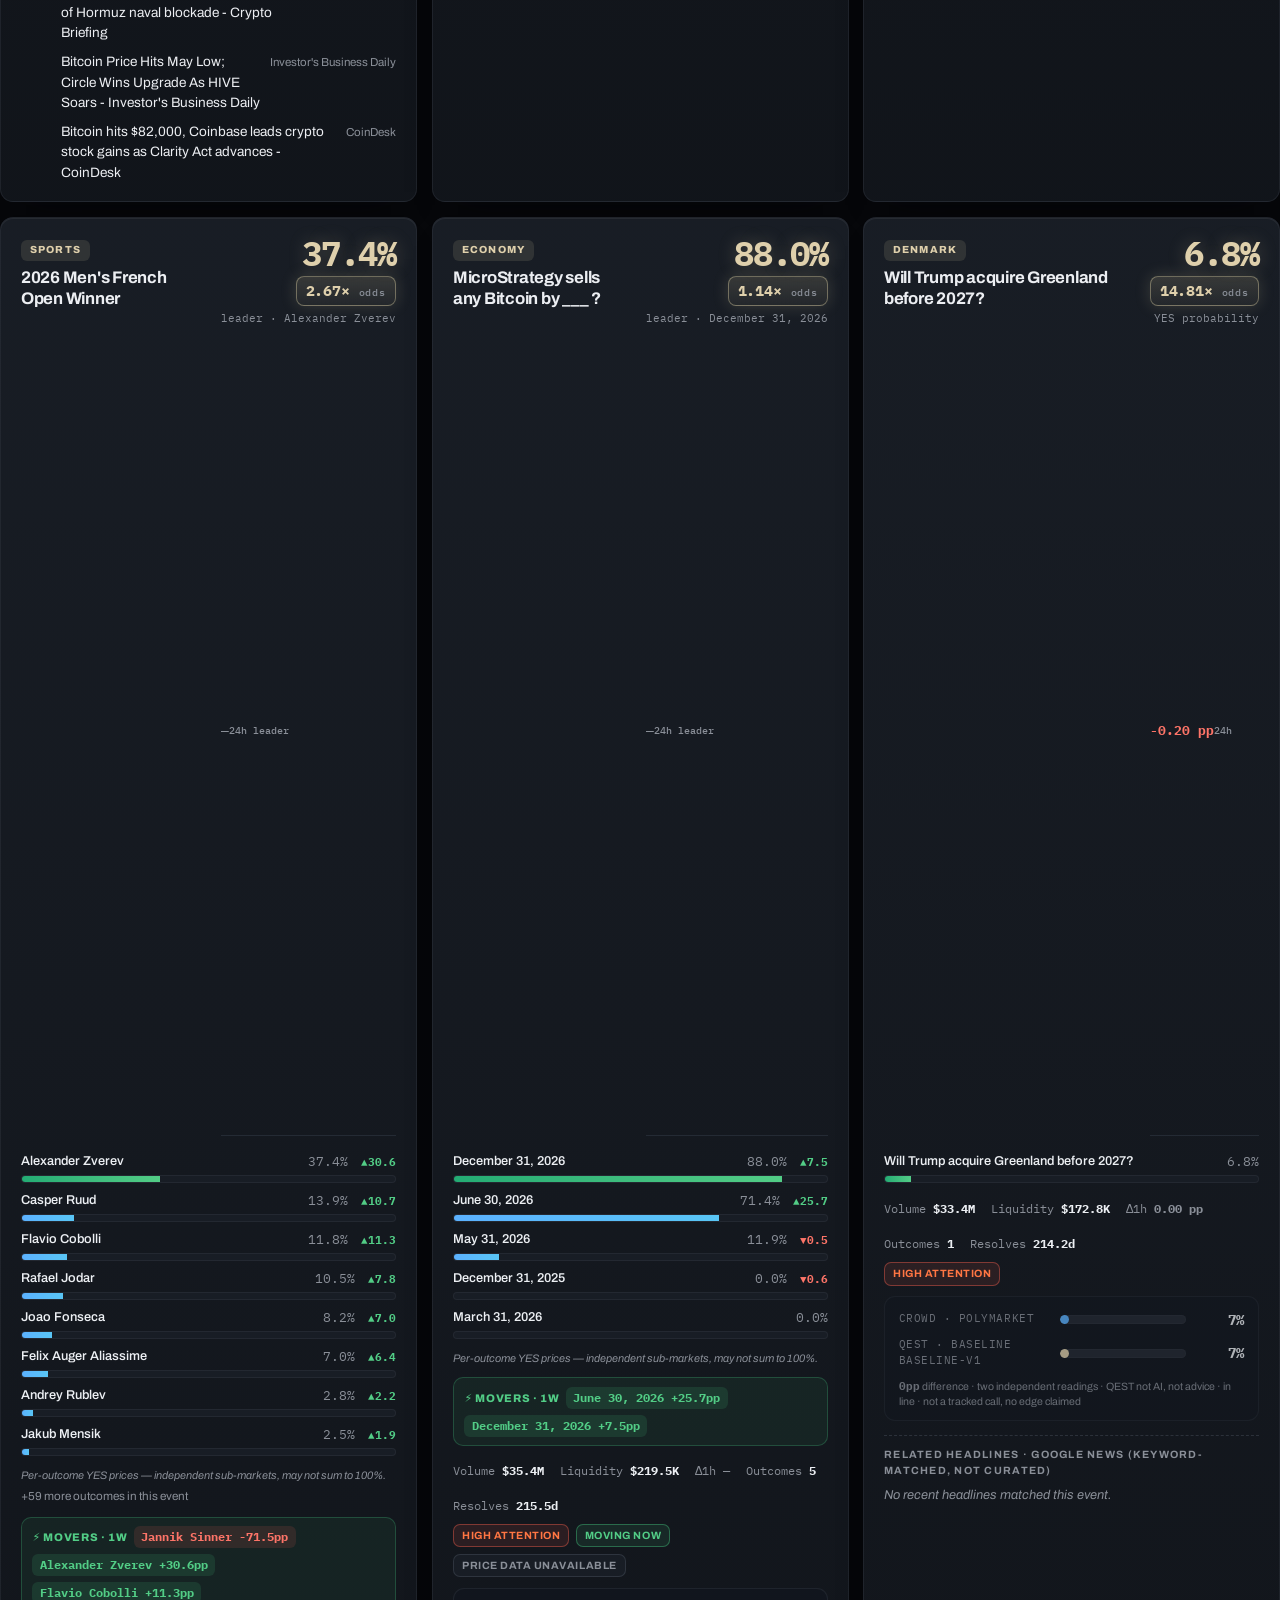
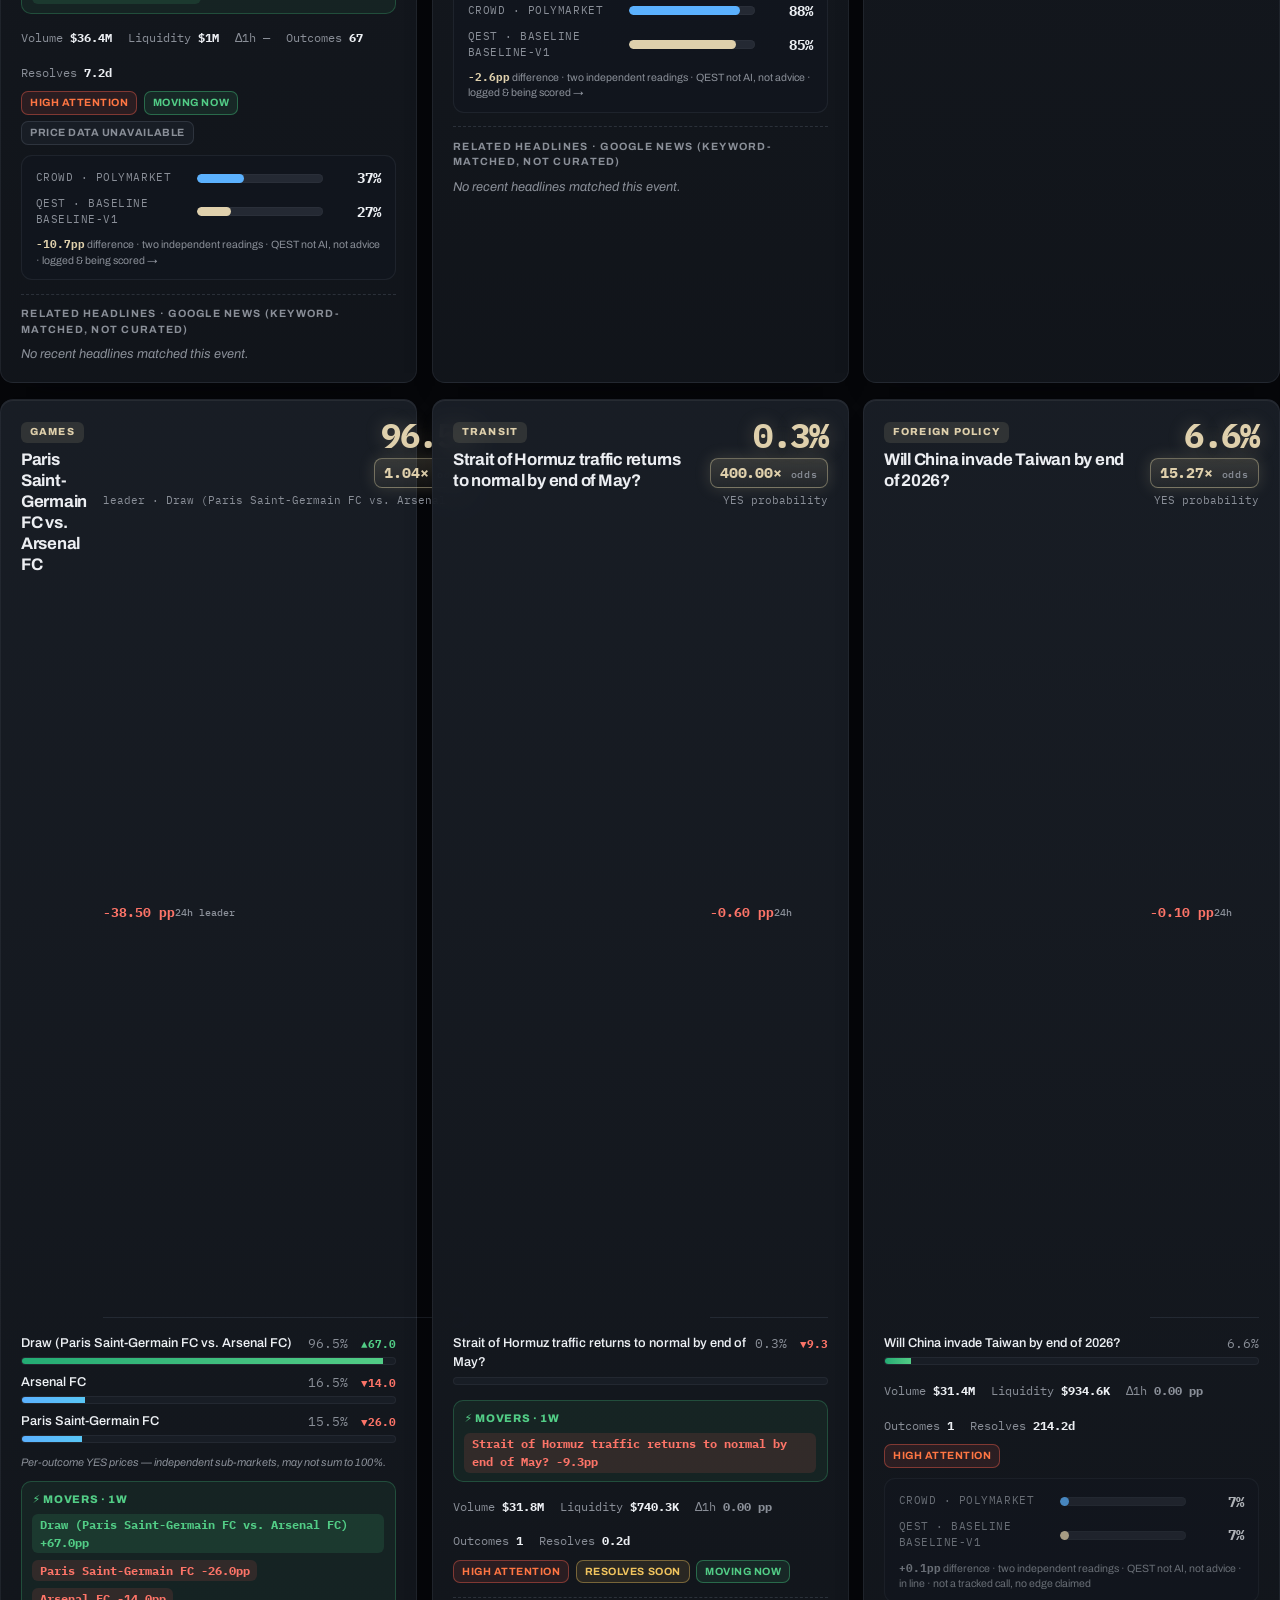
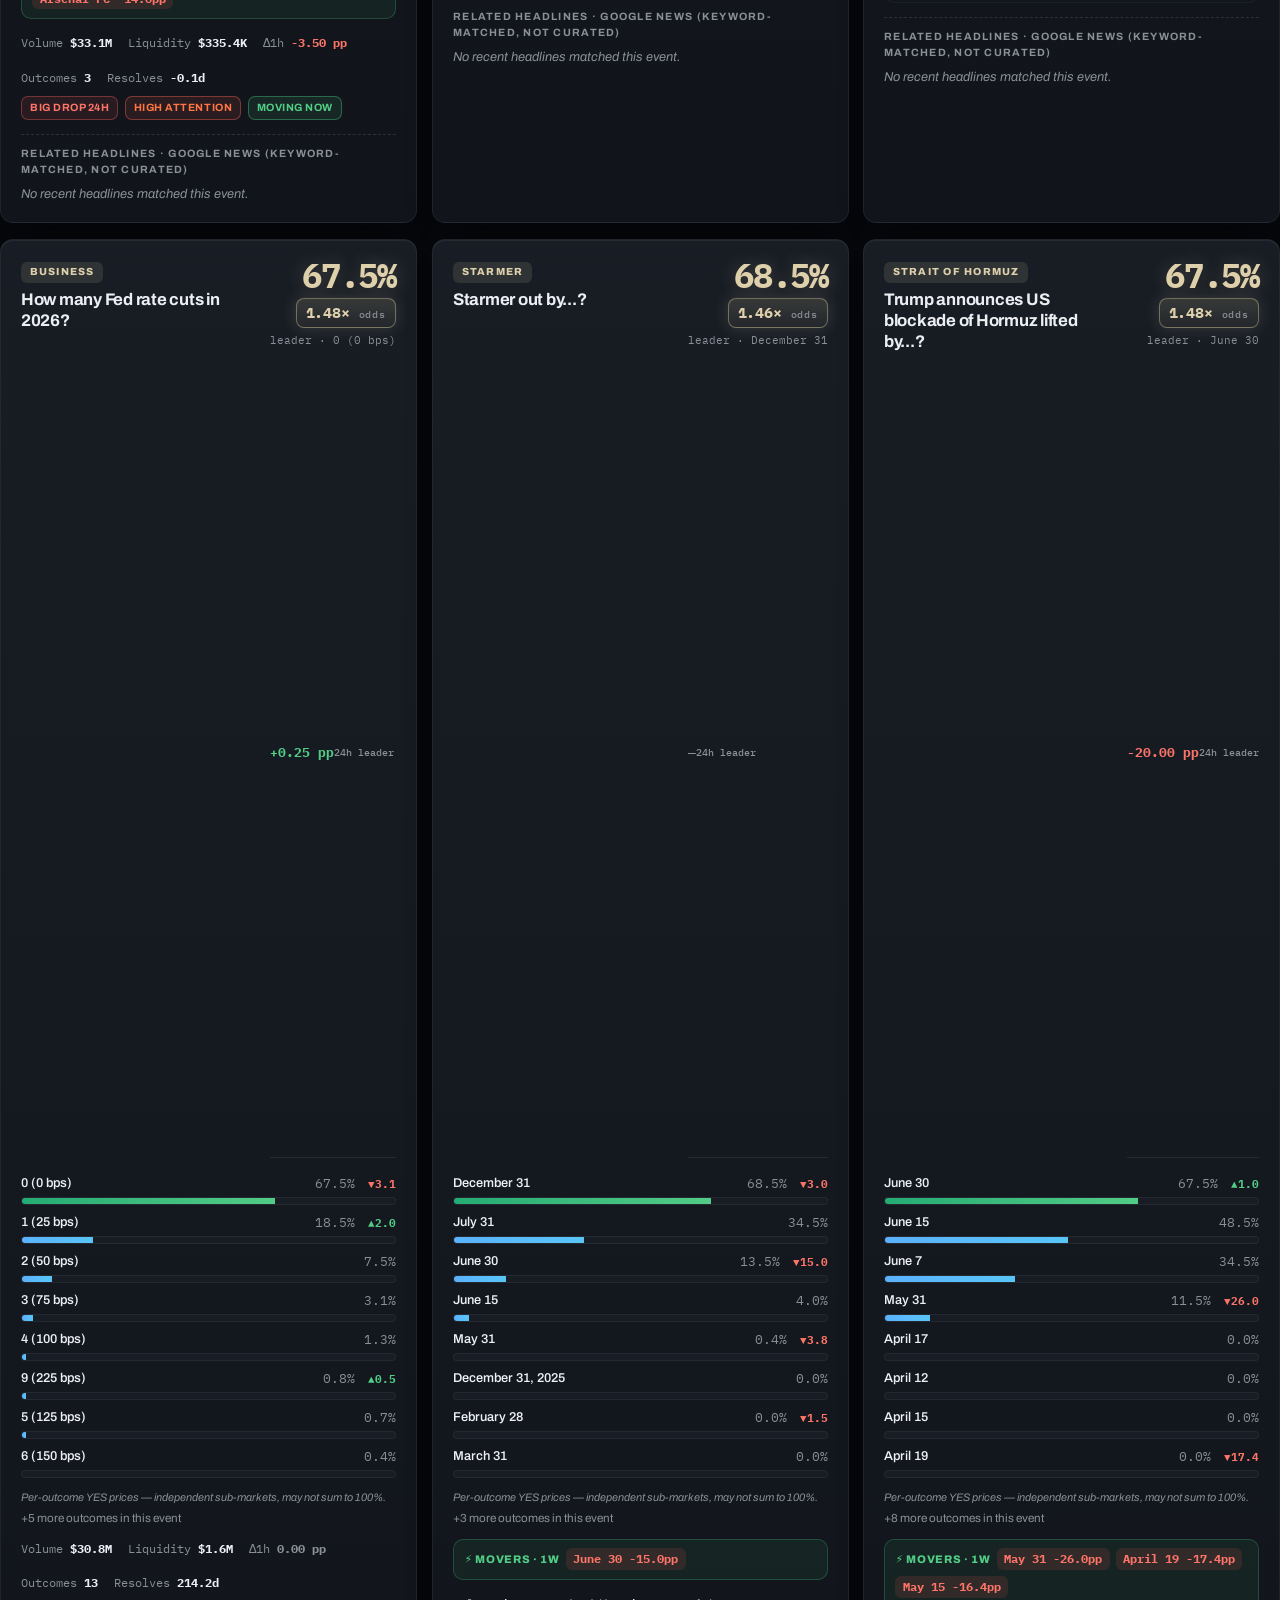
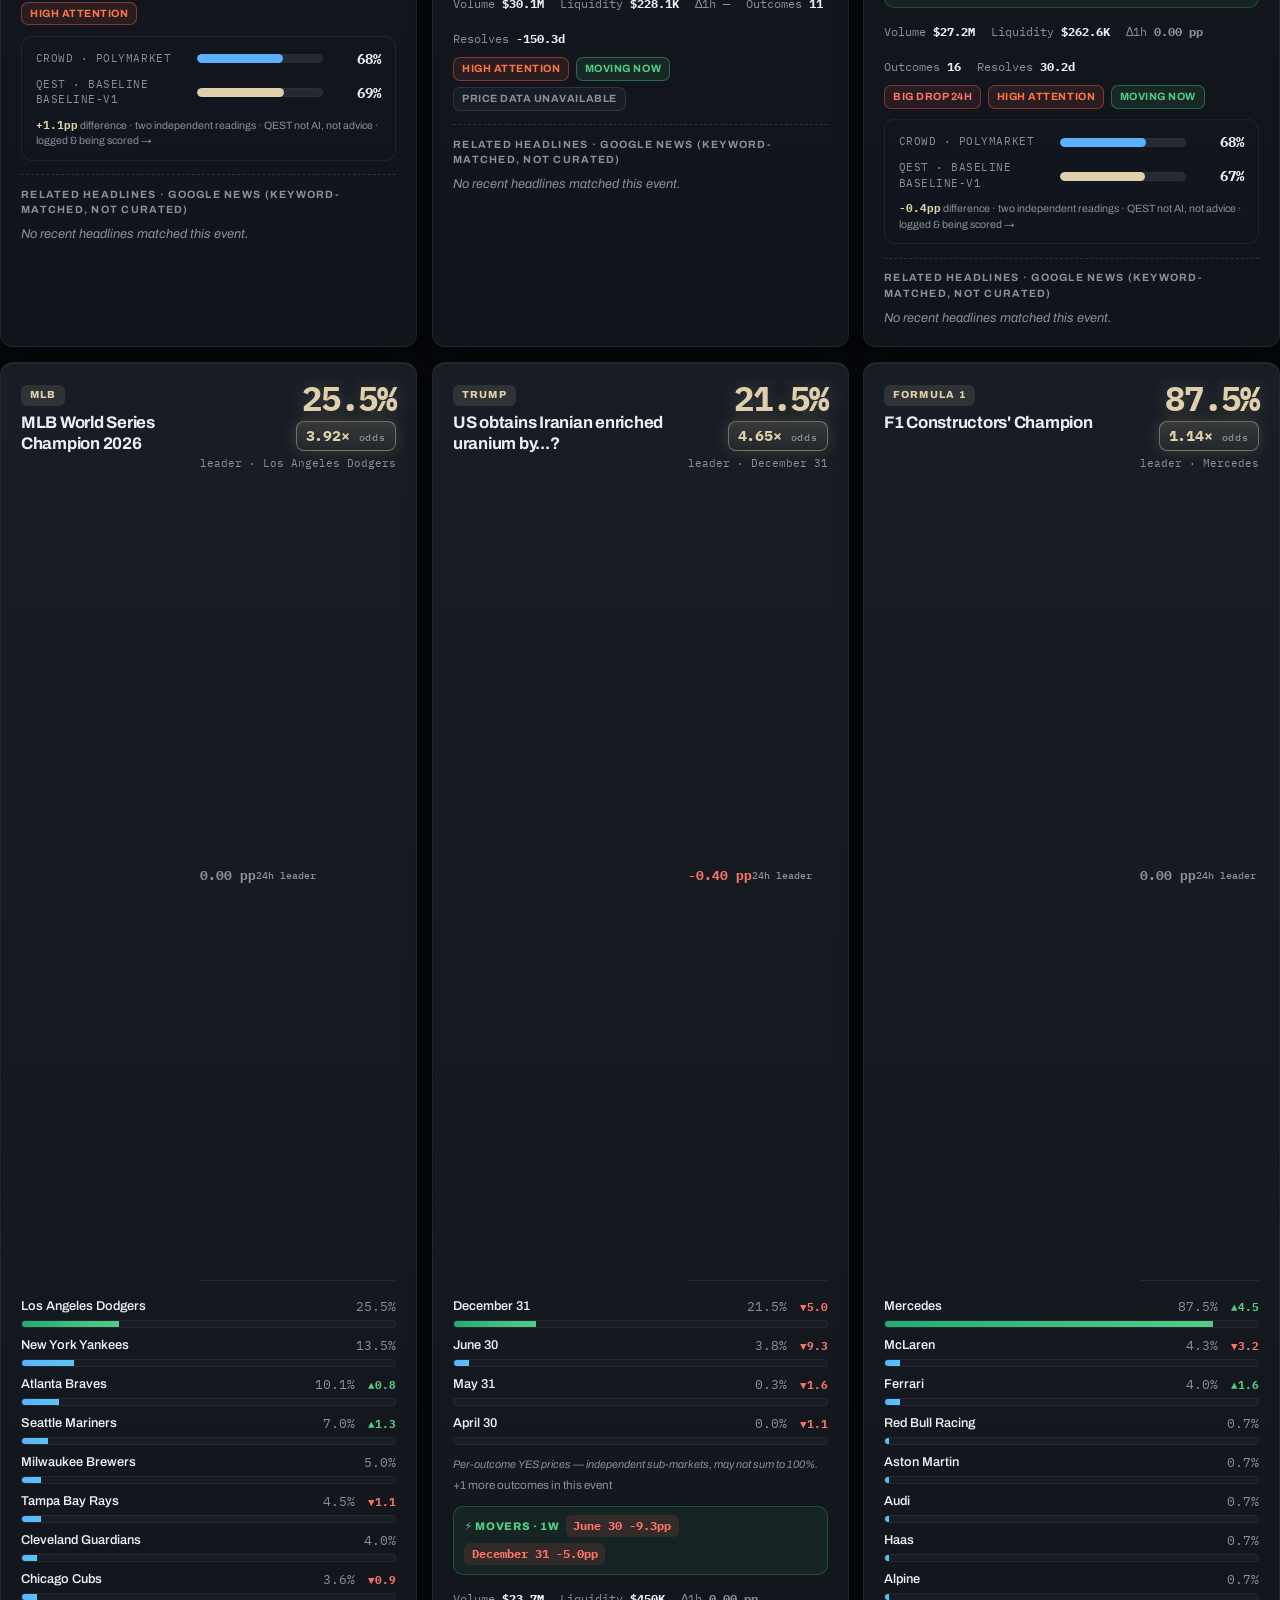
==== commit 88af362b: "feat: Crypto Pulse — honest descriptive top-10 crypto dashboard (new public page) A free, public com" ====
--- a/web/index.html
+++ b/web/index.html
@@ -57,6 +57,7 @@
   --pad: clamp(1rem, 0.4rem + 2.4vw, 2.6rem);
 
   max-width: none; margin: 0; padding: 0;
+  overflow-x: hidden;
   background: var(--void); color: var(--ink);
   font-family: var(--sans);
   -webkit-font-smoothing: antialiased;
@@ -81,7 +82,7 @@
 
 /* ---------------- Command rail ---------------- */
 .rail {
-  position: sticky; top: 0; z-index: 60;
+  position: sticky; top: 0; z-index: 60; margin: 0;
   display: flex; align-items: center; gap: 1.4rem;
   padding: 0.7rem var(--pad);
   background: rgba(7,8,11,0.82);
@@ -212,6 +213,14 @@
   background:rgba(10,12,16,0.96); border:1px solid rgba(255,180,92,0.35); border-radius:7px;
   padding:0.3rem 0.55rem; box-shadow:0 8px 20px -8px #000; }
 .map-tip[hidden]{ display:none; }
+
+/* board search */
+.board-search-wrap { margin:0 0 0.5rem; }
+.board-search { width:100%; max-width:340px; font-family:var(--mono); font-size:0.82rem;
+  color:var(--ink); background:var(--carbon-1); border:1px solid var(--hair); border-radius:9px;
+  padding:0.5rem 0.75rem; outline:none; transition:border-color .2s, box-shadow .2s; }
+.board-search::placeholder { color:var(--ink-faint); }
+.board-search:focus { border-color:var(--amber); box-shadow:0 0 0 3px rgba(255,180,92,0.13); }
 @media (prefers-reduced-motion: reduce){ .refresh-scan i{ display:none; } }
 
 .divchart { display:grid; gap:0.42rem; }
@@ -293,6 +302,14 @@
   .rail, .hero-readout, .panel { -webkit-backdrop-filter:none; backdrop-filter:none; }
   .rail { background: rgba(7,8,11,0.95); }
 }
+@media (max-width: 600px) {
+  /* the gradient headline must never out-run its column on phones/tablets
+     (.hero has overflow:hidden for the canvas, so an over-wide line clips
+     rather than wraps). Shrink the type below the desktop clamp. */
+  .hero h1 { font-size: clamp(1.6rem, 3.4vw + 1rem, 2.3rem); line-height: 0.98; letter-spacing: -0.03em; }
+  .hero .lede { font-size: 0.95rem; }
+  .board-search { max-width: none; }
+}
 @media (prefers-reduced-motion: reduce) {
   .home * { animation: none !important; }
   .home [style*="animation"], .hero h1 .l1, .hero h1 .l2, .hero .lede, .hero-cta, .hero-readout, .hero-eyebrow, .hero-boot { opacity:1 !important; }
@@ -314,7 +331,7 @@
     <a href="./" aria-current="page">Terminal</a>
     <a href="briefs/">Briefs</a>
     <a href="scoreboard/">Scoreboard</a>
-    <a href="#system">How</a>
+    <a href="crypto/">Crypto</a>
     <a href="#bench">Roadmap</a>
   </nav>
 </header>
@@ -387,6 +404,10 @@
   <div id="macro" class="macro" hidden></div>
   <div id="kalshi" class="macro kalshi" hidden></div>
   <div class="filterbar">
+    <div class="board-search-wrap">
+      <input id="board-search" class="board-search" type="search" autocomplete="off"
+        placeholder="Search markets…  ( press / )" aria-label="Search markets" />
+    </div>
     <nav class="filters" id="categories" aria-label="Category filters"></nav>
     <div class="place-row" hidden>
       <span class="place-row__label" title="Place tags are a hand-checked map of single-country events. Multi-country, regional and global markets (World Cup, Strait of Hormuz, China–Taiwan, Bitcoin) are intentionally left untagged so nothing is mislabeled.">Where the crowd is pricing now</span>
